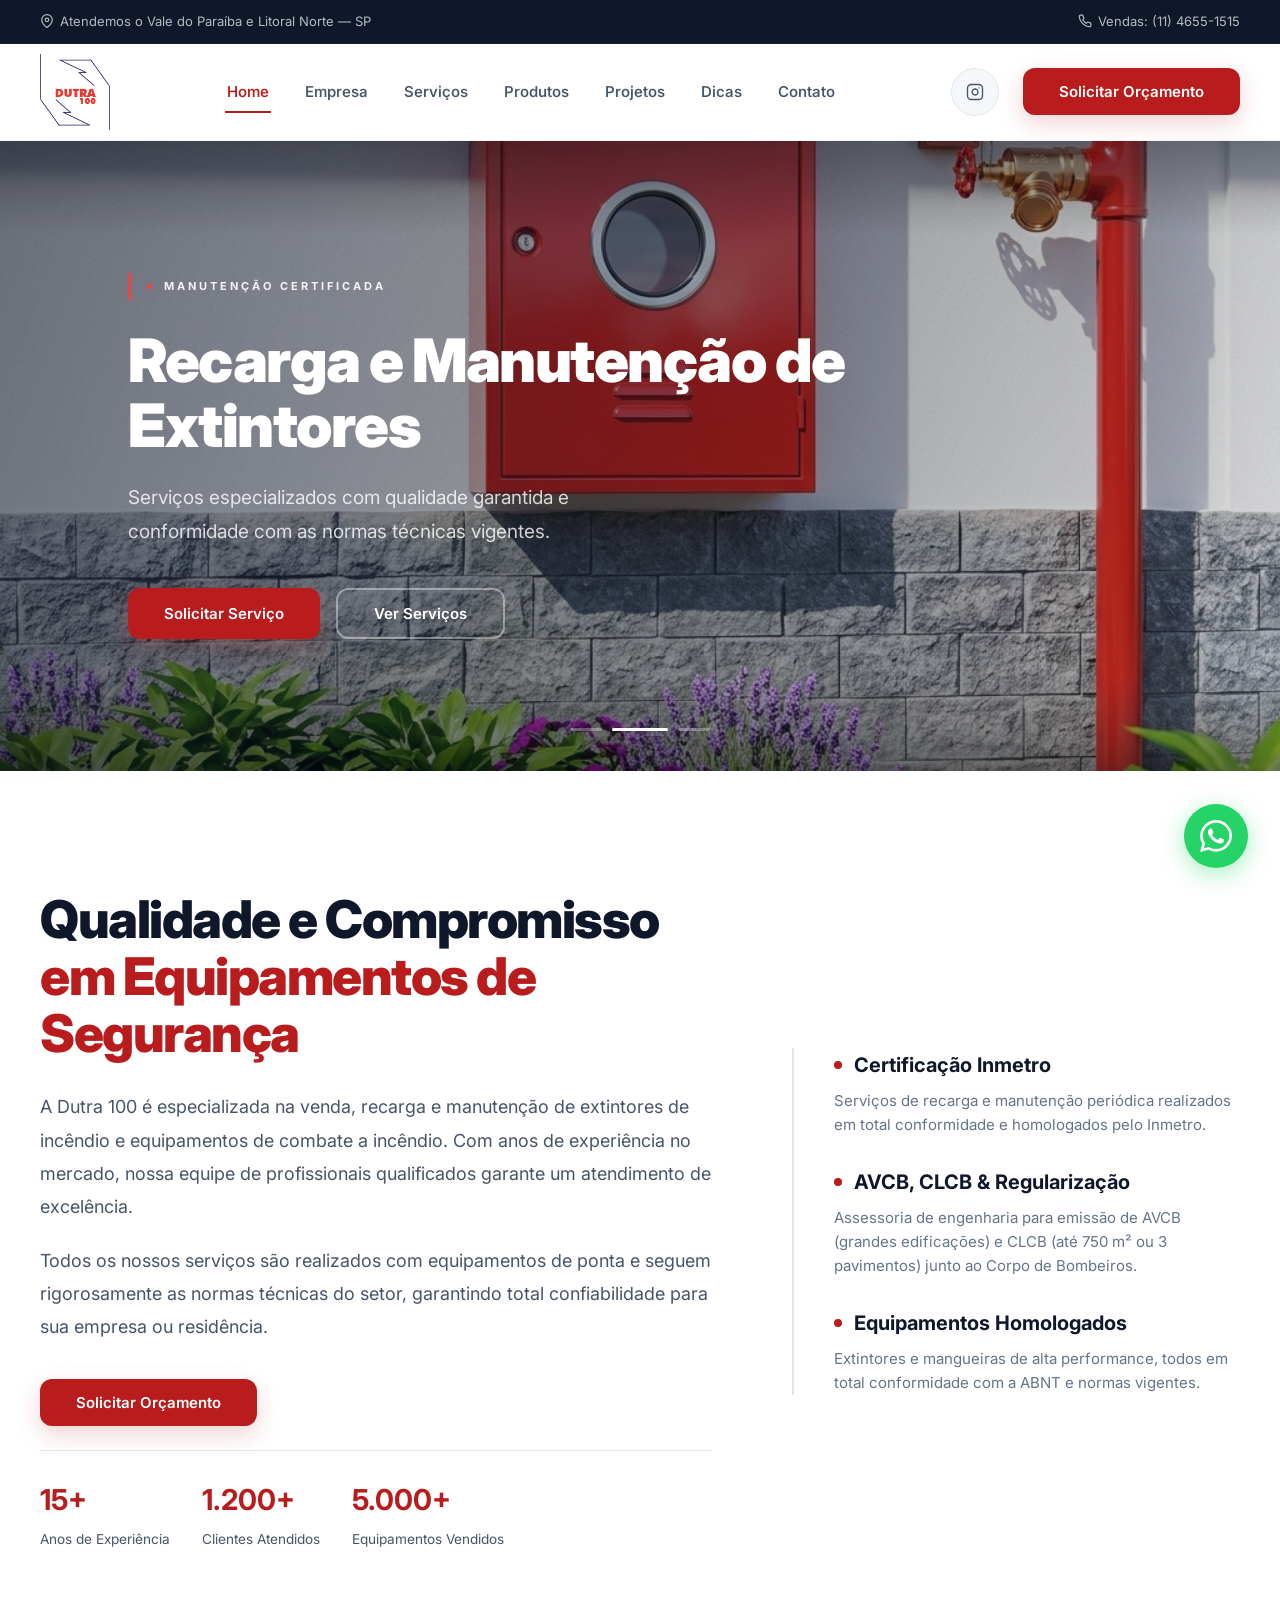
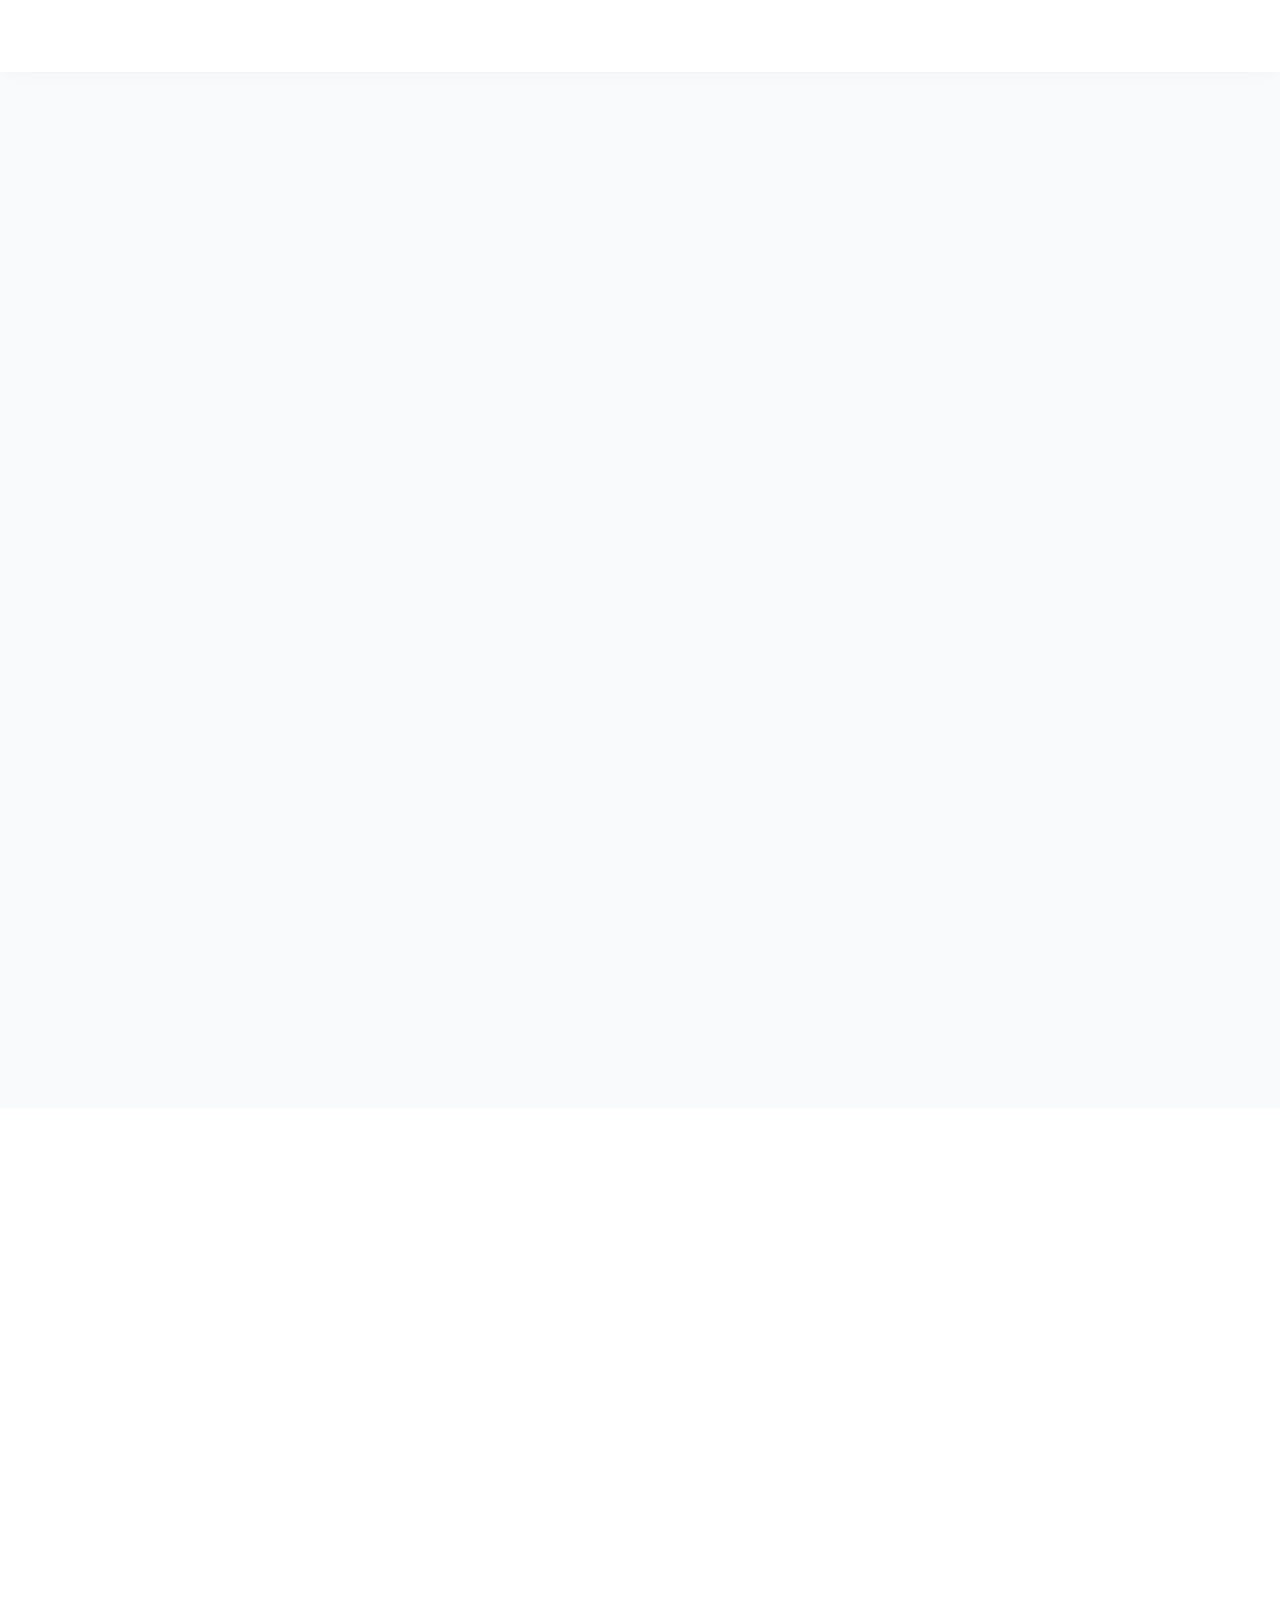
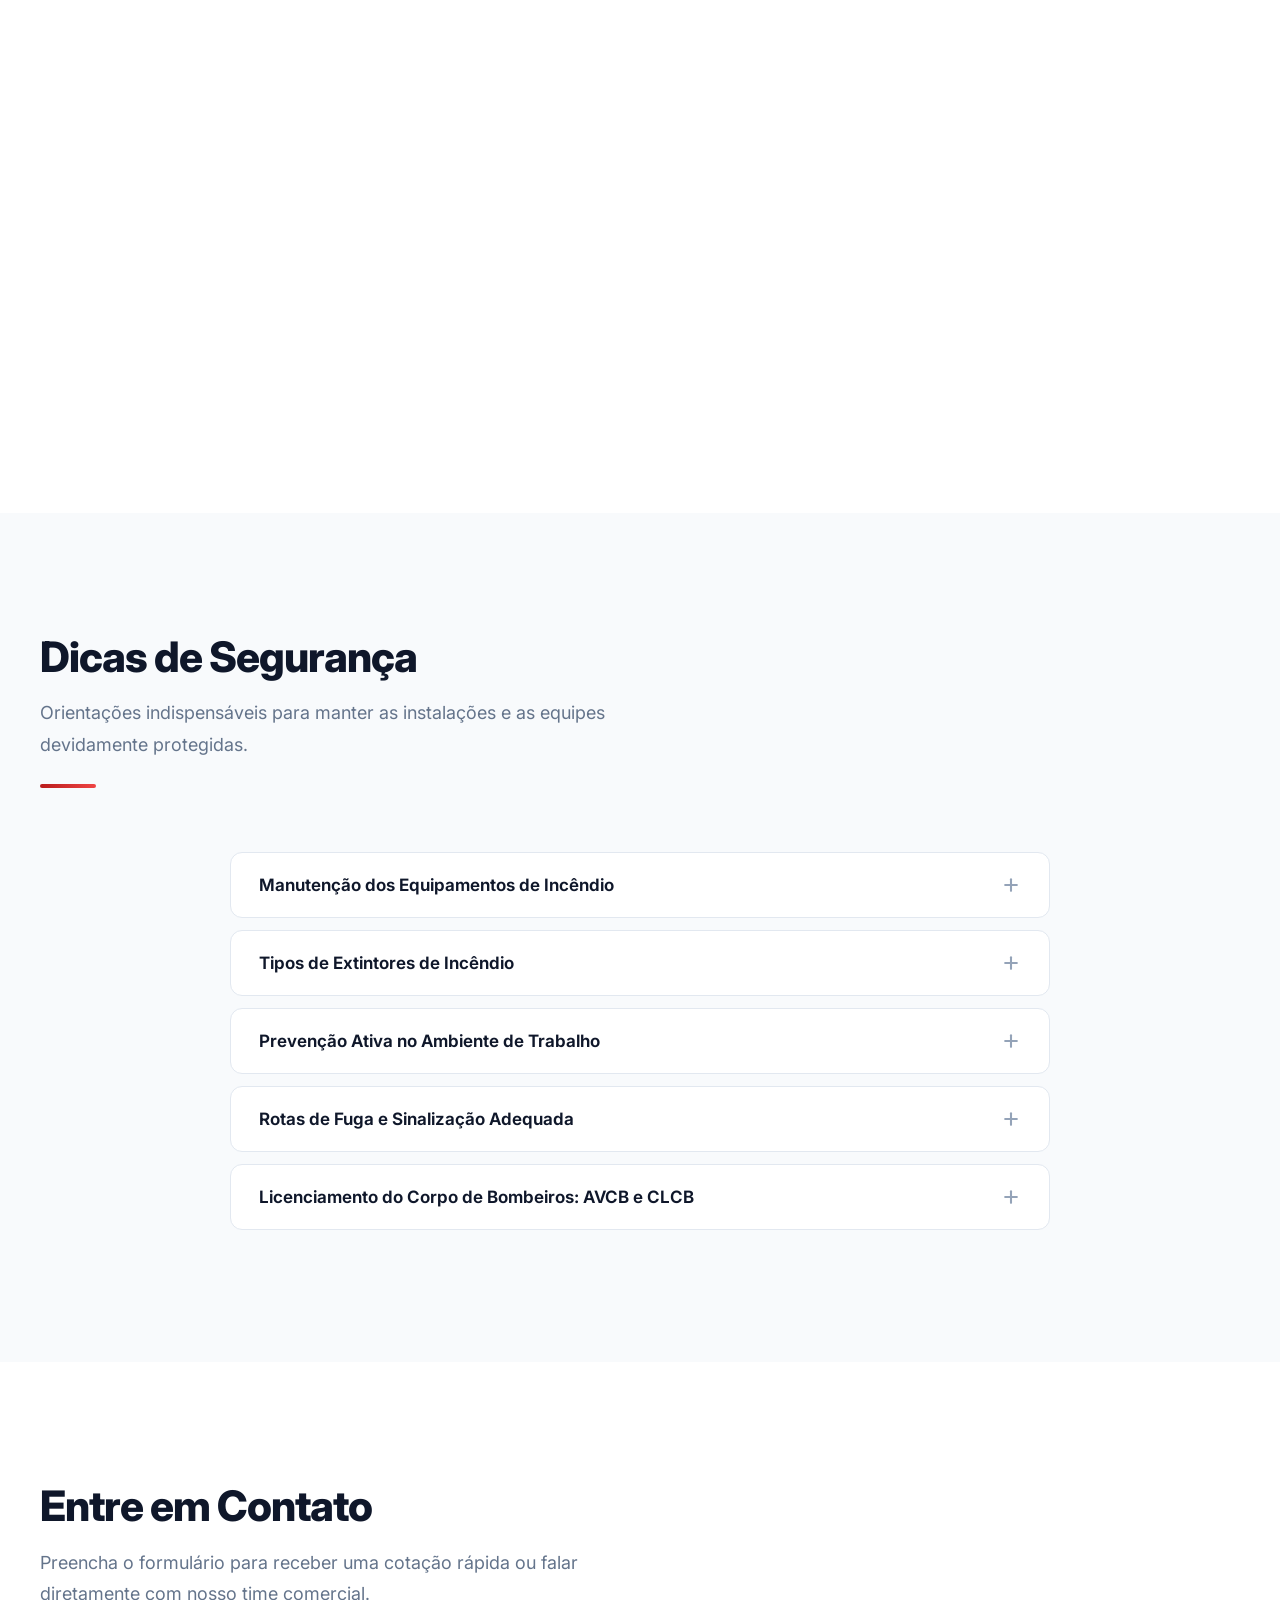
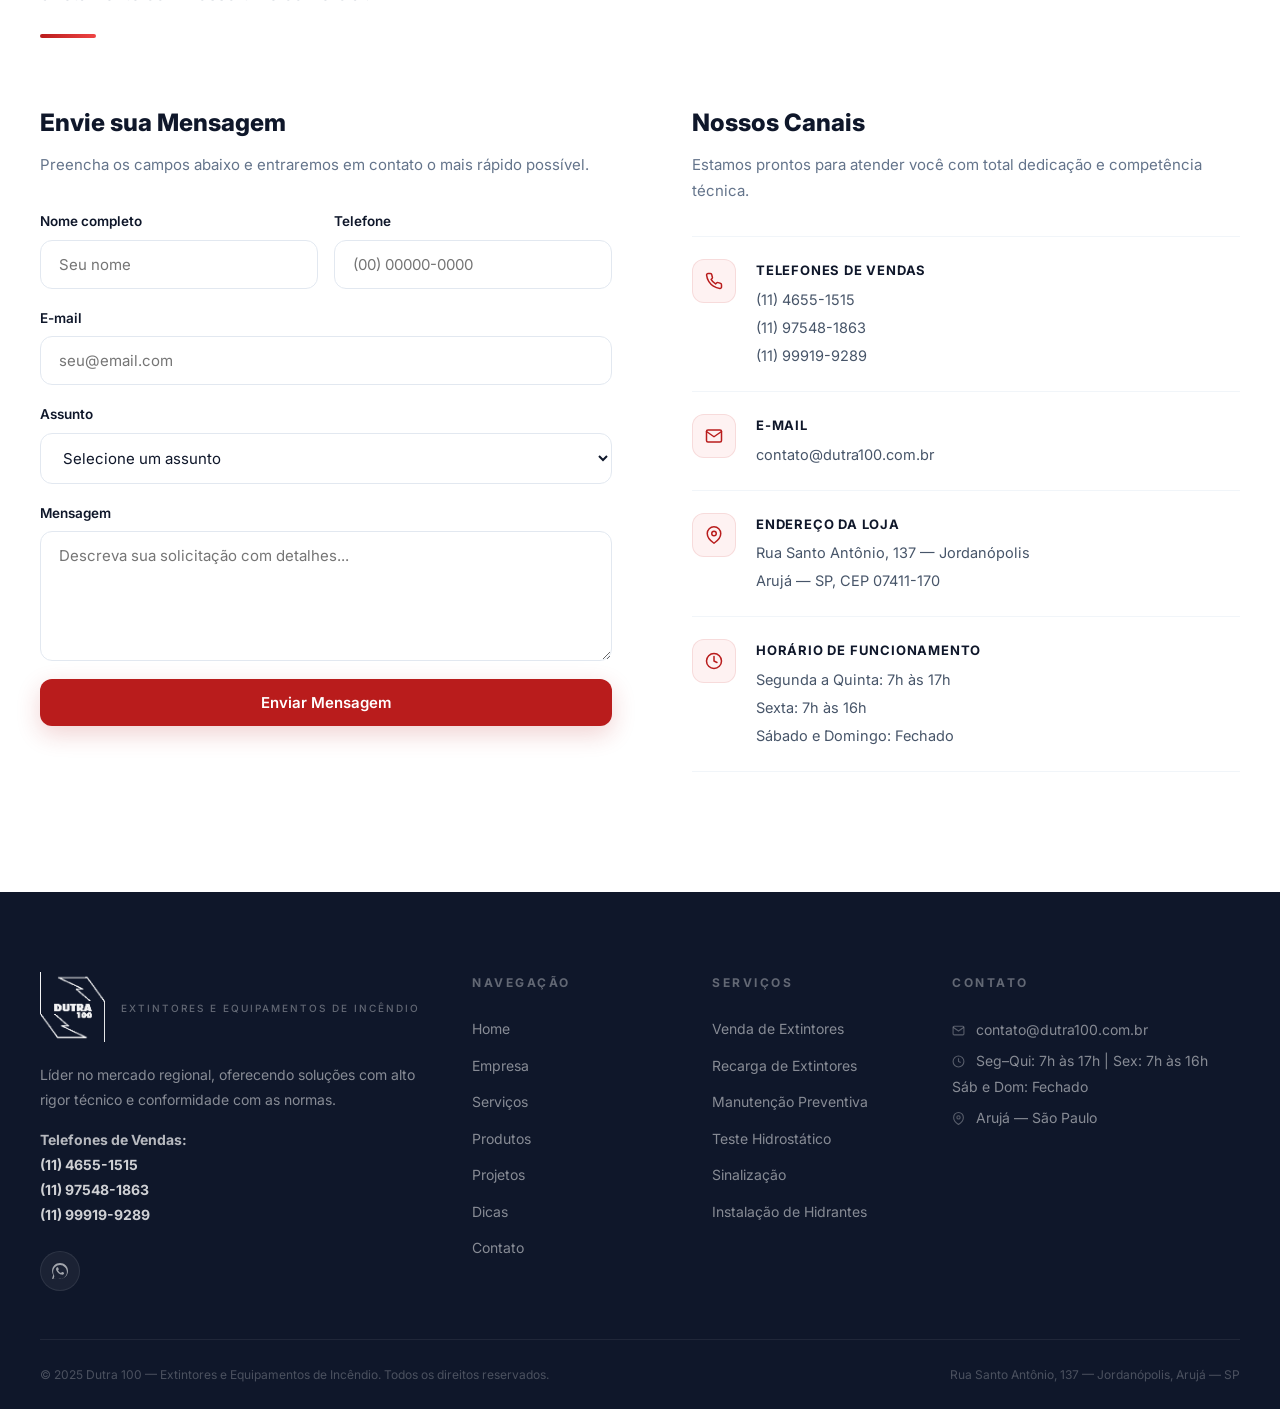
==== index.html @ 695ae431 "feat: add CNAME for custom domain dutra100.com.br, sitemap.xml, robots.txt, and canonical tags" ====
<!DOCTYPE html>
<html lang="pt-BR">
<head>
  <meta charset="UTF-8">
  <meta name="viewport" content="width=device-width, initial-scale=1.0">
  <meta name="description" content="Referência em Extintores e equipamentos de combate a incêndio para seu comércio, empresa ou residência. Venda, recarga e manutenção de extintores no Vale do Paraíba e Litoral Norte.">
  <meta name="keywords" content="Extintores, Combate a Incêndio, Segurança, Dutra 100, Equipamentos de Segurança, Recarga de Extintores, Manutenção, Vale do Paraíba">
  <meta name="author" content="Dutra 100">
  <meta property="og:title" content="Dutra 100 — Extintores e Equipamentos de Incêndio">
  <meta property="og:description" content="Referência em segurança contra incêndio e proteção individual no Vale do Paraíba.">
  <meta property="og:type" content="website">
  <meta property="og:url" content="https://dutra100.com.br/">
  <link rel="canonical" href="https://dutra100.com.br/">
  <title>Dutra 100 — Extintores e Equipamentos de Incêndio | Segurança para sua Empresa</title>

  <!-- Favicon -->
  <link rel="icon" type="image/png" sizes="32x32" href="images/favicon-32.png">
  <link rel="shortcut icon" type="image/x-icon" href="images/favicon-32.png">
  <link rel="apple-touch-icon" href="images/favicon-32.png">

  <!-- Stylesheet -->
  <link rel="stylesheet" href="css/style.css?v=2.1">
</head>
<body>

  <!-- ============================================
       TOP BAR
       ============================================ -->
  <div class="top-bar">
    <div class="container">
      <div class="top-bar-left">
        <span style="display:inline-flex;align-items:center;gap:6px">
          <svg xmlns="http://www.w3.org/2000/svg" viewBox="0 0 24 24" fill="none" stroke="currentColor" stroke-width="2" stroke-linecap="round" stroke-linejoin="round"><path d="M21 10c0 7-9 13-9 13s-9-6-9-13a9 9 0 0 1 18 0z"/><circle cx="12" cy="10" r="3"/></svg>
          Atendemos o Vale do Paraíba e Litoral Norte — SP
        </span>
      </div>
      <div class="top-bar-right">
        <a href="tel:1146551515">
          <svg xmlns="http://www.w3.org/2000/svg" viewBox="0 0 24 24" fill="none" stroke="currentColor" stroke-width="2" stroke-linecap="round" stroke-linejoin="round"><path d="M22 16.92v3a2 2 0 0 1-2.18 2 19.79 19.79 0 0 1-8.63-3.07 19.5 19.5 0 0 1-6-6 19.79 19.79 0 0 1-3.07-8.67A2 2 0 0 1 4.11 2h3a2 2 0 0 1 2 1.72c.127.96.361 1.903.7 2.81a2 2 0 0 1-.45 2.11L8.09 9.91a16 16 0 0 0 6 6l1.27-1.27a2 2 0 0 1 2.11-.45c.907.339 1.85.573 2.81.7A2 2 0 0 1 22 16.92z"/></svg>
          Vendas: (11) 4655-1515
        </a>
      </div>
    </div>
  </div>

  <!-- ============================================
       HEADER
       ============================================ -->
  <header class="header" id="header">
    <div class="container">
      <a href="#home" class="logo" aria-label="Dutra 100 - Ir ao início">
        <img src="images/logo_dutra100.png" alt="Dutra 100 Logo" style="height: 76px; width: auto; object-fit: contain;">
      </a>

      <nav class="nav-menu" id="navMenu" role="navigation" aria-label="Menu principal">
        <a href="#home">Home</a>
        <a href="#empresa">Empresa</a>
        <a href="#servicos">Serviços</a>
        <a href="#produtos">Produtos</a>
        <a href="#projetos">Projetos</a>
        <a href="#dicas">Dicas</a>
        <a href="#contato">Contato</a>
      </nav>

      <div class="header-actions">
        <div class="header-social" aria-label="Instagram Dutra 100">
          <a href="https://www.instagram.com/dutra100_extintores/" target="_blank" rel="noopener" class="header-social-link" aria-label="Instagram Dutra 100">
            <svg xmlns="http://www.w3.org/2000/svg" viewBox="0 0 24 24" fill="none" stroke="currentColor" stroke-width="1.8" stroke-linecap="round" stroke-linejoin="round"><rect x="2" y="2" width="20" height="20" rx="5" ry="5"/><path d="M16 11.37A4 4 0 1 1 12.63 8 4 4 0 0 1 16 11.37z"/><line x1="17.5" y1="6.5" x2="17.51" y2="6.5"/></svg>
          </a>
        </div>
        <a href="#contato" class="btn btn-primary header-cta" id="header-cta-btn">Solicitar Orçamento</a>
      </div>

      <button class="mobile-toggle" aria-label="Abrir menu" aria-expanded="false" aria-controls="navMenu">
        <span></span><span></span><span></span>
      </button>
    </div>
  </header>

  <div class="mobile-overlay" role="presentation"></div>

  <!-- ============================================
       HERO CAROUSEL
       ============================================ -->
  <section id="home" class="hero" aria-label="Destaque principal">
    <!-- Progress bar -->
    <div class="hero-progress" aria-hidden="true"></div>

    <!-- Slide 1 -->
    <div class="hero-slide active" role="group" aria-label="Slide 1 de 3">
      <img src="images/projeto-2.jpg" alt="Instalações de segurança corporativa — Dutra 100" loading="eager">
      <div class="hero-overlay" aria-hidden="true"></div>
      <div class="hero-content">
        <div class="hero-tag">
          <span class="hero-tag-dot"></span>
          Especialistas em Segurança
        </div>
        <h1>Sua Segurança é Nossa Prioridade</h1>
        <p>Referência em extintores e equipamentos de segurança contra incêndio para seu comércio, empresa ou residência.</p>
        <div class="hero-buttons">
          <a href="#contato" class="btn btn-primary" id="hero-cta-1">Solicitar Orçamento</a>
          <a href="#servicos" class="btn btn-outline" id="hero-srv-1">Nossos Serviços</a>
        </div>
      </div>
    </div>



    <!-- Slide 2 -->
    <div class="hero-slide" role="group" aria-label="Slide 2 de 3">
      <img src="images/projeto-1.jpg" alt="Manutenção e caixas de hidrante — Dutra 100" loading="lazy">
      <div class="hero-overlay" aria-hidden="true"></div>
      <div class="hero-content">
        <div class="hero-tag">
          <span class="hero-tag-dot"></span>
          Manutenção Certificada
        </div>
        <h1>Recarga e Manutenção de Extintores</h1>
        <p>Serviços especializados com qualidade garantida e conformidade com as normas técnicas vigentes.</p>
        <div class="hero-buttons">
          <a href="#contato" class="btn btn-primary" id="hero-cta-3">Solicitar Serviço</a>
          <a href="#servicos" class="btn btn-outline" id="hero-srv-3">Ver Serviços</a>
        </div>
      </div>
    </div>

    <!-- Slide 3 -->
    <div class="hero-slide" role="group" aria-label="Slide 3 de 3">
      <img src="images/projeto-3.jpg" alt="Licenciamento de AVCB e CLCB — Dutra 100" loading="lazy">
      <div class="hero-overlay" aria-hidden="true"></div>
      <div class="hero-content">
        <div class="hero-tag">
          <span class="hero-tag-dot"></span>
          Regularização & Licenças
        </div>
        <h1>Regularização de AVCB e CLCB</h1>
        <p>Assessoria para licenças junto ao Corpo de Bombeiros. Emitimos CLCB para menor risco e tamanho (até 750 m² ou 3 pavimentos) e AVCB para edificações de maior porte.</p>
        <div class="hero-buttons">
          <a href="#contato" class="btn btn-primary" id="hero-cta-4">Regularizar Empresa</a>
          <a href="#servicos" class="btn btn-outline" id="hero-srv-4">Ver Nossos Serviços</a>
        </div>
      </div>
    </div>

    <!-- Arrows -->
    <button class="hero-arrow hero-arrow-left" aria-label="Slide anterior">
      <svg xmlns="http://www.w3.org/2000/svg" viewBox="0 0 24 24" fill="none" stroke="currentColor" stroke-width="2" stroke-linecap="round" stroke-linejoin="round"><polyline points="15 18 9 12 15 6"/></svg>
    </button>
    <button class="hero-arrow hero-arrow-right" aria-label="Próximo slide">
      <svg xmlns="http://www.w3.org/2000/svg" viewBox="0 0 24 24" fill="none" stroke="currentColor" stroke-width="2" stroke-linecap="round" stroke-linejoin="round"><polyline points="9 18 15 12 9 6"/></svg>
    </button>

    <!-- Indicators -->
    <div class="hero-indicators" role="tablist" aria-label="Slides">
      <button class="hero-indicator active" role="tab" aria-selected="true" aria-label="Slide 1"></button>
      <button class="hero-indicator" role="tab" aria-selected="false" aria-label="Slide 2"></button>
      <button class="hero-indicator" role="tab" aria-selected="false" aria-label="Slide 3"></button>
    </div>
  </section>

  <!-- ============================================
       ABOUT / EMPRESA
       ============================================ -->
  <section id="empresa" class="about section" aria-labelledby="about-title">
    <div class="ambient-glow red-glow" style="top: 10%; left: -150px;"></div>
    <div class="container">
      <div class="about-inner">
        <!-- Text block (Highly Prominent Headline) -->
        <div class="about-text reveal-left">
          <h2 id="about-title">Qualidade e Compromisso <span>em Equipamentos de Segurança</span></h2>
          <p>A Dutra 100 é especializada na venda, recarga e manutenção de extintores de incêndio e equipamentos de combate a incêndio. Com anos de experiência no mercado, nossa equipe de profissionais qualificados garante um atendimento de excelência.</p>
          <p>Todos os nossos serviços são realizados com equipamentos de ponta e seguem rigorosamente as normas técnicas do setor, garantindo total confiabilidade para sua empresa ou residência.</p>
          <div class="about-cta" style="margin-bottom: 24px;">
            <a href="#contato" class="btn btn-primary" id="about-cta-btn">Solicitar Orçamento</a>
          </div>
          <div class="about-stats-mini" style="display: flex; gap: 32px; border-top: 1px solid var(--gray-200); padding-top: 24px; margin-top: 24px; flex-wrap: wrap;">
            <div>
              <div style="font-size: 1.8rem; font-weight: 700; color: var(--red);">15+</div>
              <div style="font-size: 0.85rem; color: var(--gray-600); margin-top: 2px;">Anos de Experiência</div>
            </div>
            <div>
              <div style="font-size: 1.8rem; font-weight: 700; color: var(--red);">1.200+</div>
              <div style="font-size: 0.85rem; color: var(--gray-600); margin-top: 2px;">Clientes Atendidos</div>
            </div>
            <div>
              <div style="font-size: 1.8rem; font-weight: 700; color: var(--red);">5.000+</div>
              <div style="font-size: 0.85rem; color: var(--gray-600); margin-top: 2px;">Equipamentos Vendidos</div>
            </div>
          </div>
        </div>

        <!-- Clean, minimalist listing (NO IA cards) -->
        <div class="about-benefits reveal-right">
          <div class="benefit-item">
            <h4>Certificação Inmetro</h4>
            <p>Serviços de recarga e manutenção periódica realizados em total conformidade e homologados pelo Inmetro.</p>
          </div>
          <div class="benefit-item">
            <h4>AVCB, CLCB & Regularização</h4>
            <p>Assessoria de engenharia para emissão de AVCB (grandes edificações) e CLCB (até 750 m² ou 3 pavimentos) junto ao Corpo de Bombeiros.</p>
          </div>
          <div class="benefit-item">
            <h4>Equipamentos Homologados</h4>
            <p>Extintores e mangueiras de alta performance, todos em total conformidade com a ABNT e normas vigentes.</p>
          </div>
        </div>
      </div>
    </div>
  </section>

  <!-- ============================================
       SERVICES — Asymmetric sticky left layout
       ============================================ -->
  <section id="servicos" class="services section" aria-labelledby="svc-title">
    <div class="ambient-glow blue-glow" style="top: 20%; right: -150px;"></div>
    <div class="container">
      <div class="services-split">
        
        <!-- Left Side Sticky Header -->
        <div class="services-left-sticky reveal-left">
          <h2 id="svc-title">Nossos <span>Serviços</span></h2>
          <p>Soluções completas e personalizadas em segurança contra incêndio e proteção individual para a sua empresa.</p>
          <div class="divider"></div>
        </div>

        <!-- Right Side Services List (Clean, Custom, Non-Card layout) -->
        <div class="services-list stagger">
          <div class="services-subsection-title">Serviços em Destaque</div>

          <!-- Item 1 (Featured) -->
          <div class="svc-item svc-featured">
            <div class="svc-item-num">★</div>
            <div class="svc-item-content">
              <h3>Recarga e Manutenção de Extintores</h3>
              <p>Serviço certificado pelo Inmetro com frota própria para retirada e entrega, garantindo a recarga correta e segura dos cilindros.</p>
            </div>
            <a href="#contato" class="svc-item-arrow" aria-label="Solicitar Recarga de Extintores">
              <svg xmlns="http://www.w3.org/2000/svg" viewBox="0 0 24 24" fill="none" stroke="currentColor" stroke-width="2" stroke-linecap="round" stroke-linejoin="round"><line x1="5" y1="12" x2="19" y2="12"/><polyline points="12 5 19 12 12 19"/></svg>
            </a>
          </div>

          <!-- Item 2 (Featured) -->
          <div class="svc-item svc-featured">
            <div class="svc-item-num">★</div>
            <div class="svc-item-content">
              <h3>Projetos de AVCB, CLCB e Regularização</h3>
              <p>Assessoria completa e projetos técnicos para regularizar sua edificação: CLCB para menor porte (até 750 m² ou 3 pavimentos) e AVCB para edificações maiores.</p>
            </div>
            <a href="#contato" class="svc-item-arrow" aria-label="Solicitar Projetos de AVCB">
              <svg xmlns="http://www.w3.org/2000/svg" viewBox="0 0 24 24" fill="none" stroke="currentColor" stroke-width="2" stroke-linecap="round" stroke-linejoin="round"><line x1="5" y1="12" x2="19" y2="12"/><polyline points="12 5 19 12 12 19"/></svg>
            </a>
          </div>

          <div class="services-subsection-title" style="margin-top: 40px;">Outros Serviços</div>

          <div class="other-services-grid">
            <div class="other-svc-box">
              <h4>Venda de Extintores</h4>
              <p>Fornecimento de equipamentos novos (Água, Pó e CO₂) de alta qualidade.</p>
            </div>
            <div class="other-svc-box">
              <h4>Teste Hidrostático</h4>
              <p>Testes regulamentados de pressão para atestar a segurança mecânica dos cilindros.</p>
            </div>
            <div class="other-svc-box">
              <h4>Sinalização de Emergência</h4>
              <p>Implantação de placas fotoluminescentes e rotas de fuga conforme NBR 13434.</p>
            </div>
            <div class="other-svc-box">
              <h4>Instalação de Hidrantes</h4>
              <p>Montagem, tubulação e manutenção de abrigos e sistemas de hidrantes.</p>
            </div>
          </div>
        </div>

      </div>
    </div>
  </section>

  <!-- ============================================
       PRODUCTS CAROUSEL — Infinite Loop Marquee
       ============================================ -->
  <section id="produtos" class="products section" aria-labelledby="prod-title">
    <div class="ambient-glow red-glow" style="bottom: 10%; left: -100px;"></div>
    <div class="container">
      <div class="section-header reveal">
        <h2 id="prod-title">Nossos Produtos</h2>
        <p>Equipamentos de segurança e combate a incêndio de alta performance e durabilidade.</p>
        <div class="divider"></div>
      </div>

      <div class="products-grid stagger">
        <!-- Produto 1 (Style Odd) -->
        <article class="prod-card style-odd">
          <div class="prod-img">
            <img src="fotos/extintores.jpg" alt="Extintores de Incêndio" loading="lazy">
          </div>
          <div class="prod-card-body">
            <div class="prod-chip">Combate</div>
            <h3>Extintores de Incêndio</h3>
            <p>Equipamentos novos de Água, Pó e CO₂ com homologação e selo ativo do Inmetro.</p>
            <a href="#contato" class="prod-link" id="prod-link-1">
              Solicitar cotação
              <svg xmlns="http://www.w3.org/2000/svg" viewBox="0 0 24 24" fill="none" stroke="currentColor" stroke-width="2"><polyline points="9 18 15 12 9 6"/></svg>
            </a>
          </div>
        </article>

        <!-- Produto 2 (Style Even) -->
        <article class="prod-card style-even">
          <div class="prod-img">
            <img src="fotos/conectores 2.jpg" alt="Mangueiras de Incêndio" loading="lazy">
          </div>
          <div class="prod-card-body">
            <div class="prod-chip">Acessórios</div>
            <h3>Mangueiras de Incêndio</h3>
            <p>Mangueiras prediais e industriais certificadas em total conformidade com a ABNT NBR 11861.</p>
            <a href="#contato" class="prod-link" id="prod-link-2">
              Solicitar cotação
              <svg xmlns="http://www.w3.org/2000/svg" viewBox="0 0 24 24" fill="none" stroke="currentColor" stroke-width="2"><polyline points="9 18 15 12 9 6"/></svg>
            </a>
          </div>
        </article>

        <!-- Produto 3 (Style Odd) -->
        <article class="prod-card style-odd">
          <div class="prod-img">
            <img src="fotos/sinalizacao.jpg" alt="Placas de Sinalização" loading="lazy">
          </div>
          <div class="prod-card-body">
            <div class="prod-chip">Sinalização</div>
            <h3>Placas de Sinalização</h3>
            <p>Placas fotoluminescentes e rotas de fuga regulamentadas de acordo com as normas NBR 13434.</p>
            <a href="#contato" class="prod-link" id="prod-link-3">
              Solicitar cotação
              <svg xmlns="http://www.w3.org/2000/svg" viewBox="0 0 24 24" fill="none" stroke="currentColor" stroke-width="2"><polyline points="9 18 15 12 9 6"/></svg>
            </a>
          </div>
        </article>

        <!-- Produto 4 (Style Even) -->
        <article class="prod-card style-even">
          <div class="prod-img">
            <img src="fotos/A001_06231651_C150_foto_3.jpg" alt="Alarmes de Incêndio" loading="lazy">
          </div>
          <div class="prod-card-body">
            <div class="prod-chip">Sistemas</div>
            <h3>Sistemas de Alarme</h3>
            <p>Central de alarme, botoeiras, sirenes e detectores de fumaça homologados e interligados.</p>
            <a href="#contato" class="prod-link" id="prod-link-4">
              Solicitar cotação
              <svg xmlns="http://www.w3.org/2000/svg" viewBox="0 0 24 24" fill="none" stroke="currentColor" stroke-width="2"><polyline points="9 18 15 12 9 6"/></svg>
            </a>
          </div>
        </article>
      </div>
    </div>
  </section>


  <!-- ============================================
       NOSSOS PROJETOS
       ============================================ -->
  <section id="projetos" class="projects section" aria-labelledby="proj-title">
    <div class="ambient-glow blue-glow" style="top: 15%; right: -150px;"></div>
    <div class="container">
      <div class="section-header reveal">
        <h2 id="proj-title">Nossos Principais Projetos</h2>
        <p>Conheça alguns dos projetos de combate a incêndio desenvolvidos e instalados pela Dutra 100.</p>
        <div class="divider"></div>
      </div>

      <div class="projects-grid reveal">
        <!-- Projeto 1 -->
        <div class="project-card">
          <div class="project-img">
            <img src="images/projeto-1.jpg" alt="Caixa metálica com mangueira para embutir e Hidrante" loading="lazy">
          </div>
          <div class="project-info">
            <h3>Caixa Metálica e Hidrante</h3>
            <p>Instalação de caixa metálica externa com mangueira de embutir e conexões hidráulicas de hidrante.</p>
          </div>
        </div>

        <!-- Projeto 2 -->
        <div class="project-card">
          <div class="project-img">
            <img src="images/projeto-2.jpg" alt="Projeto de prevenção contra incêndio para empresas" loading="lazy">
          </div>
          <div class="project-info">
            <h3>Projeto de Prevenção</h3>
            <p>Sistema de prevenção contra incêndio completo para empresas, com sinalização e extintores.</p>
          </div>
        </div>

        <!-- Projeto 3 -->
        <div class="project-card">
          <div class="project-img">
            <img src="images/projeto-3.jpg" alt="Prevenção contra incêndio" loading="lazy">
          </div>
          <div class="project-info">
            <h3>Prevenção contra Incêndio</h3>
            <p>Instalação de tampas de acesso a hidrante subterrâneo e sistema de encanamento de prevenção.</p>
          </div>
        </div>

        <!-- Projeto 4 -->
        <div class="project-card">
          <div class="project-img">
            <img src="images/projeto-4.jpg" alt="Caixa Metálica e Hidrante" loading="lazy">
          </div>
          <div class="project-info">
            <h3>Caixa Metálica e Hidrante</h3>
            <p>Sinalização tátil de parede, extintores de CO2/Água e abrigo metálico para hidrante interno.</p>
          </div>
        </div>
      </div>
    </div>
  </section>

  <!-- ============================================
       GOOGLE MAPS — Pointing EXACTLY to the Arujá store location
       ============================================ -->
  <section class="map-section" aria-labelledby="map-title">
    <div class="container">
      <div class="section-header reveal">
        <h2 id="map-title">Nossa Localização</h2>
        <p>Venha nos visitar ou solicite uma entrega/coleta técnica diretamente no seu endereço.</p>
      </div>
    </div>
    <div class="map-wrapper reveal">
      <!-- Pointing precisely to Rua Santo Antônio, 137 - Jordanópolis, Arujá - SP -->
      <iframe
        src="https://www.google.com/maps/embed?pb=!1m18!1m12!1m3!1d3661.3486333919013!2d-46.33157142467362!3d-23.41175647890539!2m3!1f0!2f0!3f0!3m2!1i1024!2i768!4f13.1!3m3!1m2!1s0x94ce7dc0a701fd7f%3A0xe54e6fa189c4d293!2sR.%20Santo%20Ant%C3%B4nio%2C%20137%20-%20Jordan%C3%B3polis%2C%20Aruj%C3%A1%20-%20SP%2C%2007411-170!5e0!3m2!1spt-BR!2sbr!4v1715820000000!5m2!1spt-BR!2sbr"
        width="600"
        height="460"
        style="border:0;"
        allowfullscreen=""
        loading="lazy"
        referrerpolicy="no-referrer-when-downgrade"
        title="Localização física da Dutra 100 em Arujá, São Paulo">
      </iframe>
    </div>
  </section>

  <!-- ============================================
       FAQ / DICAS DE SEGURANÇA
       ============================================ -->
  <section id="dicas" class="faq section" aria-labelledby="faq-title">
    <div class="container">
      <div class="section-header reveal">
        <h2 id="faq-title">Dicas de Segurança</h2>
        <p>Orientações indispensáveis para manter as instalações e as equipes devidamente protegidas.</p>
        <div class="divider"></div>
      </div>

      <div class="faq-grid">
        <div class="faq-item reveal" id="faq-1">
          <button class="faq-q" aria-expanded="false" aria-controls="faq-body-1">
            Manutenção dos Equipamentos de Incêndio
            <svg class="faq-icon" xmlns="http://www.w3.org/2000/svg" viewBox="0 0 24 24" fill="none" stroke="currentColor" stroke-width="2.5" stroke-linecap="round" stroke-linejoin="round" aria-hidden="true"><line x1="12" y1="5" x2="12" y2="19"/><line x1="5" y1="12" x2="19" y2="12"/></svg>
          </button>
          <div class="faq-body" id="faq-body-1" role="region" aria-labelledby="faq-1">
            <div class="faq-body-inner">
              <p>Os extintores de incêndio e mangueiras exigem verificações constantes. Verifique sempre o manômetro (indicador de pressão): ele deve estar na faixa verde. Certifique-se também de que o lacre físico de segurança não esteja rompido.</p>
              <p>Realize as recargas e testes hidrostáticos nos prazos previstos nas normas técnicas vigentes e evite expor o cilindro a batidas ou condições climáticas agressivas sem a devida proteção.</p>
            </div>
          </div>
        </div>

        <div class="faq-item reveal d1" id="faq-2">
          <button class="faq-q" aria-expanded="false" aria-controls="faq-body-2">
            Tipos de Extintores de Incêndio
            <svg class="faq-icon" xmlns="http://www.w3.org/2000/svg" viewBox="0 0 24 24" fill="none" stroke="currentColor" stroke-width="2.5" stroke-linecap="round" stroke-linejoin="round" aria-hidden="true"><line x1="12" y1="5" x2="12" y2="19"/><line x1="5" y1="12" x2="19" y2="12"/></svg>
          </button>
          <div class="faq-body" id="faq-body-2" role="region" aria-labelledby="faq-2">
            <div class="faq-body-inner">
              <p>Cada tipo de foco exige uma classe específica:</p>
              <p style="margin-top: 8px;"><strong>Classe A (Sólidos):</strong> Madeira, papel, tecido. O agente ideal é a água pressurizada.</p>
              <p style="margin-top: 4px;"><strong>Classe B (Líquidos/Gases):</strong> Gasolina, álcool, gás de cozinha. Use pó químico seco (PQS) ou CO₂.</p>
              <p style="margin-top: 4px;"><strong>Classe C (Elétricos):</strong> Equipamentos energizados. Utilize CO₂ ou PQS para não conduzir eletricidade.</p>
            </div>
          </div>
        </div>

        <div class="faq-item reveal d2" id="faq-3">
          <button class="faq-q" aria-expanded="false" aria-controls="faq-body-3">
            Prevenção Ativa no Ambiente de Trabalho
            <svg class="faq-icon" xmlns="http://www.w3.org/2000/svg" viewBox="0 0 24 24" fill="none" stroke="currentColor" stroke-width="2.5" stroke-linecap="round" stroke-linejoin="round" aria-hidden="true"><line x1="12" y1="5" x2="12" y2="19"/><line x1="5" y1="12" x2="19" y2="12"/></svg>
          </button>
          <div class="faq-body" id="faq-body-3" role="region" aria-labelledby="faq-3">
            <div class="faq-body-inner">
              <p>Nunca sobrecarregue tomadas elétricas utilizando diversos adaptadores em cascata. O superaquecimento das fiações é um dos principais desencadeadores de curtos-circuitos.</p>
              <p>Garanta que todos os colaboradores conheçam os pontos de fixação dos extintores e saibam operar os gatilhos básicos em uma situação emergencial.</p>
            </div>
          </div>
        </div>

        <div class="faq-item reveal d3" id="faq-4">
          <button class="faq-q" aria-expanded="false" aria-controls="faq-body-4">
            Rotas de Fuga e Sinalização Adequada
            <svg class="faq-icon" xmlns="http://www.w3.org/2000/svg" viewBox="0 0 24 24" fill="none" stroke="currentColor" stroke-width="2.5" stroke-linecap="round" stroke-linejoin="round" aria-hidden="true"><line x1="12" y1="5" x2="12" y2="19"/><line x1="5" y1="12" x2="19" y2="12"/></svg>
          </button>
          <div class="faq-body" id="faq-body-4" role="region" aria-labelledby="faq-4">
            <div class="faq-body-inner">
              <p>As rotas de fuga devem ser caminhos contínuos e completamente desimpedidos de caixas, móveis ou materiais de estoque, permitindo a saída rápida de todas as pessoas do prédio.</p>
              <p>A sinalização de emergência deve possuir propriedades fotoluminescentes regulamentadas para garantir que o trajeto seja identificado mesmo em caso de escuridão total decorrente de falta de energia elétrica.</p>
            </div>
          </div>
        </div>

        <div class="faq-item reveal d4" id="faq-5">
          <button class="faq-q" aria-expanded="false" aria-controls="faq-body-5">
            Licenciamento do Corpo de Bombeiros: AVCB e CLCB
            <svg class="faq-icon" xmlns="http://www.w3.org/2000/svg" viewBox="0 0 24 24" fill="none" stroke="currentColor" stroke-width="2.5" stroke-linecap="round" stroke-linejoin="round" aria-hidden="true"><line x1="12" y1="5" x2="12" y2="19"/><line x1="5" y1="12" x2="19" y2="12"/></svg>
          </button>
          <div class="faq-body" id="faq-body-5" role="region" aria-labelledby="faq-5">
            <div class="faq-body-inner">
              <p>A regularização de edificações e comércios junto ao Corpo de Bombeiros é realizada por meio de licenças específicas, variando conforme o porte e o risco:</p>
              <p style="margin-top: 8px;"><strong>CLCB (Certificado de Licença do Corpo de Bombeiros):</strong> Emitido para edificações de menor porte e baixo risco, com área construída de até 750 m² ou até 3 pavimentos. O trâmite é simplificado e rápido.</p>
              <p style="margin-top: 4px;"><strong>AVCB (Auto de Vistoria do Corpo de Bombeiros):</strong> Obrigatório para edificações de maior porte e complexidade (acima de 750 m² ou mais de 3 pavimentos). Exige vistoria física e detalhada dos bombeiros.</p>
              <p style="margin-top: 4px;">Nossa equipe realiza toda a assessoria de engenharia, laudos técnicos, vistoria prévia e acompanhamento completo do início ao fim.</p>
            </div>
          </div>
        </div>
      </div>
    </div>
  </section>

  <!-- ============================================
       CONTACT / CONTATO
       ============================================ -->
  <section id="contato" class="contact section" aria-labelledby="contact-title">
    <div class="ambient-glow red-glow" style="top: 30%; left: -150px;"></div>
    <div class="container">
      <div class="section-header reveal">
        <h2 id="contact-title">Entre em Contato</h2>
        <p>Preencha o formulário para receber uma cotação rápida ou falar diretamente com nosso time comercial.</p>
        <div class="divider"></div>
      </div>

      <div class="contact-grid">
        <!-- Form -->
        <div class="form-wrap reveal-left">
          <h3>Envie sua Mensagem</h3>
          <p>Preencha os campos abaixo e entraremos em contato o mais rápido possível.</p>
          <form class="contact-form" id="contact-form" novalidate>
            <div class="form-row">
              <div class="form-group">
                <label for="name">Nome completo</label>
                <input type="text" id="name" name="name" placeholder="Seu nome" required autocomplete="name">
              </div>
              <div class="form-group">
                <label for="phone">Telefone</label>
                <input type="tel" id="phone" name="phone" placeholder="(00) 00000-0000" required autocomplete="tel">
              </div>
            </div>
            <div class="form-group">
              <label for="email">E-mail</label>
              <input type="email" id="email" name="email" placeholder="seu@email.com" autocomplete="email">
            </div>
            <div class="form-group">
              <label for="subject">Assunto</label>
              <select id="subject" name="subject">
                <option value="">Selecione um assunto</option>
                <option value="orcamento-extintores">Orçamento de Extintores</option>

                <option value="recarga">Recarga de Extintores</option>
                <option value="manutencao">Manutenção Preventiva</option>
                <option value="teste">Teste Hidrostático</option>
                <option value="sinalizacao">Sinalização de Segurança</option>
                <option value="outro">Outro assunto</option>
              </select>
            </div>
            <div class="form-group">
              <label for="message">Mensagem</label>
              <textarea id="message" name="message" placeholder="Descreva sua solicitação com detalhes..." rows="5"></textarea>
            </div>
            <button type="submit" class="btn btn-primary" id="form-submit-btn" style="width:100%">
              Enviar Mensagem
            </button>
          </form>
        </div>

        <!-- Contact Info -->
        <div class="contact-info reveal-right">
          <h3>Nossos Canais</h3>
          <p>Estamos prontos para atender você com total dedicação e competência técnica.</p>

          <div class="ci-list">
            <div class="ci-item">
              <div class="ci-icon">
                <svg xmlns="http://www.w3.org/2000/svg" viewBox="0 0 24 24" fill="none" stroke="currentColor" stroke-width="2" stroke-linecap="round" stroke-linejoin="round"><path d="M22 16.92v3a2 2 0 0 1-2.18 2 19.79 19.79 0 0 1-8.63-3.07 19.5 19.5 0 0 1-6-6 19.79 19.79 0 0 1-3.07-8.67A2 2 0 0 1 4.11 2h3a2 2 0 0 1 2 1.72c.127.96.361 1.903.7 2.81a2 2 0 0 1-.45 2.11L8.09 9.91a16 16 0 0 0 6 6l1.27-1.27a2 2 0 0 1 2.11-.45c.907.339 1.85.573 2.81.7A2 2 0 0 1 22 16.92z"/></svg>
              </div>
              <div class="ci-text">
                <strong>Telefones de Vendas</strong>
                <span>(11) 4655-1515<br>(11) 97548-1863<br>(11) 99919-9289</span>
              </div>
            </div>

            <div class="ci-item">
              <div class="ci-icon">
                <svg xmlns="http://www.w3.org/2000/svg" viewBox="0 0 24 24" fill="none" stroke="currentColor" stroke-width="2" stroke-linecap="round" stroke-linejoin="round"><path d="M4 4h16c1.1 0 2 .9 2 2v12c0 1.1-.9 2-2 2H4c-1.1 0-2-.9-2-2V6c0-1.1.9-2 2-2z"/><polyline points="22,6 12,13 2,6"/></svg>
              </div>
              <div class="ci-text">
                <strong>E-mail</strong>
                <span>contato@dutra100.com.br</span>
              </div>
            </div>

            <div class="ci-item">
              <div class="ci-icon">
                <svg xmlns="http://www.w3.org/2000/svg" viewBox="0 0 24 24" fill="none" stroke="currentColor" stroke-width="2" stroke-linecap="round" stroke-linejoin="round"><path d="M21 10c0 7-9 13-9 13s-9-6-9-13a9 9 0 0 1 18 0z"/><circle cx="12" cy="10" r="3"/></svg>
              </div>
              <div class="ci-text">
                <strong>Endereço da Loja</strong>
                <span>Rua Santo Antônio, 137 — Jordanópolis<br>Arujá — SP, CEP 07411-170</span>
              </div>
            </div>

            <div class="ci-item">
              <div class="ci-icon">
                <svg xmlns="http://www.w3.org/2000/svg" viewBox="0 0 24 24" fill="none" stroke="currentColor" stroke-width="2" stroke-linecap="round" stroke-linejoin="round"><circle cx="12" cy="12" r="10"/><polyline points="12 6 12 12 16 14"/></svg>
              </div>
              <div class="ci-text">
                <strong>Horário de Funcionamento</strong>
                 <span>Segunda a Quinta: 7h às 17h<br>Sexta: 7h às 16h<br>Sábado e Domingo: Fechado</span>
              </div>
            </div>
          </div>
        </div>
      </div>
    </div>
  </section>

  <!-- ============================================
       FOOTER
       ============================================ -->
  <footer class="footer" role="contentinfo">
    <div class="container">
      <div class="footer-grid">
        <!-- Brand (Much larger logo for readability) -->
        <div class="footer-col">
          <div class="footer-logo">
            <img src="images/logo_dutra100_footer.png" alt="Dutra 100 Logo" style="height: 70px; width: auto; object-fit: contain;">
            <div>
              <div class="footer-logo-sub" style="margin-top: 4px;">Extintores e Equipamentos de Incêndio</div>
            </div>
          </div>
          <p>Líder no mercado regional, oferecendo soluções com alto rigor técnico e conformidade com as normas.</p>
          <p style="margin-top:14px;font-size:14px;line-height:1.8">
            <strong style="color:rgba(255,255,255,.7)">Telefones de Vendas:</strong><br>
            <strong style="color:rgba(255,255,255,.8)">(11) 4655-1515</strong><br>
            <strong style="color:rgba(255,255,255,.8)">(11) 97548-1863</strong><br>
            <strong style="color:rgba(255,255,255,.8)">(11) 99919-9289</strong>
          </p>
          <div class="footer-social">
            <a href="https://wa.me/5511975481863?text=Olá%20Márcia,%20vim%20pelo%20site%20e%20gostaria%20de%20solicitar%20um%20orçamento." target="_blank" rel="noopener" aria-label="WhatsApp">
              <svg xmlns="http://www.w3.org/2000/svg" viewBox="0 0 24 24" fill="currentColor" style="width:16px;height:16px"><path d="M.057 24l1.687-6.163c-1.041-1.804-1.588-3.849-1.587-5.946C.06 5.348 5.397.01 12.008.01c3.202.001 6.212 1.246 8.477 3.514 2.266 2.268 3.507 5.28 3.505 8.484-.004 6.557-5.343 11.897-11.958 11.897-.002 0-.003 0-.005 0-2.004-.001-3.98-.51-5.735-1.479L0 24zm6.305-1.654a11.9 11.9 0 005.683 1.448h.005c5.685 0 10.31-4.622 10.314-10.308.002-2.754-1.07-5.344-3.018-7.295A10.22 10.22 0 0012.02 3.02c-5.69 0-10.316 4.624-10.32 10.31-.001 2.109.55 4.162 1.597 5.979l.235.374-.998 3.649 3.74-.982.361.213zm11.167-7.964c-.297-.149-1.758-.867-2.03-.967-.273-.099-.471-.148-.67.15-.197.297-.767.966-.94 1.164-.173.199-.347.223-.644.075-.297-.15-1.255-.463-2.39-1.475-.883-.788-1.48-1.761-1.653-2.059-.173-.297-.018-.458.13-.606.134-.133.298-.347.446-.52.149-.174.198-.298.298-.497.099-.198.05-.371-.025-.52-.075-.149-.669-1.612-.916-2.207-.242-.579-.487-.5-.669-.51-.173-.008-.371-.01-.57-.01-.198 0-.52.074-.792.372-.272.297-1.04 1.016-1.04 2.479 0 1.462 1.065 2.875 1.213 3.074.149.198 2.096 3.2 5.077 4.487.709.306 1.262.489 1.694.625.712.227 1.36.195 1.871.118.571-.085 1.758-.719 2.006-1.413.248-.694.248-1.289.173-1.413-.074-.124-.272-.198-.57-.347"/></svg>
            </a>
          </div>
        </div>

        <!-- Navigation -->
        <div class="footer-col">
          <h4>Navegação</h4>
          <ul>
            <li><a href="#home">Home</a></li>
            <li><a href="#empresa">Empresa</a></li>
            <li><a href="#servicos">Serviços</a></li>
            <li><a href="#produtos">Produtos</a></li>
            <li><a href="#projetos">Projetos</a></li>
            <li><a href="#dicas">Dicas</a></li>
            <li><a href="#contato">Contato</a></li>
          </ul>
        </div>

        <!-- Services -->
        <div class="footer-col">
          <h4>Serviços</h4>
          <ul>
            <li><a href="#servicos">Venda de Extintores</a></li>
            <li><a href="#servicos">Recarga de Extintores</a></li>
            <li><a href="#servicos">Manutenção Preventiva</a></li>
            <li><a href="#servicos">Teste Hidrostático</a></li>
            <li><a href="#servicos">Sinalização</a></li>
            <li><a href="#servicos">Instalação de Hidrantes</a></li>
          </ul>
        </div>

        <!-- Contact -->
        <div class="footer-col">
          <h4>Contato</h4>
          <p>
            <svg xmlns="http://www.w3.org/2000/svg" width="13" height="13" viewBox="0 0 24 24" fill="none" stroke="currentColor" stroke-width="2" style="vertical-align:-2px;margin-right:7px;opacity:.6"><path d="M4 4h16c1.1 0 2 .9 2 2v12c0 1.1-.9 2-2 2H4c-1.1 0-2-.9-2-2V6c0-1.1.9-2 2-2z"/><polyline points="22,6 12,13 2,6"/></svg>
            contato@dutra100.com.br
          </p>
          <p>
            <svg xmlns="http://www.w3.org/2000/svg" width="13" height="13" viewBox="0 0 24 24" fill="none" stroke="currentColor" stroke-width="2" style="vertical-align:-2px;margin-right:7px;opacity:.6"><circle cx="12" cy="12" r="10"/><polyline points="12 6 12 12 16 14"/></svg>
            Seg–Qui: 7h às 17h | Sex: 7h às 16h<br>Sáb e Dom: Fechado
          </p>
          <p>
            <svg xmlns="http://www.w3.org/2000/svg" width="13" height="13" viewBox="0 0 24 24" fill="none" stroke="currentColor" stroke-width="2" style="vertical-align:-2px;margin-right:7px;opacity:.6"><path d="M21 10c0 7-9 13-9 13s-9-6-9-13a9 9 0 0 1 18 0z"/><circle cx="12" cy="10" r="3"/></svg>
            Arujá — São Paulo
          </p>
        </div>
      </div>

      <div class="footer-bottom">
        <span>© 2025 Dutra 100 — Extintores e Equipamentos de Incêndio. Todos os direitos reservados.</span>
        <span>Rua Santo Antônio, 137 — Jordanópolis, Arujá — SP</span>
      </div>
    </div>
  </footer>

  <!-- Floating WhatsApp Widget -->
  <a href="https://wa.me/5511975481863?text=Olá%20Márcia,%20vim%20pelo%20site%20e%20gostaria%20de%20solicitar%20um%20orçamento." target="_blank" rel="noopener" class="wa-float" aria-label="Solicitar orçamento via WhatsApp" id="wa-float-btn">
    <svg xmlns="http://www.w3.org/2000/svg" viewBox="0 0 24 24" aria-hidden="true"><path d="M17.472 14.382c-.297-.149-1.758-.867-2.03-.967-.273-.099-.471-.148-.67.15-.197.297-.767.966-.94 1.164-.173.199-.347.223-.644.075-.297-.15-1.255-.463-2.39-1.475-.883-.788-1.48-1.761-1.653-2.059-.173-.297-.018-.458.13-.606.134-.133.298-.347.446-.52.149-.174.198-.298.298-.497.099-.198.05-.371-.025-.52-.075-.149-.669-1.612-.916-2.207-.242-.579-.487-.5-.669-.51-.173-.008-.371-.01-.57-.01-.198 0-.52.074-.792.372-.272.297-1.04 1.016-1.04 2.479 0 1.462 1.065 2.875 1.213 3.074.149.198 2.096 3.2 5.077 4.487.709.306 1.262.489 1.694.625.712.227 1.36.195 1.871.118.571-.085 1.758-.719 2.006-1.413.248-.694.248-1.289.173-1.413-.074-.124-.272-.198-.57-.347m-5.421 7.403h-.004a9.87 9.87 0 01-5.031-1.378l-.361-.214-3.741.982.998-3.648-.235-.374a9.86 9.86 0 01-1.51-5.26c.001-5.45 4.436-9.884 9.888-9.884 2.64 0 5.122 1.03 6.988 2.898a9.825 9.825 0 012.893 6.994c-.003 5.45-4.437 9.884-9.885 9.884m8.413-18.297A11.815 11.815 0 0012.05 0C5.495 0 .16 5.335.157 11.892c0 2.096.547 4.142 1.588 5.945L.057 24l6.305-1.654a11.882 11.882 0 005.683 1.448h.005c6.554 0 11.89-5.335 11.893-11.893a11.821 11.821 0 00-3.48-8.413z"/></svg>
  </a>

  <!-- JavaScript -->
  <script src="js/main.js?v=2.1"></script>

</body>
</html>
---- css/style.css ----
/* ============================================
   DUTRA 100 — Extintores e Equipamentos de Incêndio
   Design System — Versão 3.0 (Motion, Autêntico e Premium)
   ============================================ */

@import url('https://fonts.googleapis.com/css2?family=Inter:wght@300;400;500;600;700;800;900&family=Oswald:wght@700&display=swap');

/* ============================================
   CSS CUSTOM PROPERTIES
   ============================================ */
:root {
  --red:          #B91C1C;
  --red-dark:     #7F1D1D;
  --red-light:    #EF4444;
  --red-faint:    #FEF2F2;
  --navy:         #0F172A;
  --navy-800:     #1E293B;
  --navy-700:     #334155;
  --gray-50:      #F8FAFC;
  --gray-100:     #F1F5F9;
  --gray-200:     #E2E8F0;
  --gray-300:     #CBD5E1;
  --gray-400:     #94A3B8;
  --gray-500:     #64748B;
  --gray-600:     #475569;
  --gray-700:     #334155;
  --white:        #FFFFFF;
  --whatsapp:     #25D366;
  --whatsapp-dk:  #128C7E;

  --shadow-sm:  0 1px 3px rgba(0,0,0,.05);
  --shadow-md:  0 4px 20px rgba(0,0,0,.06);
  --shadow-lg:  0 20px 48px rgba(15,23,42,.08);
  --shadow-xl:  0 32px 72px rgba(15,23,42,.12);
  --shadow-red: 0 8px 24px rgba(185,28,28,.2);

  --ease-out:   cubic-bezier(.16,1,0.3,1);
  --ease-in-out:cubic-bezier(.4,0,.2,1);
  --duration:   .5s;

  --radius:     12px;
  --radius-lg:  20px;
  --radius-xl:  32px;

  --font: 'Inter', -apple-system, sans-serif;
}

/* ============================================
   RESET & BASE
   ============================================ */
*,*::before,*::after{ margin:0; padding:0; box-sizing:border-box; }

html{
  scroll-behavior: smooth;
  -webkit-font-smoothing: antialiased;
  -moz-osx-font-smoothing: grayscale;
}

body{
  font-family: var(--font);
  color: var(--gray-700);
  line-height: 1.75;
  background: var(--white);
  overflow-x: hidden;
}

img{ max-width:100%; height:auto; display:block; }
a{ text-decoration:none; color:inherit; }
ul{ list-style:none; }

.container{
  max-width: 1280px;
  margin: 0 auto;
  padding: 0 40px;
}

.section{ padding: 120px 0; position: relative; overflow: hidden; }

/* ============================================
   SECTION HEADERS (General)
   ============================================ */
.section-header{
  margin-bottom: 64px;
}

.section-header h2{
  font-size: 42px;
  font-weight: 800;
  color: var(--navy);
  letter-spacing: -1px;
  line-height: 1.15;
  margin-bottom: 16px;
}

.section-header p{
  font-size: 18px;
  color: var(--gray-500);
  max-width: 580px;
  line-height: 1.75;
}

.divider{
  width: 56px;
  height: 4px;
  background: linear-gradient(90deg, var(--red), var(--red-light));
  border-radius: 2px;
  margin-top: 24px;
}

/* ============================================
   BUTTONS (Premium Custom Design)
   ============================================ */
.btn{
  display: inline-flex;
  align-items: center;
  justify-content: center;
  gap: 10px;
  padding: 16px 36px;
  border-radius: var(--radius);
  font-family: var(--font);
  font-size: 15px;
  font-weight: 600;
  cursor: pointer;
  border: none;
  transition: transform var(--duration) var(--ease-out),
              box-shadow var(--duration) var(--ease-out),
              background var(--duration) var(--ease-in-out),
              color var(--duration) var(--ease-in-out);
  line-height: 1;
  position: relative;
  overflow: hidden;
}

.btn:active{ transform: scale(.96) !important; }

.btn-primary{
  background: var(--red);
  color: var(--white);
  box-shadow: var(--shadow-red);
}
.btn-primary:hover{
  background: var(--red-dark);
  transform: translateY(-4px);
  box-shadow: 0 12px 32px rgba(185,28,28,.3);
}

.btn-outline{
  background: transparent;
  color: var(--white);
  border: 2px solid rgba(255,255,255,.4);
}
.btn-outline:hover{
  background: var(--white);
  color: var(--navy);
  border-color: var(--white);
  transform: translateY(-4px);
}

.btn-white{
  background: var(--white);
  color: var(--red);
  border: 2px solid var(--white);
}
.btn-white:hover{
  background: transparent;
  color: var(--white);
  transform: translateY(-4px);
}

.btn-whatsapp{
  background: var(--whatsapp);
  color: var(--white);
  box-shadow: 0 4px 16px rgba(37,211,102,.2);
}
.btn-whatsapp:hover{
  background: var(--whatsapp-dk);
  transform: translateY(-4px);
  box-shadow: 0 8px 28px rgba(37,211,102,.35);
}

/* ============================================
   TOP BAR
   ============================================ */
.top-bar{
  background: var(--navy);
  color: rgba(255,255,255,.7);
  padding: 10px 0;
  font-size: 13px;
  border-bottom: 1px solid rgba(255,255,255,.05);
}

.top-bar .container{
  display: flex;
  justify-content: space-between;
  align-items: center;
}

.top-bar a{
  color: rgba(255,255,255,.7);
  display: inline-flex;
  align-items: center;
  gap: 6px;
  transition: color .2s;
}
.top-bar a:hover{ color: var(--white); }
.top-bar svg{ width:14px; height:14px; flex-shrink:0; }

.top-bar-left, .top-bar-right{
  display: flex;
  align-items: center;
  gap: 24px;
}

/* ============================================
   HEADER
   ============================================ */
.header{
  background: var(--white);
  position: sticky;
  top: 0;
  z-index: 1000;
  border-bottom: 1px solid var(--gray-100);
  transition: box-shadow var(--duration) var(--ease-in-out),
              height var(--duration) var(--ease-out);
}

.header.scrolled{
  box-shadow: var(--shadow-md);
  border-bottom-color: transparent;
}

.header .container{
  display: flex;
  align-items: center;
  justify-content: space-between;
  height: 96px;
  transition: height var(--duration) var(--ease-out);
}

.header.scrolled .container{
  height: 80px;
}

/* Logo - MUCH LARGER for readability */
.logo{
  display: flex;
  align-items: center;
  gap: 16px;
  flex-shrink: 0;
}

.logo img{
  height: 88px;
  width: auto;
  object-fit: contain;
  transition: height var(--duration) var(--ease-out);
}

.header.scrolled .logo img{
  height: 68px;
}

.header.scrolled .logo img {
  height: 68px !important;
}

.logo-tagline {
  font-size: 10px;
  letter-spacing: 2.5px;
  text-transform: uppercase;
  color: var(--gray-400);
  font-weight: 500;
}

/* Header Actions & Social */
.header-actions {
  display: flex;
  align-items: center;
  gap: 20px;
}

.header-social {
  display: flex;
  align-items: center;
  justify-content: center;
  width: 48px;
  height: 48px;
  background: rgba(241, 245, 249, 0.7);
  border: 1px solid var(--gray-200);
  border-radius: 50%;
  margin-right: 4px;
}

.header-social-link {
  width: 36px;
  height: 36px;
  display: flex;
  align-items: center;
  justify-content: center;
  border-radius: 50%;
  background: transparent;
  color: var(--gray-600);
  transition: background 0.25s var(--ease-out),
              color 0.25s var(--ease-out),
              transform 0.25s var(--ease-out),
              box-shadow 0.25s var(--ease-out);
}

.header-social-link svg {
  width: 18px;
  height: 18px;
  transition: transform 0.25s var(--ease-out);
}

.header-social-link:hover {
  color: var(--white);
  background: radial-gradient(circle at 30% 107%, #fdf497 0%, #fdf497 5%, #fd5949 45%, #d6249f 60%, #285aeB 90%);
  box-shadow: 0 4px 12px rgba(214, 36, 159, 0.35);
  transform: scale(1.08);
}

/* Nav Menu */
.nav-menu{
  display: flex;
  align-items: center;
  gap: 32px;
}

.nav-menu a{
  font-size: 15px;
  font-weight: 550;
  color: var(--gray-600);
  position: relative;
  padding: 6px 2px;
  white-space: nowrap;
  transition: color .25s;
}

.nav-menu a::after{
  content:'';
  position:absolute;
  bottom: -2px; left: 0;
  width:0; height:2px;
  background: var(--red);
  transition: width .28s var(--ease-out);
}

.nav-menu a:hover,
.nav-menu a.active{ color: var(--red); }

.nav-menu a:hover::after,
.nav-menu a.active::after{ width:100%; }

/* Mobile Menu Elements */
.mobile-toggle{
  display: none;
  flex-direction: column;
  gap: 6px;
  cursor: pointer;
  padding: 6px;
  background: none;
  border: none;
  z-index: 1001;
}

.mobile-toggle span{
  width: 26px; height: 2px;
  background: var(--navy);
  border-radius: 2px;
  transition: all .3s var(--ease-in-out);
}

.mobile-toggle.open span:nth-child(1){ transform: translateY(8px) rotate(45deg); }
.mobile-toggle.open span:nth-child(2){ opacity: 0; transform: scaleX(0); }
.mobile-toggle.open span:nth-child(3){ transform: translateY(-8px) rotate(-45deg); }

.mobile-overlay{
  display: none;
  position: fixed; inset:0;
  background: rgba(15,23,42,.6);
  z-index: 998;
  backdrop-filter: blur(4px);
}

.mobile-overlay.active{ display: block; }

/* ============================================
   HERO CAROUSEL
   ============================================ */
.hero{
  position: relative;
  height: 70vh;
  min-height: 480px;
  max-height: 680px;
  overflow: hidden;
  background: var(--navy);
}

.hero-slide{
  position: absolute; inset:0;
  opacity: 0;
  transition: opacity 1.4s var(--ease-in-out);
}

.hero-slide.active{ opacity:1; }

.hero-slide img{
  width:100%; height:100%;
  object-fit: cover;
  transform: none;
  transition: opacity 0.5s var(--ease-in-out);
}

.hero-slide.active img{
  transform: none;
}

.hero-overlay{
  position:absolute; inset:0;
  background: 
    /* Top transition shadow (fades top of the hero image to blend with header) */
    linear-gradient(to bottom, rgba(0,0,0,0.3) 0%, transparent 15%),
    /* Bottom transition shadow (fades bottom of the hero image to blend with section) */
    linear-gradient(to top, rgba(0,0,0,0.32) 0%, transparent 15%),
    /* Left dark overlay to ensure readability of white text */
    linear-gradient(
      110deg,
      rgba(15,23,42,.6) 0%,
      rgba(15,23,42,.4) 50%,
      rgba(15,23,42,.1) 100%
    );
  z-index: 1;
}

.hero-content{
  position: absolute; inset:0;
  display: flex;
  flex-direction: column;
  justify-content: center;
  padding: 0 10%;
  z-index: 2;
}

/* Floating vertical social sidebar on hero */
.hero-social{
  position: absolute;
  right: 40px;
  top: 50%;
  transform: translateY(-50%);
  z-index: 4;
  display: flex;
  flex-direction: column;
  align-items: center;
  gap: 14px;
  animation: socialFadeIn 1s var(--ease-out) 1.2s both;
}

@keyframes socialFadeIn{
  from{ opacity:0; transform: translateY(calc(-50% + 16px)); }
  to{   opacity:1; transform: translateY(-50%); }
}

.hero-social-link{
  width: 40px;
  height: 40px;
  display: flex;
  align-items: center;
  justify-content: center;
  border-radius: 8px;
  border: 1px solid rgba(255,255,255,.2);
  background: rgba(15,23,42,.45);
  backdrop-filter: blur(10px);
  -webkit-backdrop-filter: blur(10px);
  color: rgba(255,255,255,.8);
  transition: background .25s, border-color .25s, color .25s,
              transform .25s var(--ease-out);
}

.hero-social-link:hover{
  background: var(--red);
  border-color: var(--red);
  color: var(--white);
  transform: scale(1.1);
}

.hero-social-link svg{ width:18px; height:18px; }

.hero-social-line{
  width: 1px;
  height: 48px;
  background: linear-gradient(to bottom, rgba(255,255,255,.25), transparent);
}

/* Hero tag — clean rectangular label, no AI pill style */
.hero-tag{
  display: inline-flex;
  align-items: center;
  gap: 12px;
  font-size: 11px;
  font-weight: 700;
  letter-spacing: 3px;
  text-transform: uppercase;
  color: rgba(255,255,255,.9);
  border-left: 3px solid var(--red-light);
  padding: 4px 0 4px 16px;
  margin-bottom: 28px;
  width: fit-content;
  opacity: 0;
  transform: translateX(-20px);
  transition: opacity .7s var(--ease-out) .2s,
              transform .7s var(--ease-out) .2s;
}

.hero-slide.active .hero-tag{ opacity:1; transform:translateX(0); }

.hero-tag-dot{
  width: 5px; height: 5px;
  background: var(--red-light);
  border-radius: 50%;
  flex-shrink: 0;
  animation: blink 2s ease-in-out infinite;
}

@keyframes blink{
  0%,100%{ opacity:1; }
  50%{ opacity:.3; }
}

.hero-content h1{
  font-size: 60px;
  font-weight: 900;
  color: var(--white);
  line-height: 1.08;
  margin-bottom: 24px;
  max-width: 720px;
  letter-spacing: -1.5px;
  opacity: 0;
  transform: translateY(32px);
  transition: opacity .8s var(--ease-out) .4s,
              transform .8s var(--ease-out) .4s;
}

.hero-slide.active .hero-content h1{ opacity:1; transform:translateY(0); }

.hero-content p{
  font-size: 19px;
  color: rgba(255,255,255,.8);
  max-width: 520px;
  line-height: 1.75;
  margin-bottom: 40px;
  opacity: 0;
  transform: translateY(24px);
  transition: opacity .8s var(--ease-out) .55s,
              transform .8s var(--ease-out) .55s;
}

.hero-slide.active .hero-content p{ opacity:1; transform:translateY(0); }

.hero-buttons{
  display: flex;
  gap: 16px;
  flex-wrap: wrap;
  opacity: 0;
  transform: translateY(20px);
  transition: opacity .8s var(--ease-out) .7s,
              transform .8s var(--ease-out) .7s;
}

.hero-slide.active .hero-buttons{ opacity:1; transform:translateY(0); }

/* Indicators */
.hero-indicators{
  position: absolute;
  bottom: 40px; left: 50%;
  transform: translateX(-50%);
  display: flex;
  gap: 10px;
  z-index: 3;
}

.hero-indicator{
  width: 32px; height: 3px;
  border-radius: 2px;
  background: rgba(255,255,255,.3);
  cursor: pointer;
  border: none;
  padding: 0;
  transition: background .3s, width .3s var(--ease-out);
}

.hero-indicator.active{
  background: var(--white);
  width: 56px;
}

/* Hero Progress */
.hero-progress{
  position: absolute;
  bottom: 0; left:0;
  height: 4px;
  background: var(--red);
  width: 0%;
  transition: width 6s linear;
  z-index: 4;
}
.hero-progress.running{ width:100%; }

/* ============================================
   ABOUT / EMPRESA — Cleaned, large typography focus (NO IA cards)
   ============================================ */
.about{
  background: var(--white);
  position: relative;
  z-index: 10;
  box-shadow: 0 -6px 20px rgba(15, 23, 42, 0.06), 0 -2px 6px rgba(15, 23, 42, 0.03);
}

.about-inner{
  display: grid;
  grid-template-columns: 1.2fr 0.8fr;
  gap: 80px;
  align-items: center;
}

.about-text h2{
  font-size: 52px;
  font-weight: 850;
  color: var(--navy);
  letter-spacing: -1.5px;
  line-height: 1.1;
  margin-bottom: 28px;
}

.about-text h2 span{
  color: var(--red);
  display: block;
}

.about-text p{
  font-size: 18px;
  color: var(--gray-600);
  line-height: 1.85;
  margin-bottom: 20px;
}

.about-cta{ margin-top: 36px; }

/* Elegant minimalist bullet layout instead of generic shadow badges */
.about-benefits{
  display: flex;
  flex-direction: column;
  gap: 28px;
  border-left: 2px solid var(--gray-200);
  padding-left: 40px;
}

.benefit-item{
  position: relative;
}

.benefit-item h4{
  font-size: 20px;
  font-weight: 700;
  color: var(--navy);
  margin-bottom: 6px;
  display: flex;
  align-items: center;
  gap: 12px;
}

.benefit-item h4::before{
  content: '';
  width: 8px; height: 8px;
  background: var(--red);
  border-radius: 50%;
  display: inline-block;
}

.benefit-item p{
  font-size: 15px;
  color: var(--gray-500);
  line-height: 1.6;
}

/* ============================================
   SERVICES — Asymmetric / Split Layout (Title Left, List Right)
   ============================================ */
.services{
  background: var(--gray-50);
}

.services-split{
  display: grid;
  grid-template-columns: 35% 65%;
  gap: 80px;
  align-items: start;
}

.services-left-sticky{
  position: sticky;
  top: 140px;
}

.services-left-sticky h2{
  font-size: 58px;
  font-weight: 900;
  color: var(--navy);
  letter-spacing: -2px;
  line-height: 1.05;
  margin-bottom: 24px;
}

.services-left-sticky h2 span{
  color: var(--red);
  display: block;
}

.services-left-sticky p{
  font-size: 17px;
  color: var(--gray-500);
  line-height: 1.7;
}

/* Service row items - NO IA cards, highly authentic scroll-active list */
.services-list{
  display: flex;
  flex-direction: column;
}

.svc-item{
  display: flex;
  gap: 36px;
  padding: 48px 0;
  border-bottom: 1px solid var(--gray-200);
  transition: transform var(--duration) var(--ease-out),
              border-color var(--duration) var(--ease-in-out);
  align-items: flex-start;
}

.svc-item:first-child{
  border-top: 1px solid var(--gray-200);
  padding-top: 0;
}

.svc-item:hover{
  border-bottom-color: var(--red);
}

.svc-item-num{
  font-size: 22px;
  font-weight: 800;
  color: var(--red);
  line-height: 1;
  padding-top: 4px;
  opacity: 0.8;
}

.svc-item-content{
  flex: 1;
}

.svc-item-content h3{
  font-size: 22px;
  font-weight: 750;
  color: var(--navy);
  margin-bottom: 10px;
  transition: color var(--duration) var(--ease-out);
}

.svc-item:hover .svc-item-content h3{
  color: var(--red);
}

.svc-item-content p{
  font-size: 15px;
  color: var(--gray-500);
  line-height: 1.75;
}

/* Minimalist arrow link */
.svc-item-arrow{
  width: 48px; height: 48px;
  border-radius: 50%;
  border: 1px solid var(--gray-200);
  display: flex; align-items:center; justify-content:center;
  color: var(--gray-400);
  transition: all var(--duration) var(--ease-out);
  flex-shrink: 0;
  margin-top: 6px;
}

.svc-item:hover .svc-item-arrow{
  background: var(--red);
  border-color: var(--red);
  color: var(--white);
  transform: translateX(6px) rotate(-45deg);
}

.svc-item-arrow svg{
  width: 18px; height: 18px;
  stroke-width: 2.5;
}

/* Split Services Styling */
.services-subsection-title {
  font-size: 0.85rem;
  font-weight: 700;
  text-transform: uppercase;
  letter-spacing: 0.05em;
  color: var(--red);
  margin: 32px 0 16px 0;
  border-bottom: 1px solid var(--gray-200);
  padding-bottom: 8px;
}

.services-list .services-subsection-title:first-child {
  margin-top: 0;
}

.svc-featured {
  background: linear-gradient(90deg, rgba(185, 28, 28, 0.02) 0%, transparent 100%);
  border-left: 3px solid var(--red) !important;
  padding-left: 20px !important;
  border-bottom: 1px solid var(--gray-200);
}

.svc-featured .svc-item-num {
  color: var(--red);
  font-size: 1.25rem;
  opacity: 1;
}

.other-services-grid {
  display: grid;
  grid-template-columns: repeat(2, 1fr);
  gap: 20px;
  margin-top: 16px;
}

.other-svc-box {
  padding: 20px;
  border-left: 2px solid var(--red);
  background: var(--gray-50);
  border-radius: 0 var(--radius-md) var(--radius-md) 0;
  transition: transform var(--duration) var(--ease-out),
              box-shadow var(--duration) var(--ease-out),
              background var(--duration) var(--ease-out);
}

.other-svc-box:hover {
  transform: translateX(4px);
  background: var(--white);
  box-shadow: 0 4px 12px rgba(15, 23, 42, 0.05);
}

.other-svc-box h4 {
  font-size: 1rem;
  font-weight: 600;
  color: var(--navy-900);
  margin-bottom: 6px;
}

.other-svc-box p {
  font-size: 0.825rem;
  color: var(--gray-600);
  line-height: 1.5;
  margin: 0;
}

@media (max-width: 640px) {
  .other-services-grid {
    grid-template-columns: 1fr;
  }
}

/* ============================================
   PRODUCTS — Authentic alternating / asymmetrical layout
   ============================================ */
.products{
  background: var(--white);
}

.products-grid{
  display: grid;
  grid-template-columns: repeat(4, 1fr);
  gap: 28px;
  padding: 40px 0;
}

.products-grid .prod-card{
  min-width: 0;
  max-width: none;
  width: 100%;
  flex-shrink: 1;
}

@media (max-width: 1024px){
  .products-grid{
    grid-template-columns: repeat(2, 1fr);
  }
}
@media (max-width: 580px){
  .products-grid{
    grid-template-columns: 1fr;
    max-width: 320px;
    margin: 0 auto;
  }
}

/* ─────────────────────────────────────────────
   PRODUCT CARDS — Catalog-entry horizontal style
   No icon-box, no generic shadow card look.
   ───────────────────────────────────────────── */
.prod-card{
  border-radius: var(--radius-lg);
  overflow: hidden;
  transition: transform var(--duration) var(--ease-out),
              box-shadow var(--duration) var(--ease-out);
  cursor: default;
  display: flex;
  flex-direction: column;
}

/* Style Odd: white card, red left-accent strip */
.prod-card.style-odd{
  background: var(--white);
  border: 1px solid var(--gray-200);
  border-left: 4px solid var(--red);
  box-shadow: 0 2px 8px rgba(15,23,42,0.03);
}
.prod-card.style-odd:hover{
  transform: translateY(-6px);
  box-shadow: 0 10px 24px rgba(15,23,42,0.08);
}

/* Style Even: dark card, inverted palette */
.prod-card.style-even{
  background: var(--navy);
  border: 1px solid rgba(255,255,255,.06);
  border-left: 4px solid var(--red-light);
  box-shadow: 0 4px 12px rgba(15,23,42,0.08);
}
.prod-card.style-even:hover{
  transform: translateY(-6px);
  box-shadow: 0 12px 32px rgba(15,23,42,0.2);
}

.prod-img {
  width: 100%;
  height: 220px;
  overflow: hidden;
  border-bottom: 1px solid var(--gray-200);
}
.style-even .prod-img {
  border-bottom-color: rgba(255,255,255,.1);
}
.prod-img img {
  width: 100%;
  height: 100%;
  object-fit: cover;
  transition: transform 0.6s var(--ease-out);
}
.prod-card:hover .prod-img img {
  transform: scale(1.08);
}

/* Chip label */
.prod-chip{
  display: inline-block;
  font-size: 9px;
  font-weight: 700;
  letter-spacing: 1.5px;
  text-transform: uppercase;
  padding: 3px 9px;
  border-radius: 4px;
  margin-bottom: 12px;
  width: fit-content;
}

.style-odd .prod-chip{
  color: var(--red);
  background: var(--red-faint);
}

.style-even .prod-chip{
  color: var(--red-light);
  background: rgba(239,68,68,.1);
}

/* No icon box — card has text-only body */
.prod-card-top{ display: none; }


.prod-card-body{ padding: 28px 24px; flex: 1; display: flex; flex-direction: column; }

.prod-card-body h3{
  font-size: 18px;
  font-weight: 750;
  margin-bottom: 10px;
}

.style-odd .prod-card-body h3{ color: var(--navy); }
.style-even .prod-card-body h3{ color: var(--white); }

.prod-card-body p{
  font-size: 14px;
  line-height: 1.7;
  margin-bottom: 22px;
  flex: 1;
}

.style-odd .prod-card-body p{ color: var(--gray-500); }
.style-even .prod-card-body p{ color: rgba(255,255,255,.55); }

.prod-link{
  display: inline-flex;
  align-items: center;
  gap: 6px;
  font-size: 13px;
  font-weight: 700;
  transition: gap .25s;
  margin-top: auto;
}
.style-odd .prod-link{ color: var(--red); }
.style-even .prod-link{ color: var(--red-light); }
.prod-link:hover{ gap: 10px; }
.prod-link svg{ width:14px; height:14px; stroke-width: 2.5; }

/* Carousel Navigation */
.carousel-nav{
  display: flex;
  justify-content: flex-end;
  gap: 12px;
  margin-top: 36px;
}

.carousel-btn{
  width: 48px; height: 48px;
  border-radius: 50%;
  border: 1.5px solid var(--gray-200);
  background: var(--white);
  cursor: pointer;
  display: flex; align-items:center; justify-content:center;
  color: var(--gray-600);
  transition: all var(--duration) var(--ease-out);
}

.carousel-btn:hover{
  background: var(--red);
  border-color: var(--red);
  color: var(--white);
  transform: scale(1.1);
}
.carousel-btn svg{ width:18px; height:18px; stroke-width: 2.5; }

/* ============================================
   STATS / NUMBERS
   ============================================ */
.stats{
  background: var(--navy);
  padding: 90px 0;
  position: relative;
  overflow: hidden;
}

.stats::before{
  content:'';
  position:absolute;
  width:420px; height:420px;
  background: rgba(185,28,28,.04);
  border-radius:50%;
  top:-120px; left:-80px;
  pointer-events:none;
}

.stats-grid{
  display: grid;
  grid-template-columns: repeat(4, 1fr);
  gap: 40px;
  position: relative; z-index:1;
}

.stat-item{ text-align:center; }

.stat-value{
  font-size: 56px;
  font-weight: 900;
  color: var(--white);
  line-height: 1;
  letter-spacing: -2px;
  margin-bottom: 8px;
}
.stat-value span{ color: var(--red-light); }

.stat-divider{
  width: 36px;
  height: 2px;
  background: var(--red);
  margin: 14px auto;
  border-radius: 100px;
}

.stat-label{
  font-size: 14px;
  color: rgba(255,255,255,.5);
  font-weight: 400;
  letter-spacing: .5px;
  text-transform: uppercase;
}

/* ============================================
   CTA STRIP
   ============================================ */
.cta-strip{
  background: var(--red);
  padding: 90px 0;
  text-align: center;
  position: relative;
  overflow: hidden;
}

.cta-strip h2{
  font-size: 42px;
  font-weight: 800;
  color: var(--white);
  letter-spacing: -1px;
  margin-bottom: 16px;
}

.cta-strip p{
  font-size: 19px;
  color: rgba(255,255,255,.85);
  max-width: 580px;
  margin: 0 auto 40px;
  line-height: 1.7;
}

.cta-buttons{
  display: flex;
  justify-content: center;
  gap: 16px;
  flex-wrap: wrap;
}

/* ============================================
   NOSSOS PROJETOS (Authentic Grid Layout)
   ============================================ */
.projects-grid {
  display: grid;
  grid-template-columns: repeat(4, 1fr);
  gap: 24px;
  margin-top: 48px;
}

.project-card {
  background: var(--white);
  border-radius: var(--radius-lg);
  overflow: hidden;
  box-shadow: 0 4px 20px rgba(0, 0, 0, 0.04);
  border: 1px solid var(--gray-200);
  transition: transform var(--duration) var(--ease-out),
              box-shadow var(--duration) var(--ease-out),
              border-color var(--duration) var(--ease-out);
}

.project-card:hover {
  transform: translateY(-8px);
  box-shadow: 0 16px 36px rgba(15, 23, 42, 0.12);
  border-color: rgba(185, 28, 28, 0.2);
}

.project-img {
  width: 100%;
  height: 220px;
  overflow: hidden;
  background: var(--gray-100);
}

.project-img img {
  width: 100%;
  height: 100%;
  object-fit: cover;
  transition: transform 0.5s var(--ease-out);
}

.project-card:hover .project-img img {
  transform: scale(1.06);
}

.project-info {
  padding: 24px;
}

.project-info h3 {
  font-size: 1.125rem;
  font-weight: 600;
  color: var(--navy-900);
  margin-bottom: 8px;
}

.project-info p {
  font-size: 0.875rem;
  color: var(--gray-600);
  line-height: 1.6;
  margin: 0;
}

@media (max-width: 1024px) {
  .projects-grid {
    grid-template-columns: repeat(2, 1fr);
    gap: 20px;
  }
}

@media (max-width: 640px) {
  .projects-grid {
    grid-template-columns: 1fr;
    gap: 20px;
  }
  .project-img {
    height: 200px;
  }
}

/* ============================================
   GOOGLE MAPS (Perfect positioning & precision coordinates)
   ============================================ */
.map-section{
  background: var(--white);
  padding: 100px 0 0;
}

.map-section .section-header{
  margin-bottom: 48px;
}

.map-wrapper{
  border-radius: var(--radius-xl) var(--radius-xl) 0 0;
  overflow: hidden;
  box-shadow: 0 -8px 40px rgba(15,23,42,.06);
  border: 1px solid var(--gray-200);
  border-bottom: none;
}

.map-wrapper iframe{
  width:100%;
  height: 460px;
  display: block;
  border: 0;
  transition: filter var(--duration) var(--ease-out);
}

/* ============================================
   FAQ / DICAS
   ============================================ */
.faq{ background: var(--gray-50); }

.faq-grid{ max-width: 820px; margin: 0 auto; }

.faq-item{
  background: var(--white);
  border-radius: var(--radius);
  margin-bottom: 12px;
  border: 1px solid var(--gray-200);
  overflow: hidden;
  transition: box-shadow var(--duration) var(--ease-out),
              border-color var(--duration);
}

.faq-item.active{
  box-shadow: var(--shadow-md);
  border-color: rgba(185,28,28,.2);
}

.faq-q{
  padding: 22px 28px;
  display: flex;
  justify-content: space-between;
  align-items: center;
  cursor: pointer;
  font-size: 17px;
  font-weight: 650;
  color: var(--navy);
  background: none; border:none;
  width:100%; text-align:left;
  font-family: var(--font);
  gap: 20px;
  transition: color .2s;
}

.faq-q:hover{ color: var(--red); }

.faq-icon{
  width: 20px; height: 20px;
  color: var(--gray-400);
  flex-shrink: 0;
  transition: transform .35s var(--ease-out), color .3s;
}

.faq-item.active .faq-icon{
  transform: rotate(45deg);
  color: var(--red);
}

.faq-body{
  max-height: 0;
  overflow: hidden;
  transition: max-height .4s var(--ease-in-out);
}

.faq-body-inner{
  padding: 0 28px 28px;
  font-size: 15px;
  color: var(--gray-600);
  line-height: 1.85;
}

.faq-body-inner p + p{ margin-top: 12px; }

/* ============================================
   CONTACT
   ============================================ */
.contact{ background: var(--white); }

.contact-grid{
  display: grid;
  grid-template-columns: 1fr 1fr;
  gap: 80px;
  align-items: start;
}

.form-wrap h3{
  font-size: 24px;
  font-weight: 800;
  color: var(--navy);
  margin-bottom: 8px;
}

.form-wrap > p{
  font-size: 15px;
  color: var(--gray-500);
  margin-bottom: 32px;
}

.contact-form{
  display: flex;
  flex-direction: column;
  gap: 18px;
}

.form-group{
  display: flex;
  flex-direction: column;
  gap: 6px;
}

.form-group label{
  font-size: 13.5px;
  font-weight: 600;
  color: var(--navy);
}

.form-group input,
.form-group textarea,
.form-group select{
  padding: 14px 18px;
  border: 1.5px solid var(--gray-200);
  border-radius: var(--radius);
  font-family: var(--font);
  font-size: 15px;
  color: var(--navy);
  background: var(--white);
  outline: none;
  transition: border-color var(--duration), box-shadow var(--duration);
}

.form-group input:focus,
.form-group textarea:focus,
.form-group select:focus{
  border-color: var(--red);
  box-shadow: 0 0 0 4px rgba(185,28,28,.06);
}

.form-group textarea{
  resize: vertical;
  min-height: 130px;
}

.form-row{
  display: grid;
  grid-template-columns: 1fr 1fr;
  gap: 16px;
}

/* Contact Info list */
.contact-info h3{
  font-size: 24px;
  font-weight: 800;
  color: var(--navy);
  margin-bottom: 8px;
}

.contact-info > p{
  font-size: 15px;
  color: var(--gray-500);
  margin-bottom: 32px;
}

.ci-list{
  display: flex;
  flex-direction: column;
}

.ci-item{
  display: flex;
  gap: 20px;
  align-items: flex-start;
  padding: 22px 0;
  border-bottom: 1px solid var(--gray-100);
  transition: padding-left var(--duration) var(--ease-out);
}
.ci-item:first-child{ border-top: 1px solid var(--gray-100); }

.ci-item:hover{ padding-left: 8px; }

.ci-icon{
  width: 44px; height: 44px;
  border-radius: var(--radius);
  background: var(--red-faint);
  border: 1px solid rgba(185,28,28,.1);
  display: flex; align-items:center; justify-content:center;
  flex-shrink: 0;
  transition: background var(--duration);
}

.ci-item:hover .ci-icon{ background: var(--red); }
.ci-item:hover .ci-icon svg{ color: var(--white); }

.ci-icon svg{
  width: 18px; height: 18px;
  color: var(--red);
  transition: color var(--duration);
}

.ci-text strong{
  display: block;
  font-size: 13px;
  font-weight: 700;
  color: var(--navy);
  margin-bottom: 3px;
  text-transform: uppercase;
  letter-spacing: .8px;
}

.ci-text span{
  font-size: 14.5px;
  color: var(--gray-600);
}

/* ============================================
   FOOTER (Big Logo & clean layouts)
   ============================================ */
.footer{
  background: var(--navy);
  color: rgba(255,255,255,.55);
  padding: 80px 0 0;
}

.footer-grid{
  display: grid;
  grid-template-columns: 2fr 1fr 1fr 1.5fr;
  gap: 48px;
  padding-bottom: 48px;
  border-bottom: 1px solid rgba(255,255,255,.07);
}

.footer-logo{
  display: flex;
  align-items: center;
  gap: 16px;
  margin-bottom: 20px;
}

.footer-logo img{
  height: 56px;
  width: auto;
  object-fit: contain;
  filter: brightness(0) invert(1);
  opacity: .95;
}

.footer-logo-text{
  font-size: 22px;
  font-weight: 900;
  color: var(--white);
  letter-spacing: -.5px;
}
.footer-logo-text span{ color: var(--red-light); }

.footer-logo-sub{
  display: block;
  font-size: 10px;
  font-weight: 500;
  color: rgba(255,255,255,.35);
  letter-spacing: 2px;
  text-transform: uppercase;
}

.footer-col p{
  font-size: 14px;
  line-height: 1.8;
  color: rgba(255,255,255,.5);
  margin-bottom: 6px;
}

.footer-col h4{
  font-size: 12px;
  font-weight: 700;
  color: rgba(255,255,255,.35);
  letter-spacing: 2.5px;
  text-transform: uppercase;
  margin-bottom: 24px;
}

.footer-col ul{
  display: flex;
  flex-direction: column;
  gap: 12px;
}

.footer-col ul a{
  font-size: 14px;
  color: rgba(255,255,255,.5);
  transition: color var(--duration), padding-left var(--duration) var(--ease-out);
  display: block;
}

.footer-col ul a:hover{
  color: var(--white);
  padding-left: 6px;
}

.footer-social{
  display: flex;
  gap: 12px;
  margin-top: 24px;
}

.footer-social a{
  width: 40px; height: 40px;
  border-radius: 50%;
  background: rgba(255,255,255,.05);
  border: 1px solid rgba(255,255,255,.08);
  display: flex; align-items:center; justify-content:center;
  transition: background var(--duration), border-color var(--duration), transform var(--duration) var(--ease-out);
}

.footer-social a:hover{
  background: var(--red);
  border-color: var(--red);
  transform: translateY(-4px);
}

.footer-social svg{
  width: 16px; height: 16px;
  fill: rgba(255,255,255,.6);
}

.footer-social a:hover svg{ fill: var(--white); }

.footer-bottom{
  padding: 24px 0;
  display: flex;
  justify-content: space-between;
  align-items: center;
  font-size: 12px;
  color: rgba(255,255,255,.25);
  flex-wrap: wrap;
  gap: 12px;
}

/* ============================================
   WHATSAPP FLOAT
   ============================================ */
.wa-float{
  position: fixed;
  bottom: 32px; right: 32px;
  width: 64px; height: 64px;
  background: var(--whatsapp);
  border-radius: 50%;
  display: flex; align-items:center; justify-content:center;
  box-shadow: 0 6px 24px rgba(37,211,102,.4);
  z-index: 999;
  transition: transform var(--duration) var(--ease-out),
              box-shadow var(--duration);
  animation: waPulse 2.4s ease-in-out infinite;
}

.wa-float:hover{
  transform: scale(1.12);
  box-shadow: 0 10px 36px rgba(37,211,102,.55);
  animation: none;
}

.wa-float svg{ width: 32px; height: 32px; fill: var(--white); }

@keyframes waPulse{
  0%,100%{ box-shadow: 0 6px 24px rgba(37,211,102,.4), 0 0 0 0 rgba(37,211,102,.4); }
  50%{ box-shadow: 0 6px 24px rgba(37,211,102,.4), 0 0 0 20px rgba(37,211,102,0); }
}

/* ============================================
   SCROLL REVEAL EFFECTS (Custom Motion Design)
   ============================================ */
.reveal{
  opacity: 0;
  transform: translateY(40px);
  transition: opacity .85s var(--ease-out),
              transform .85s var(--ease-out);
}

.reveal.visible{
  opacity: 1;
  transform: translateY(0);
}

.reveal-left{
  opacity: 0;
  transform: translateX(-40px);
  transition: opacity .85s var(--ease-out),
              transform .85s var(--ease-out);
}

.reveal-left.visible{
  opacity: 1;
  transform: translateX(0);
}

.reveal-right{
  opacity: 0;
  transform: translateX(40px);
  transition: opacity .85s var(--ease-out),
              transform .85s var(--ease-out);
}

.reveal-right.visible{
  opacity: 1;
  transform: translateX(0);
}

.reveal-scale{
  opacity: 0;
  transform: scale(.93);
  transition: opacity .75s var(--ease-out),
              transform .75s var(--ease-out);
}

.reveal-scale.visible{
  opacity: 1;
  transform: scale(1);
}

.d1{ transition-delay: .12s !important; }
.d2{ transition-delay: .24s !important; }
.d3{ transition-delay: .36s !important; }
.d4{ transition-delay: .48s !important; }
.d5{ transition-delay: .60s !important; }

/* Stagger List */
.stagger > *{
  opacity: 0;
  transform: translateY(32px);
  transition: opacity .7s var(--ease-out),
              transform .7s var(--ease-out);
}

.stagger.visible > *:nth-child(1){ opacity:1; transform:translateY(0); transition-delay:.05s; }
.stagger.visible > *:nth-child(2){ opacity:1; transform:translateY(0); transition-delay:.15s; }
.stagger.visible > *:nth-child(3){ opacity:1; transform:translateY(0); transition-delay:.25s; }
.stagger.visible > *:nth-child(4){ opacity:1; transform:translateY(0); transition-delay:.35s; }
.stagger.visible > *:nth-child(5){ opacity:1; transform:translateY(0); transition-delay:.45s; }
.stagger.visible > *:nth-child(6){ opacity:1; transform:translateY(0); transition-delay:.55s; }

/* ============================================
   RESPONSIVE — TABLET ≤ 1024px
   ============================================ */
@media (max-width: 1024px){
  .header .container{ height: 76px; }
  .logo img{ height: 52px !important; }

  .nav-menu{
    position: fixed;
    top: 0; right: -100%;
    width: min(340px, 85vw);
    height: 100vh;
    background: var(--white);
    flex-direction: column;
    padding: 110px 40px 40px;
    box-shadow: var(--shadow-xl);
    transition: right .4s var(--ease-in-out);
    z-index: 999;
    gap: 0;
    overflow-y: auto;
  }

  .nav-menu.open{ right: 0; }

  .nav-menu a{
    padding: 16px 0;
    border-bottom: 1px solid var(--gray-100);
    font-size: 17px; width:100%;
  }

  .nav-menu a::after{ display:none; }

  .mobile-toggle{ display:flex; }

  .about-inner{ grid-template-columns:1fr; gap:60px; }
  .about-benefits{ border-left: none; padding-left: 0; border-top: 1px solid var(--gray-200); padding-top: 36px; }

  .services-split{ grid-template-columns: 1fr; gap: 50px; }
  .services-left-sticky{ position: static; }

  .stats-grid{ grid-template-columns: repeat(2,1fr); gap:30px; }

  .footer-grid{ grid-template-columns: repeat(2,1fr); }

  .contact-grid{ grid-template-columns:1fr; gap:60px; }

  .hero-content h1{ font-size:46px; }
  .hero-content p{ font-size:17px; }
  .hero-arrow{ display:none; }
  .section{ padding:80px 0; }
}

/* ============================================
   RESPONSIVE — MOBILE ≤ 768px
   ============================================ */
@media (max-width: 768px){
  .top-bar .container{ flex-direction: column; gap: 6px; }
  .top-bar-left, .top-bar-right{ justify-content: center; flex-wrap: wrap; gap: 14px; }

  .hero{ height:60vh; min-height:380px; }

  .hero-content{ padding: 0 8%; text-align:center; align-items:center; }
  .hero-content h1{ font-size:34px; }
  .hero-content p{ font-size:16px; }
  .hero-buttons{ justify-content:center; }

  .about-text h2{ font-size:36px; }
  .services-left-sticky h2{ font-size:38px; }
  .section-header h2{ font-size:32px; }

  .section{ padding:64px 0; }

  .stats-grid{ grid-template-columns:1fr 1fr; }
  .stat-value{ font-size:42px; }

  .footer-grid{ grid-template-columns:1fr; gap:36px; }

  .form-row{ grid-template-columns:1fr; }

  .cta-strip{ padding:72px 0; }
  .cta-strip h2{ font-size:32px; }

  .map-wrapper iframe{ height:350px; }
}

/* ============================================
   RESPONSIVE — SMALL MOBILE ≤ 480px
   ============================================ */
@media (max-width: 480px){
  .header .container{ height: 68px; }
  .logo img{ height: 44px !important; }
  .hero-content h1{ font-size:26px; }
  .btn{ padding:14px 24px; font-size:14px; }
  .container{ padding:0 20px; }
  .prod-card{ min-width:260px; max-width:260px; }
  .wa-float{ width:56px; height:56px; bottom:20px; right:20px; }
  .wa-float svg{ width:28px; height:28px; }
  .footer-bottom{ justify-content:center; text-align:center; }
}

/* Header CTA show/hide */
@media (min-width: 1025px){ .header-cta{ display:inline-flex; } }
@media (max-width: 1024px){ .header-cta{ display:none !important; } }

/* ============================================
   DYNAMIC LIGHTING & LUXURY EFFECTS (UPDATED)
   ============================================ */

@property --x {
  syntax: '<percentage> | <length>';
  inherits: false;
  initial-value: 50%;
}
@property --y {
  syntax: '<percentage> | <length>';
  inherits: false;
  initial-value: 50%;
}

.ambient-glow {
  position: absolute;
  width: 750px;
  height: 750px;
  border-radius: 50%;
  pointer-events: none;
  z-index: 0;
  filter: blur(140px);
  opacity: 0.38; /* Boosted visibility! */
  mix-blend-mode: screen;
  animation: floatAmbient 22s infinite alternate ease-in-out;
}
.ambient-glow.red-glow {
  background: radial-gradient(circle, rgba(211,20,30,0.45) 0%, rgba(211,20,30,0) 70%);
}
.ambient-glow.blue-glow {
  background: radial-gradient(circle, rgba(59,130,246,0.5) 0%, rgba(0,0,0,0) 70%);
}
@keyframes floatAmbient {
  0% { transform: translate(-100px, -80px) scale(1); }
  50% { transform: translate(140px, 110px) scale(1.2); }
  100% { transform: translate(80px, -140px) scale(0.85); }
}

/* Thicker dynamic border and hover glow shadow for cards */
.prod-card, .project-card {
  position: relative;
  transition: transform var(--duration) var(--ease-out),
              box-shadow var(--duration) var(--ease-out),
              border-color var(--duration) var(--ease-out);
}
.prod-card::before, .project-card::before {
  content: "";
  position: absolute;
  top: 0; left: 0; right: 0; bottom: 0;
  border-radius: inherit;
  padding: 2.2px; /* Thicker light strip */
  background: radial-gradient(circle 220px at var(--x, 50%) var(--y, 50%), rgba(211, 20, 30, 0.9) 0%, rgba(47, 42, 118, 0.8) 50%, transparent 100%);
  -webkit-mask: linear-gradient(#fff 0 0) content-box, linear-gradient(#fff 0 0);
  -webkit-mask-composite: xor;
  mask-composite: exclude;
  pointer-events: none;
  z-index: 10;
  opacity: 0;
  transition: opacity 0.4s ease;
}
.prod-card:hover::before, .project-card:hover::before {
  opacity: 1;
}

/* Glowing drop-shadow on card hover */
.prod-card:hover {
  box-shadow: 0 10px 30px rgba(211, 20, 30, 0.18), 0 0 15px rgba(211, 20, 30, 0.12);
  border-color: rgba(211, 20, 30, 0.3) !important;
}
.project-card:hover {
  box-shadow: 0 15px 40px rgba(47, 42, 118, 0.22), 0 0 20px rgba(47, 42, 118, 0.12);
  border-color: rgba(47, 42, 118, 0.3) !important;
}

/* Prevent native dragging from hijacking touch swipe gestures */
.products-marquee, .prod-card, .prod-card img, .project-card, .project-card img {
  user-select: none !important;
  -webkit-user-select: none !important;
  -webkit-user-drag: none !important;
  user-drag: none !important;
}

/* Auto-glow movement for touch devices */
@media (max-width: 768px) {
  .prod-card::before, .project-card::before {
    opacity: 0.75;
    background: radial-gradient(circle 140px at var(--x, 50%) var(--y, 50%), rgba(211, 20, 30, 0.8) 0%, rgba(47, 42, 118, 0.7) 60%, transparent 100%);
    animation: mobileBorderGlow 8s infinite alternate ease-in-out;
  }
  .ambient-glow {
    width: 550px;
    height: 550px;
    opacity: 0.25;
    filter: blur(90px);
  }
}
@keyframes mobileBorderGlow {
  0% { --x: 0%; --y: 0%; }
  33% { --x: 100%; --y: 30%; }
  66% { --x: 20%; --y: 90%; }
  100% { --x: 80%; --y: 10%; }
}
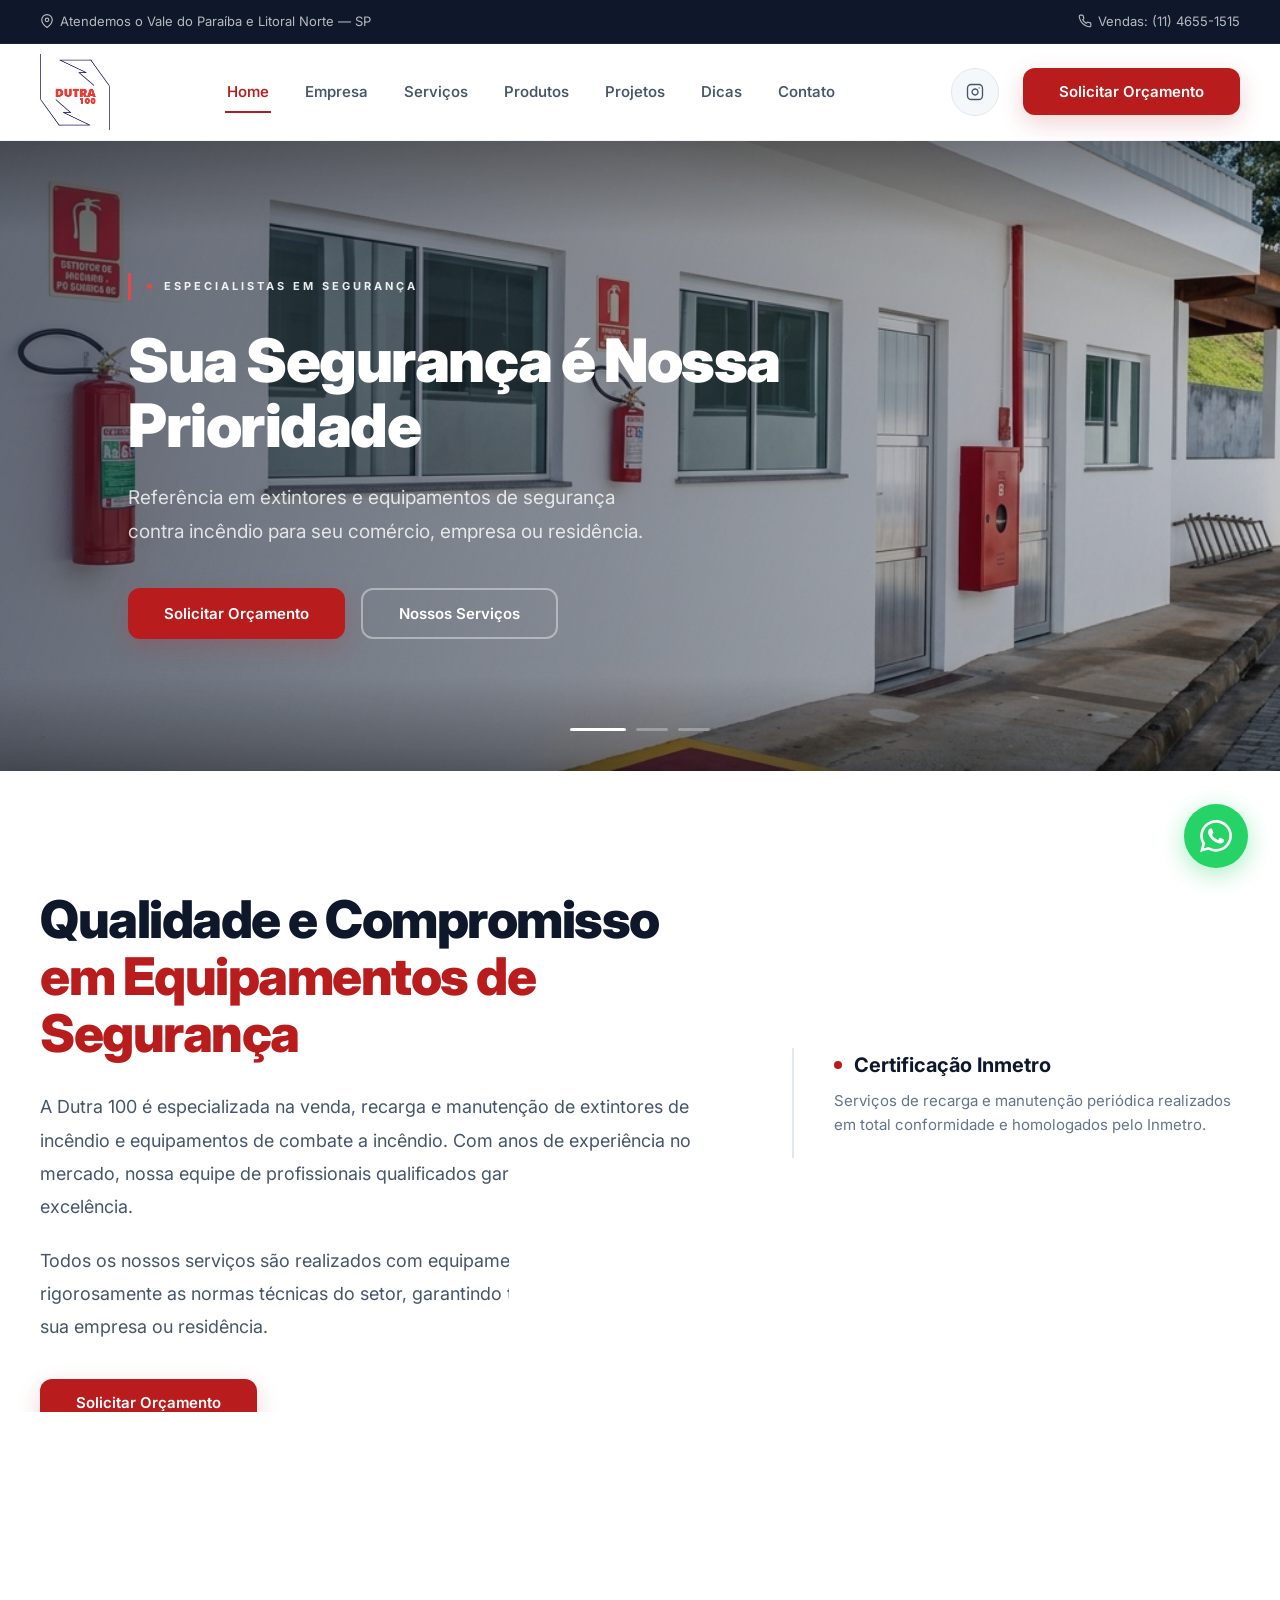
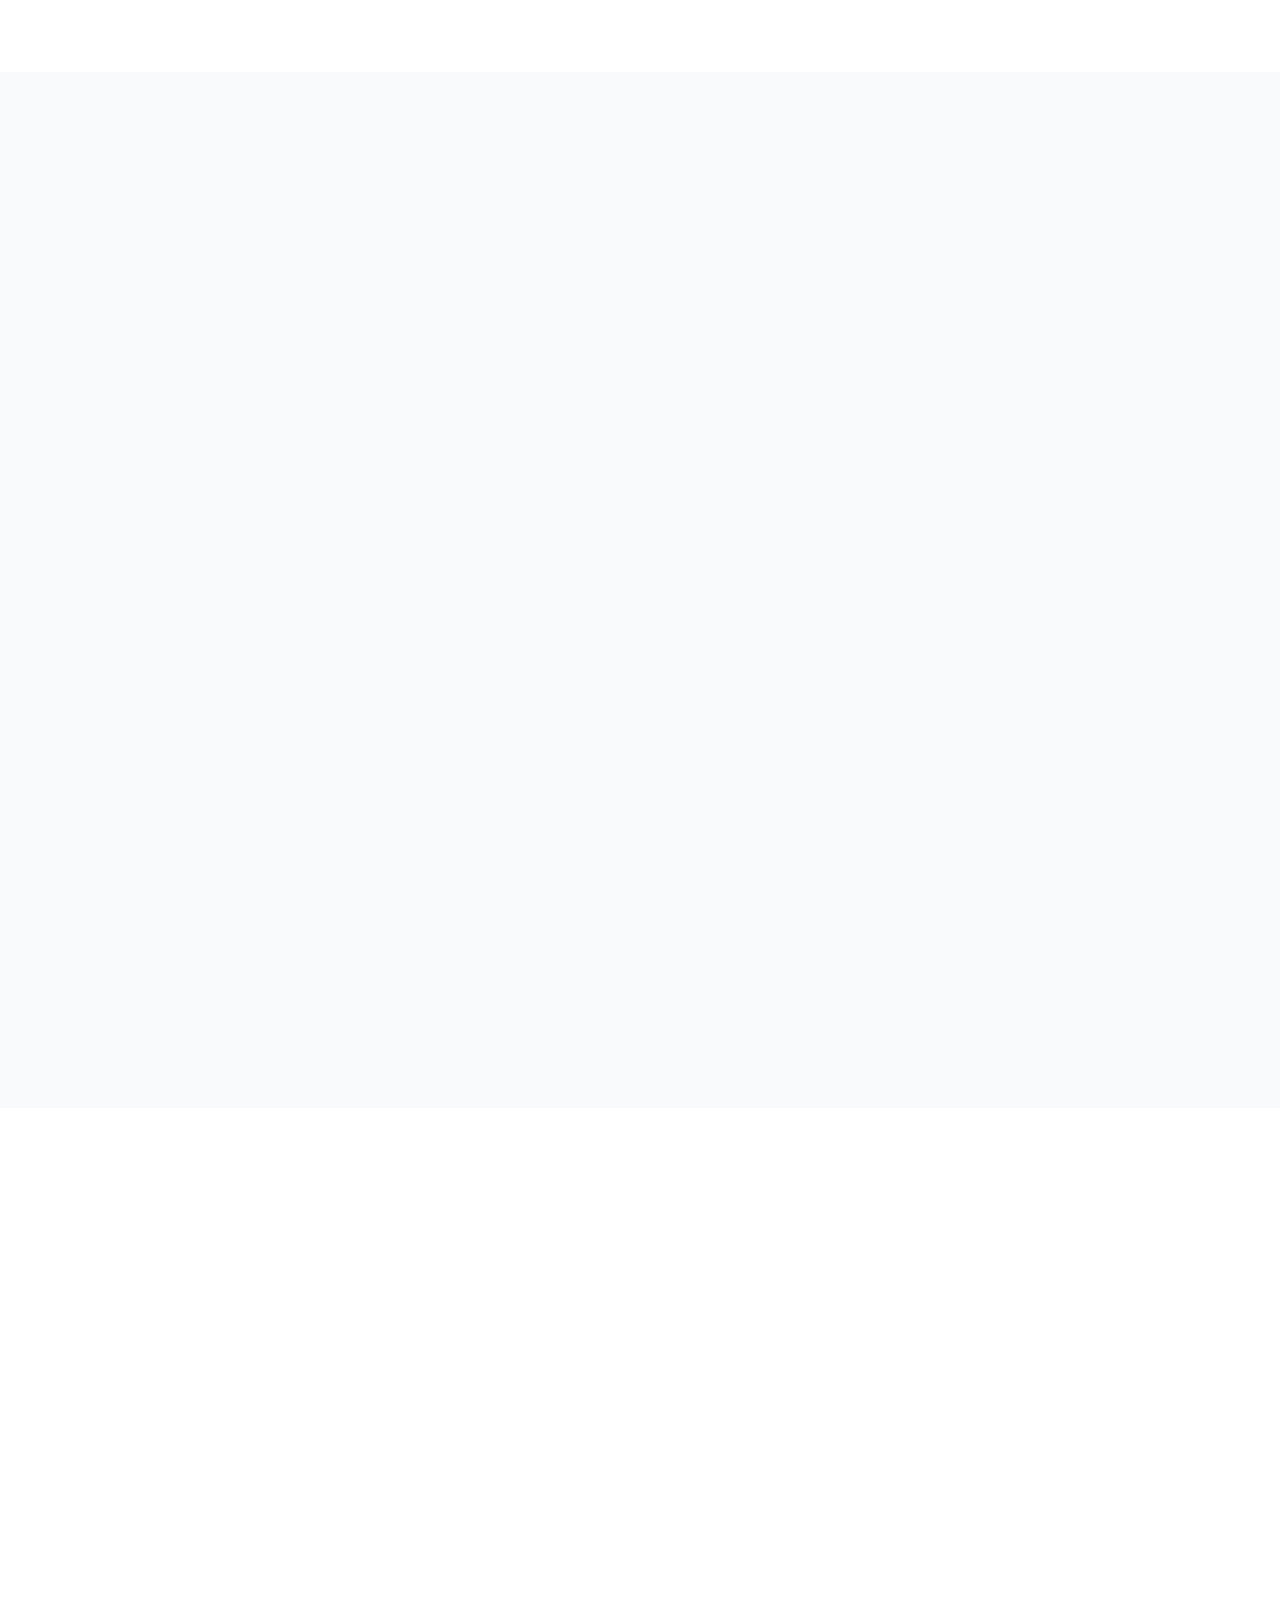
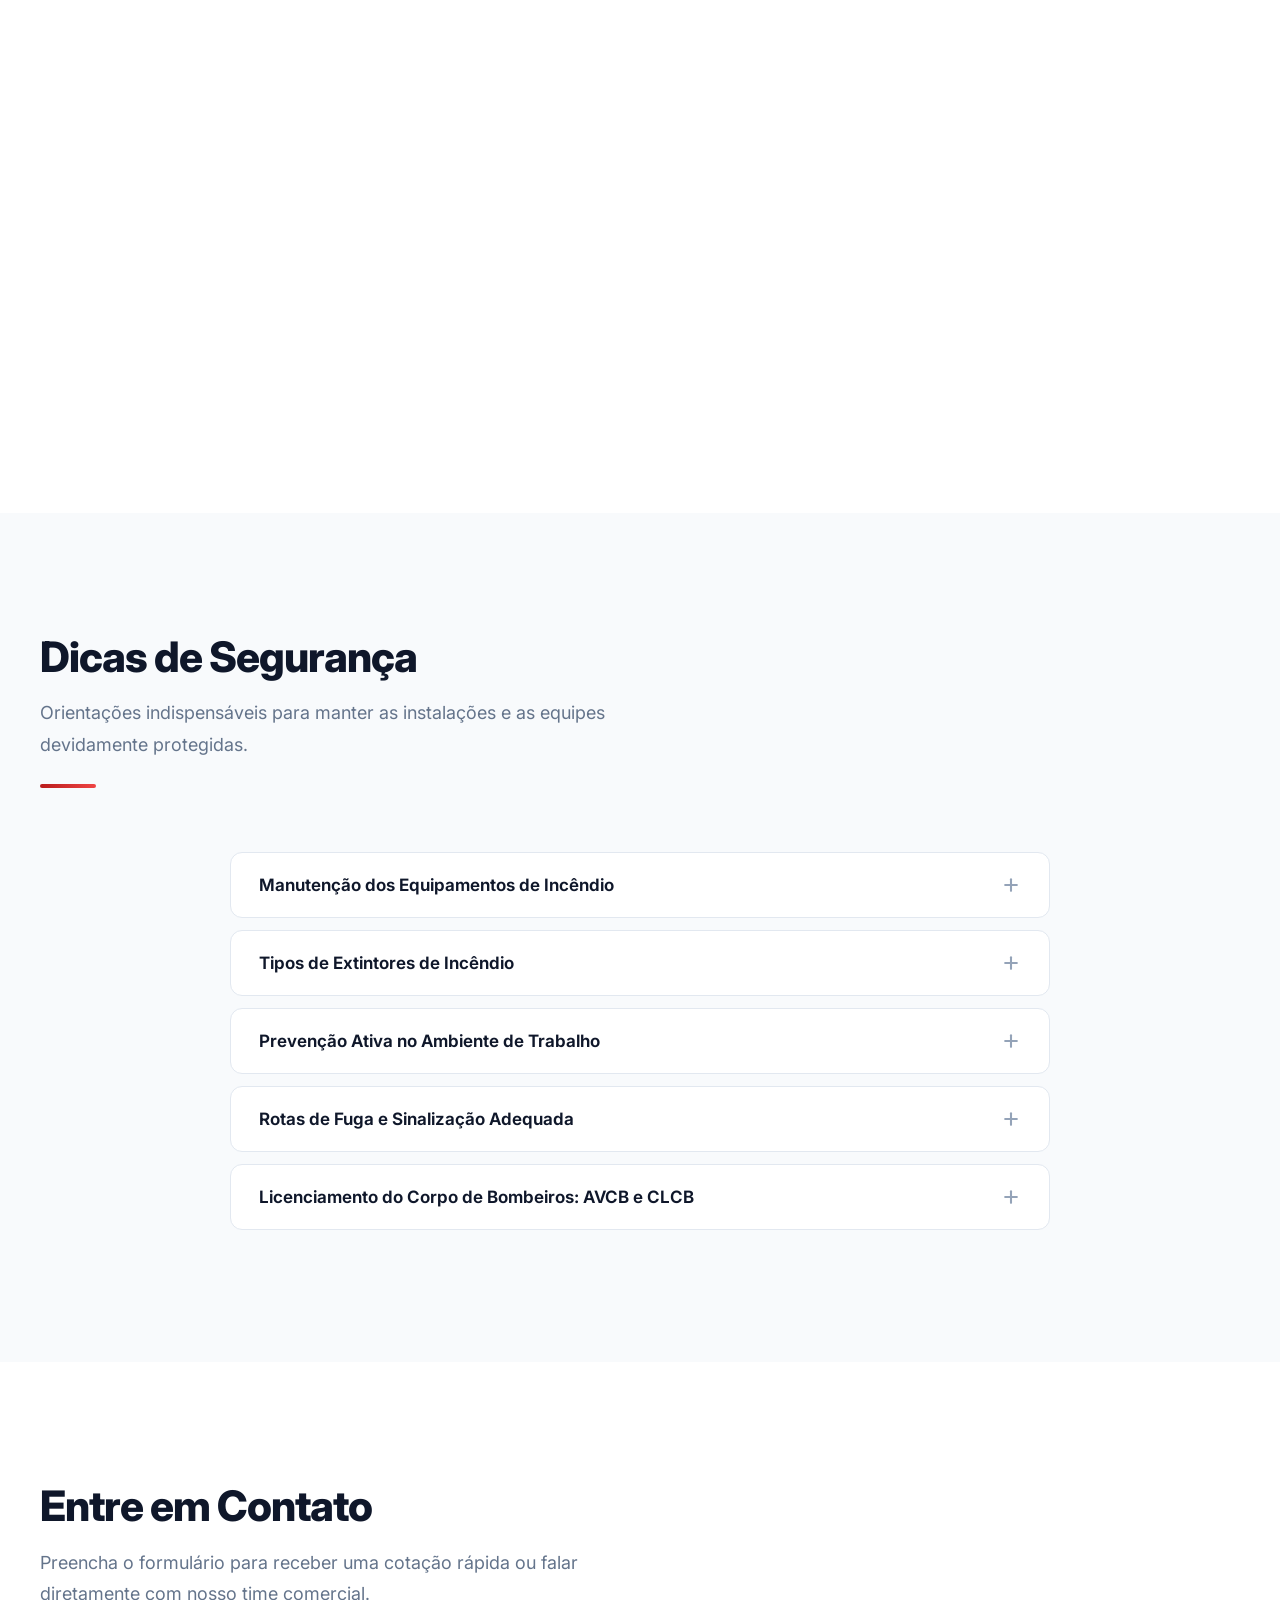
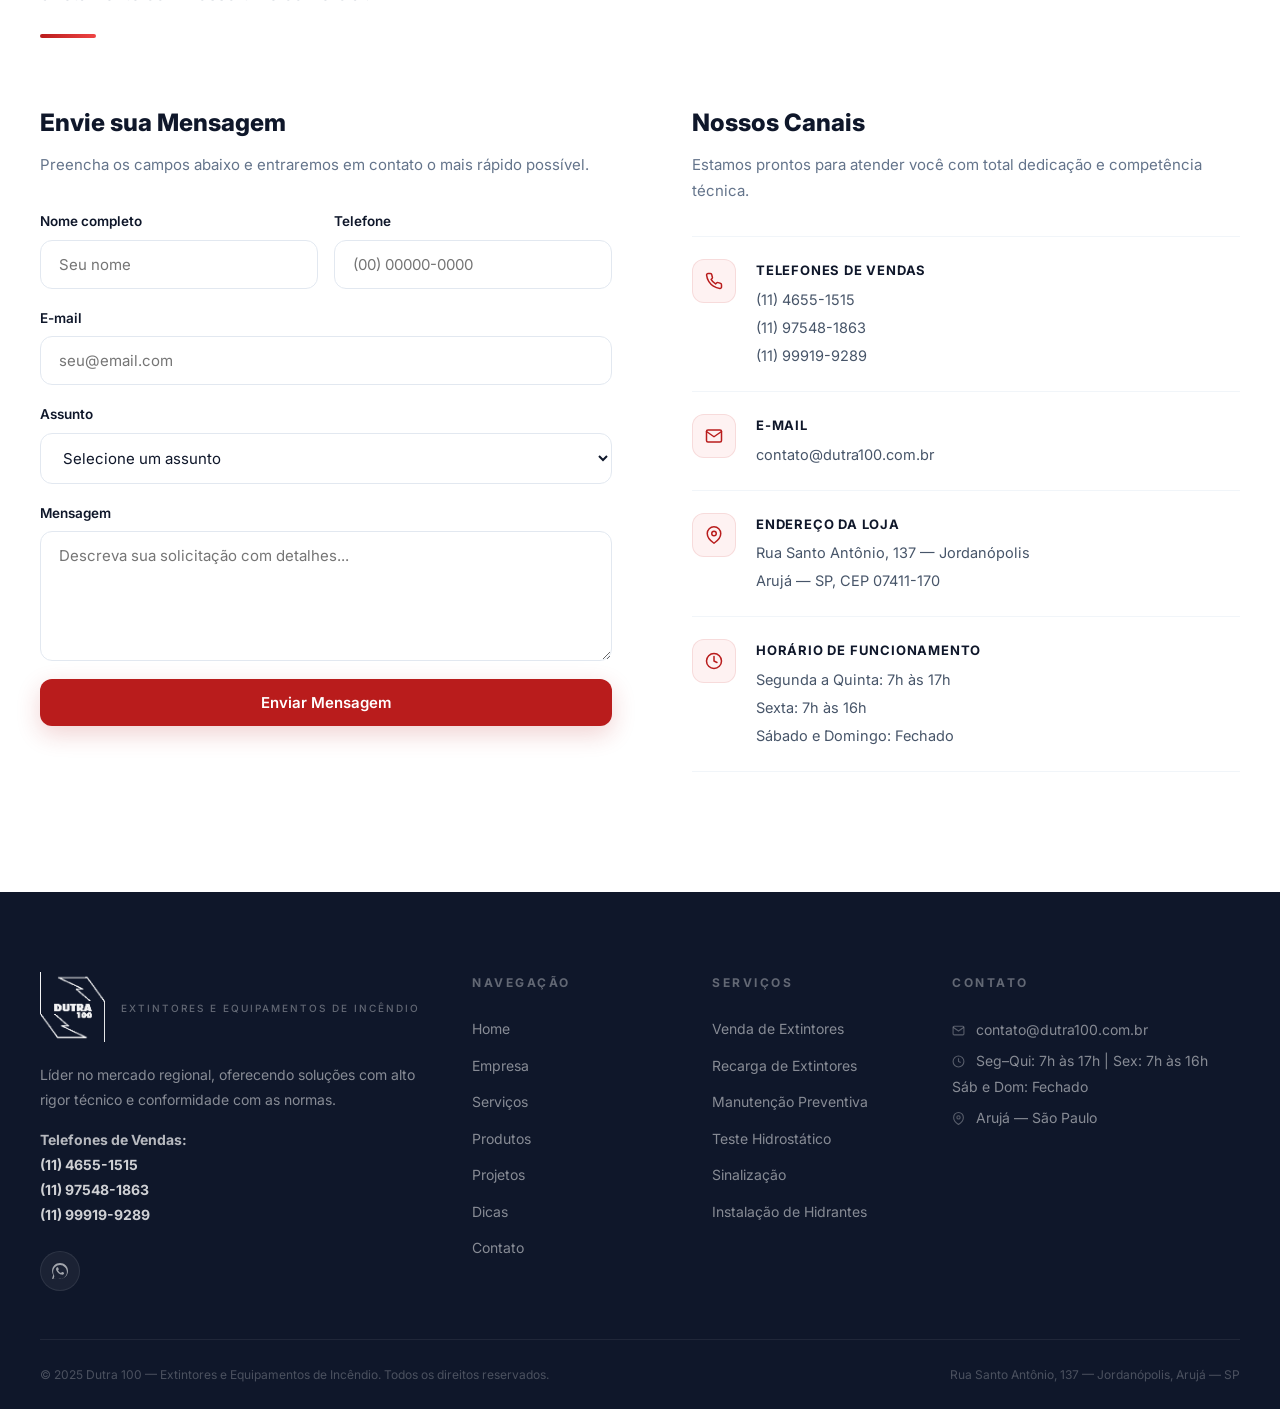
==== commit 1812e673: "fix: update CNAME, sitemap, robots.txt, and canonical URL to exact domain dutra100-extintores.com.br" ====
--- a/index.html
+++ b/index.html
@@ -9,8 +9,8 @@
   <meta property="og:title" content="Dutra 100 — Extintores e Equipamentos de Incêndio">
   <meta property="og:description" content="Referência em segurança contra incêndio e proteção individual no Vale do Paraíba.">
   <meta property="og:type" content="website">
-  <meta property="og:url" content="https://dutra100.com.br/">
-  <link rel="canonical" href="https://dutra100.com.br/">
+  <meta property="og:url" content="https://dutra100-extintores.com.br/">
+  <link rel="canonical" href="https://dutra100-extintores.com.br/">
   <title>Dutra 100 — Extintores e Equipamentos de Incêndio | Segurança para sua Empresa</title>
 
   <!-- Favicon -->
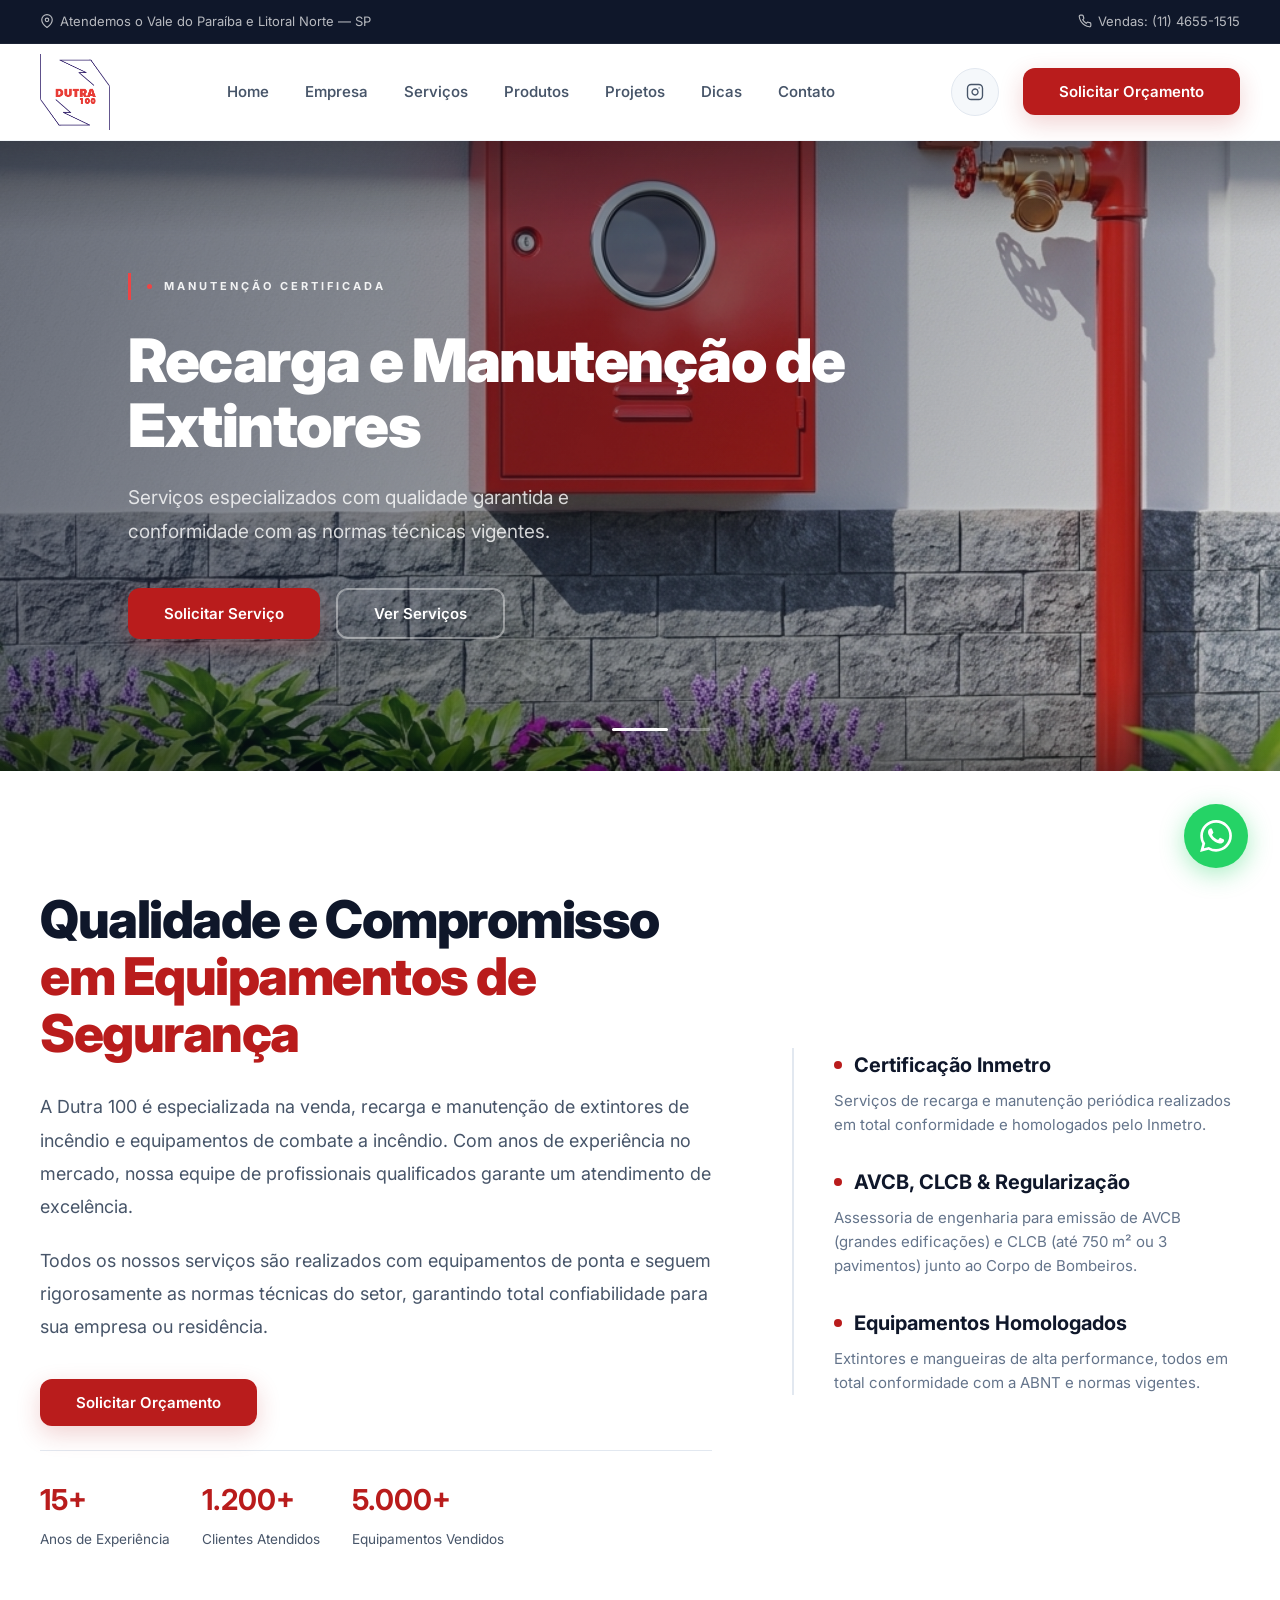
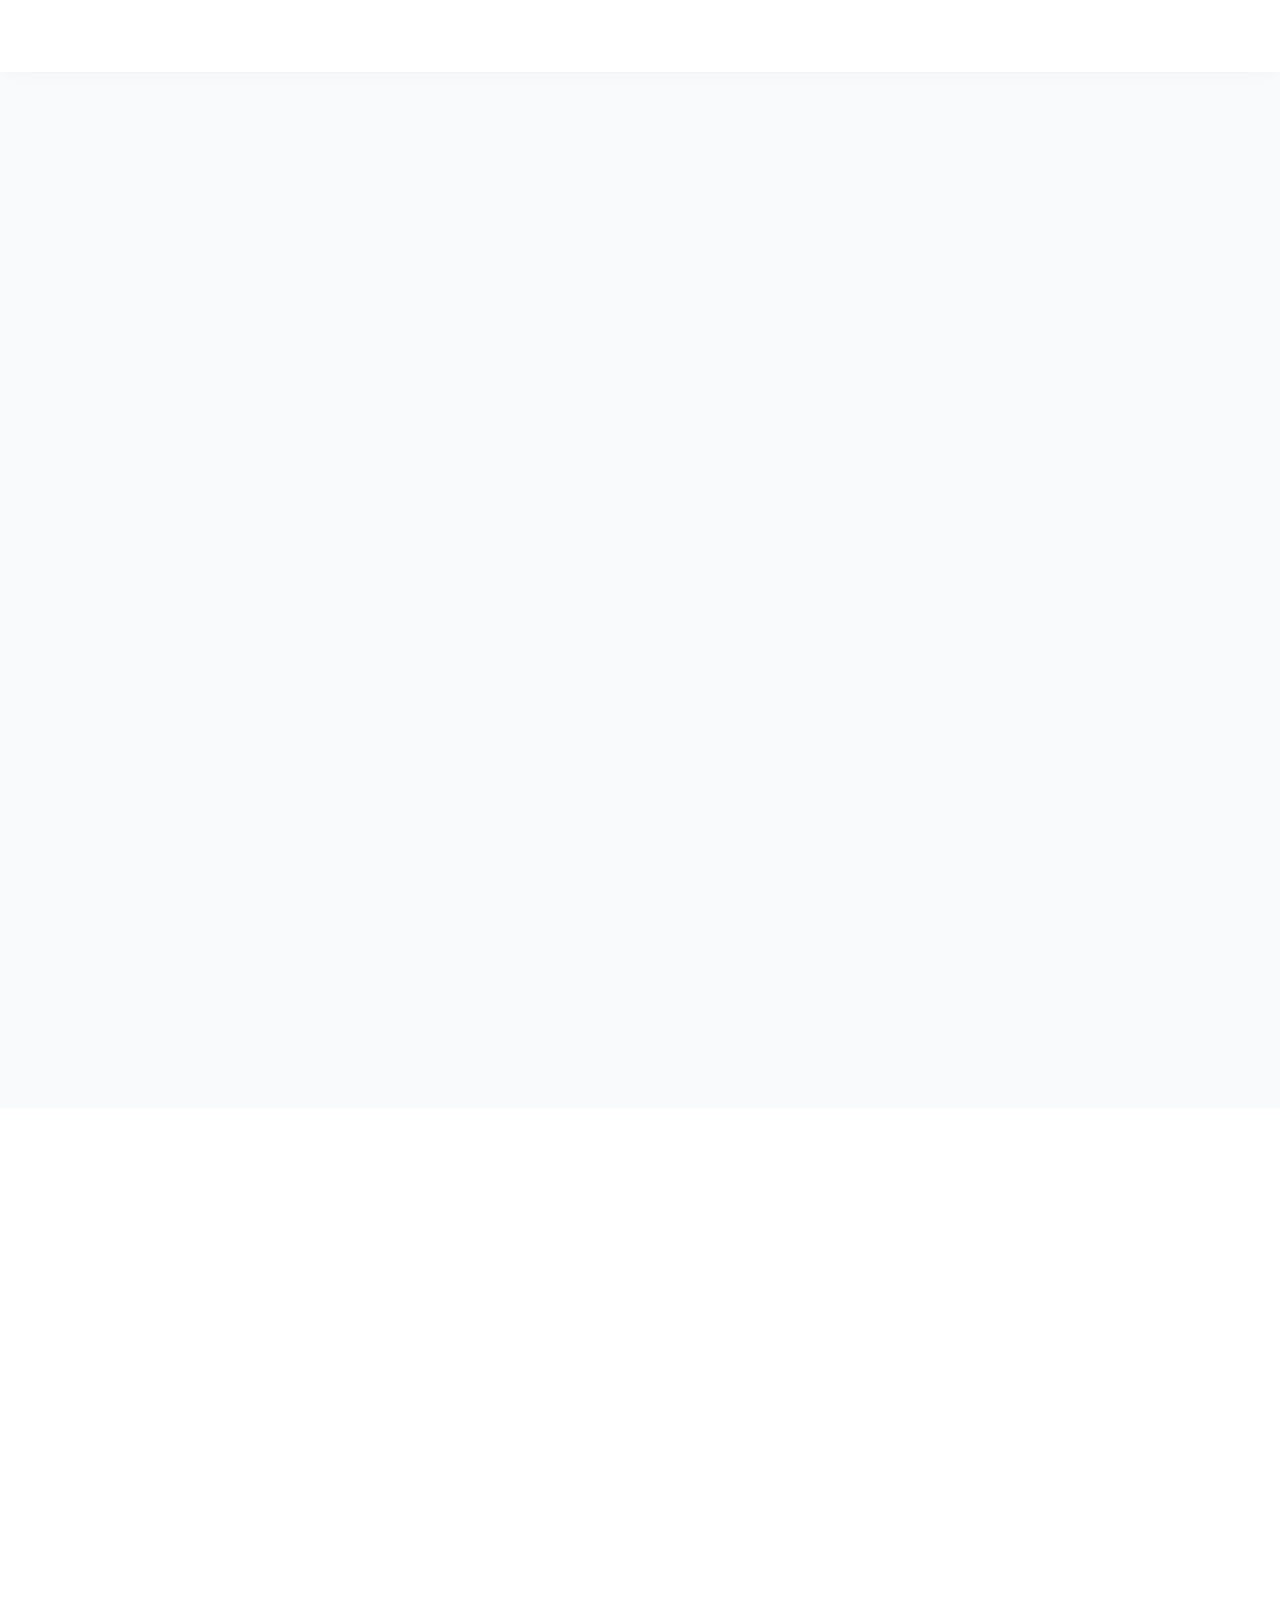
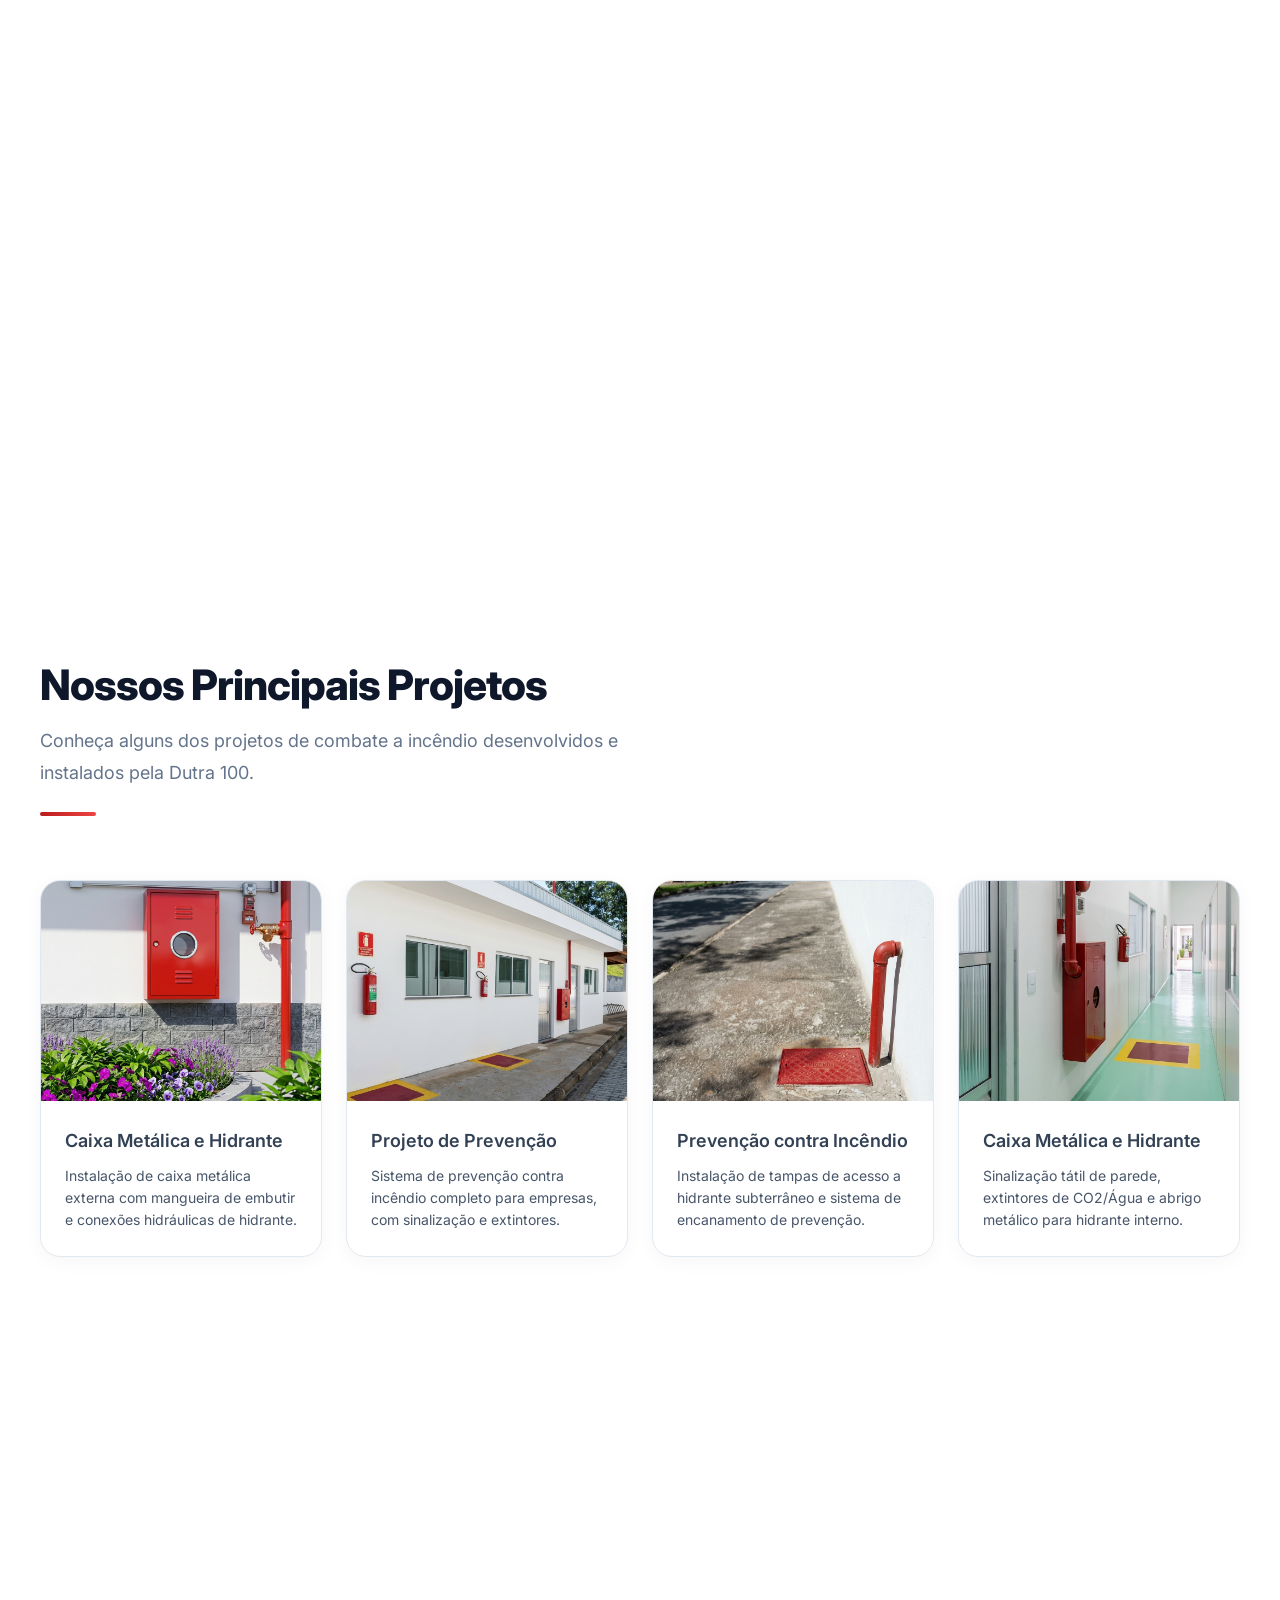
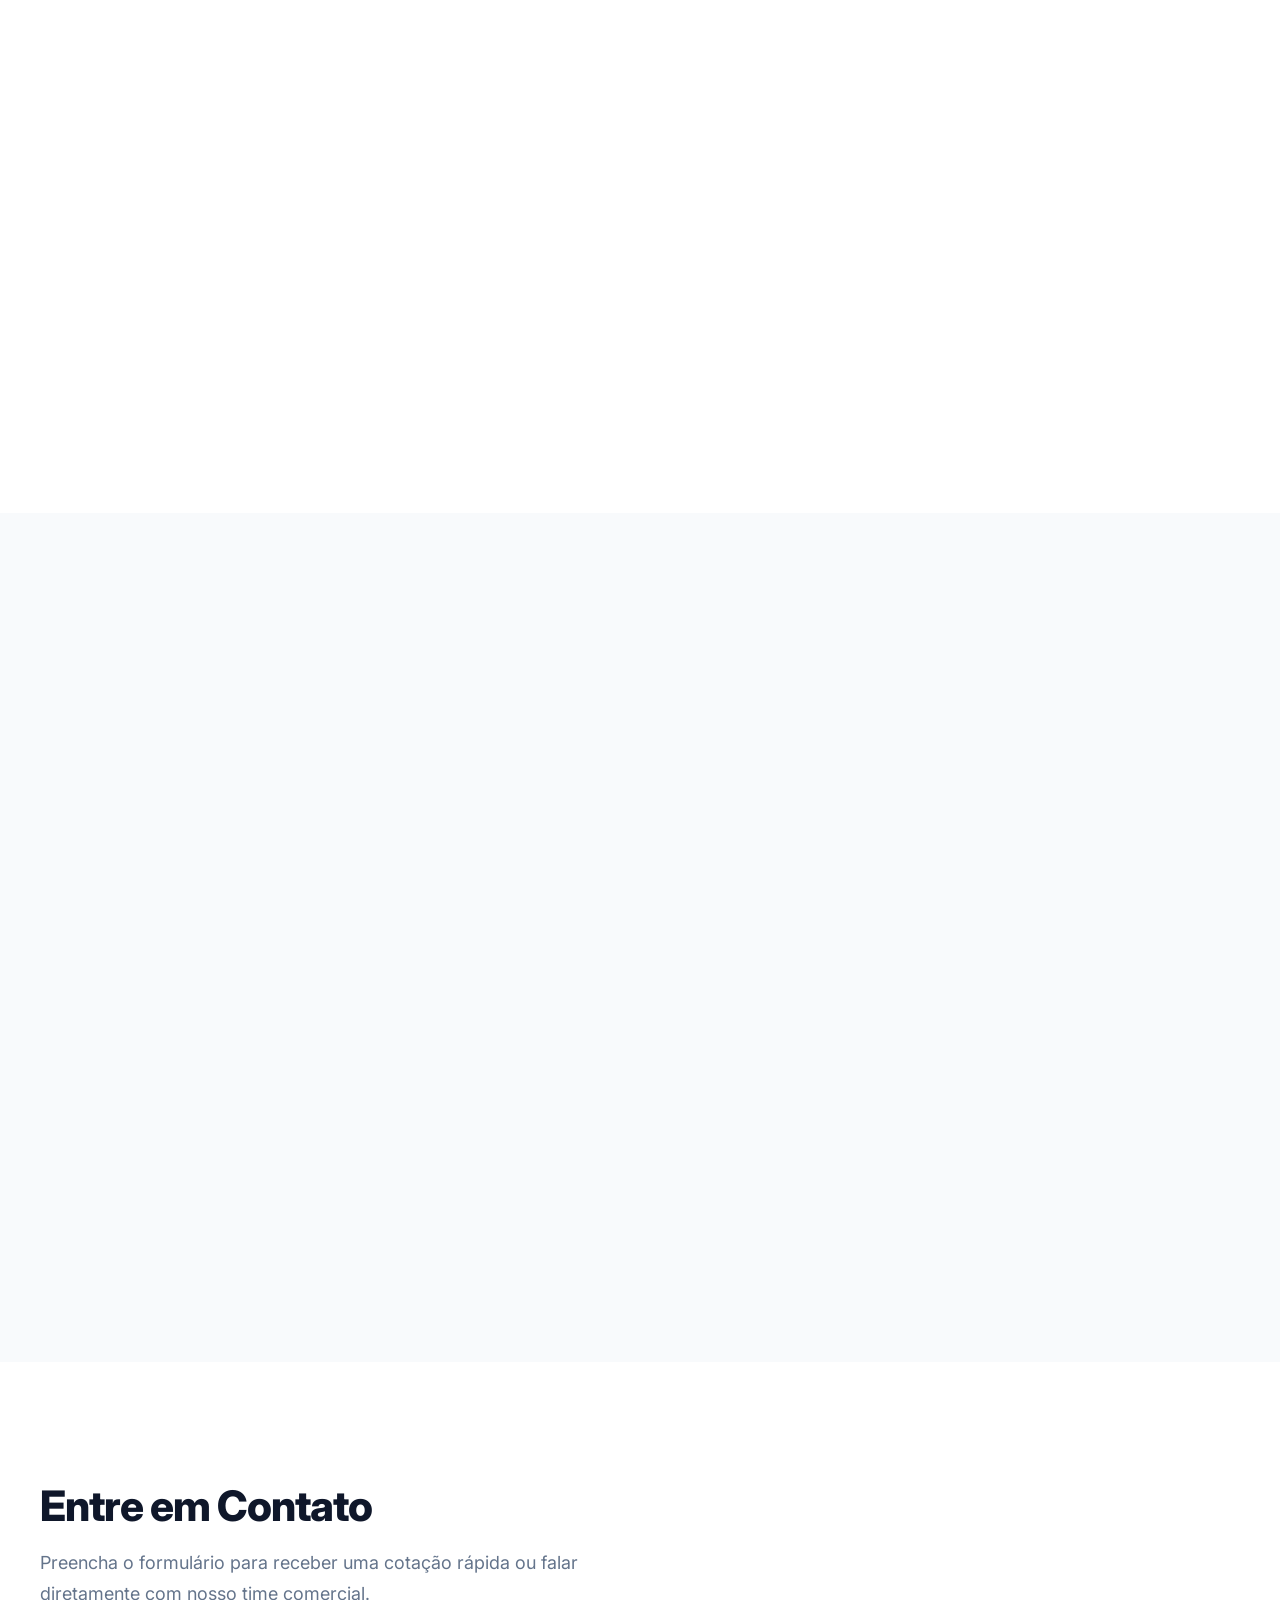
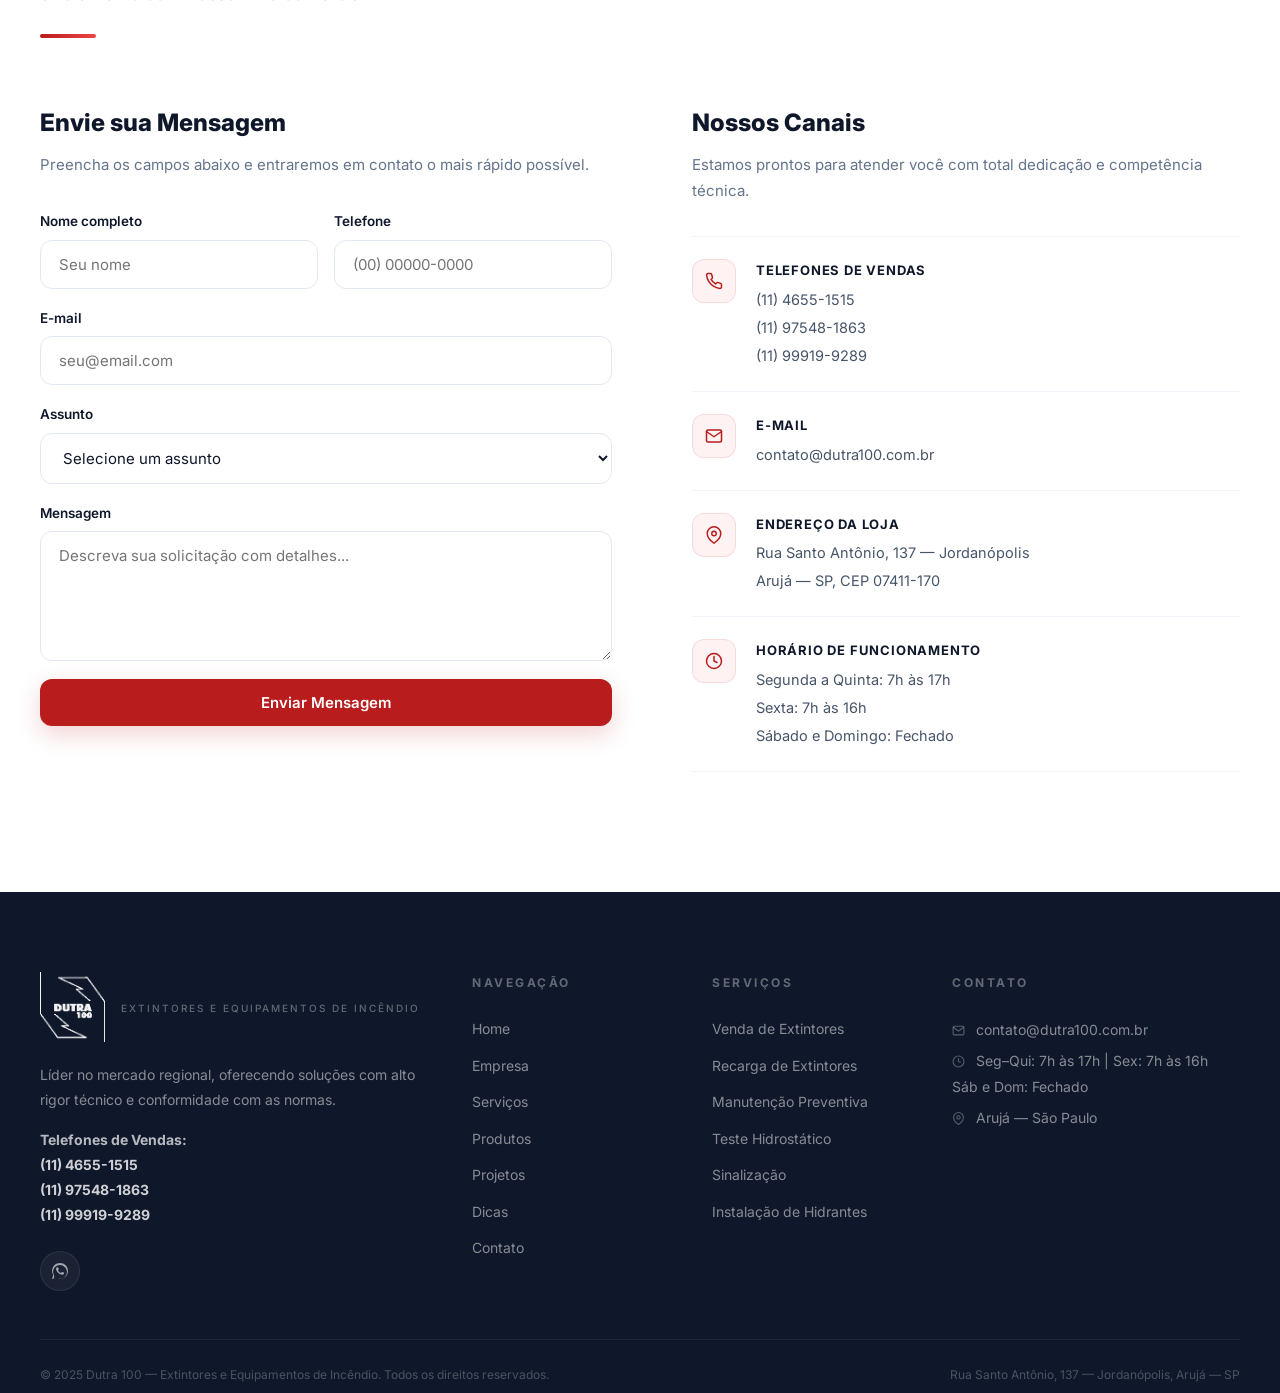
==== commit 962be69a: "feat: add google-site-verification meta tag for Search Console" ====
--- a/index.html
+++ b/index.html
@@ -11,6 +11,7 @@
   <meta property="og:type" content="website">
   <meta property="og:url" content="https://dutra100-extintores.com.br/">
   <link rel="canonical" href="https://dutra100-extintores.com.br/">
+  <meta name="google-site-verification" content="ac1rxOTzb5LAIjx0R6h6PKhRxJoJi9LD7tUdTv8HsfA">
   <title>Dutra 100 — Extintores e Equipamentos de Incêndio | Segurança para sua Empresa</title>
 
   <!-- Favicon -->
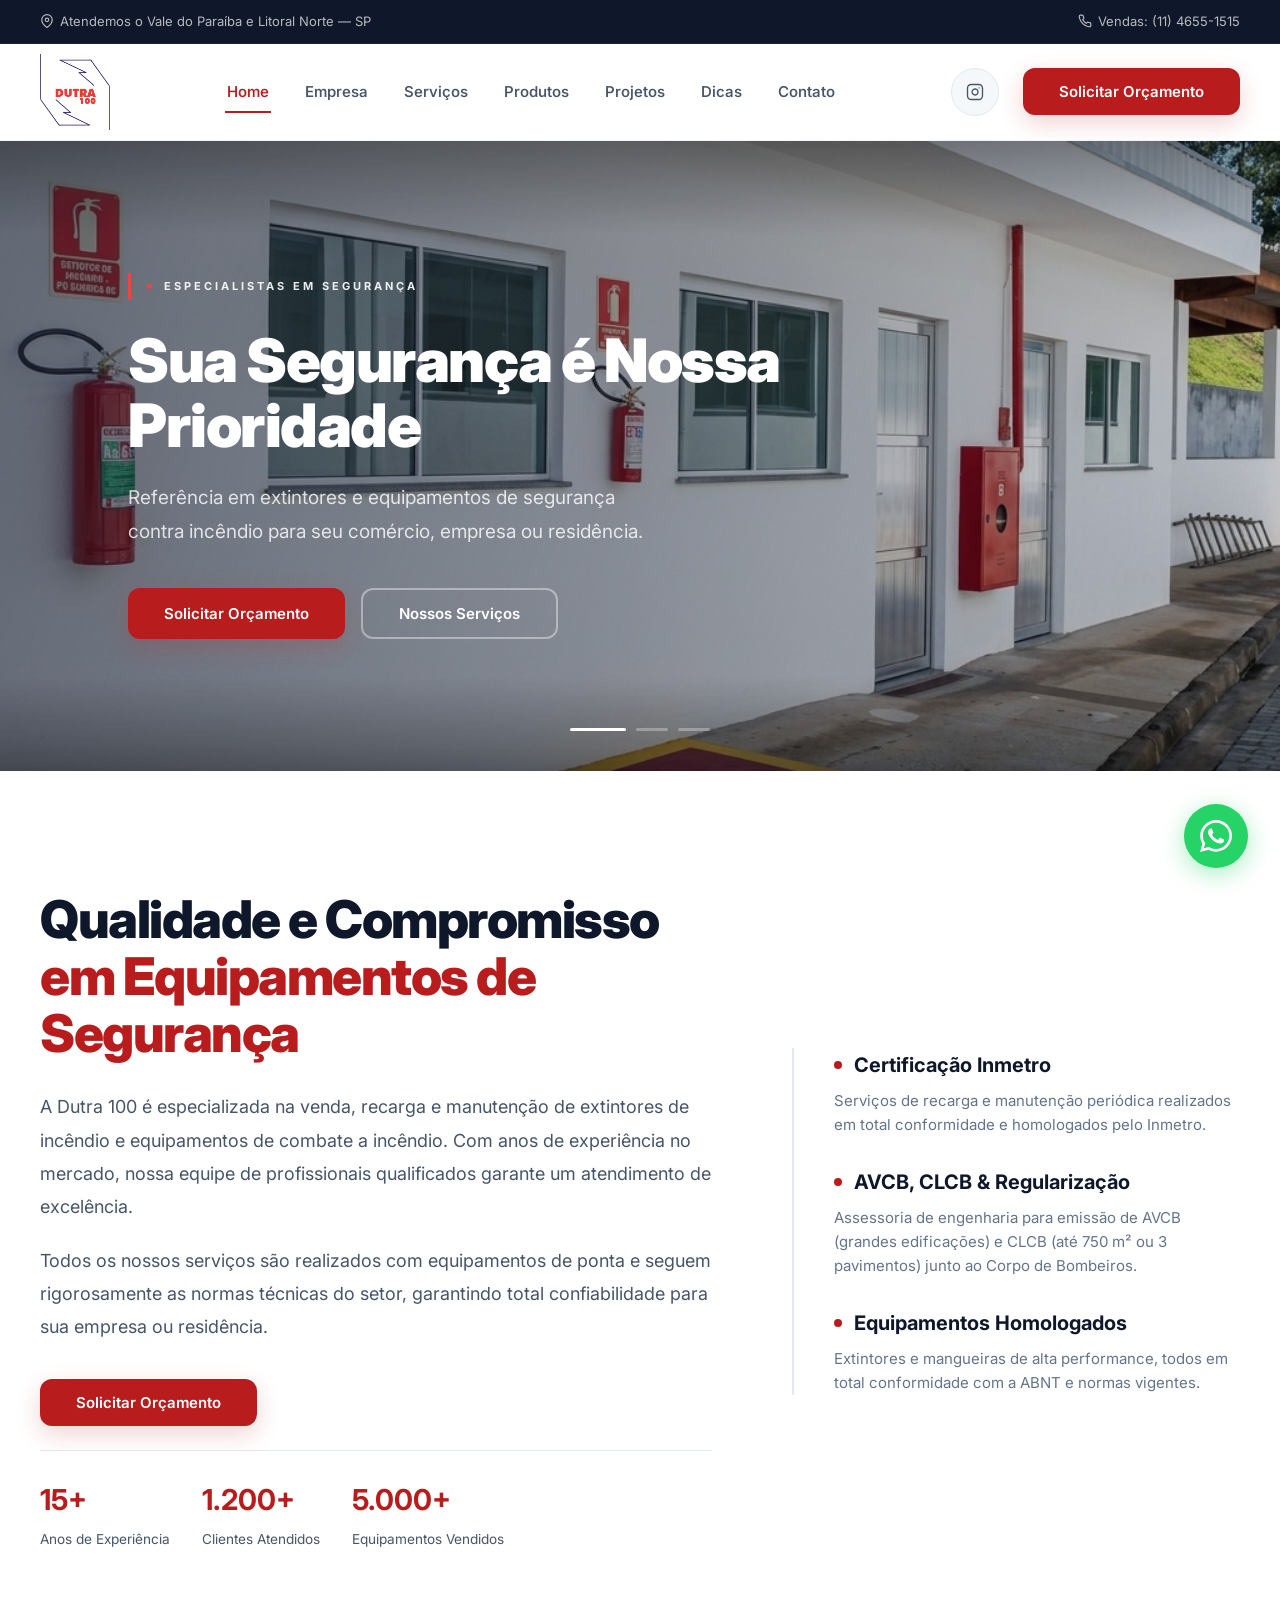
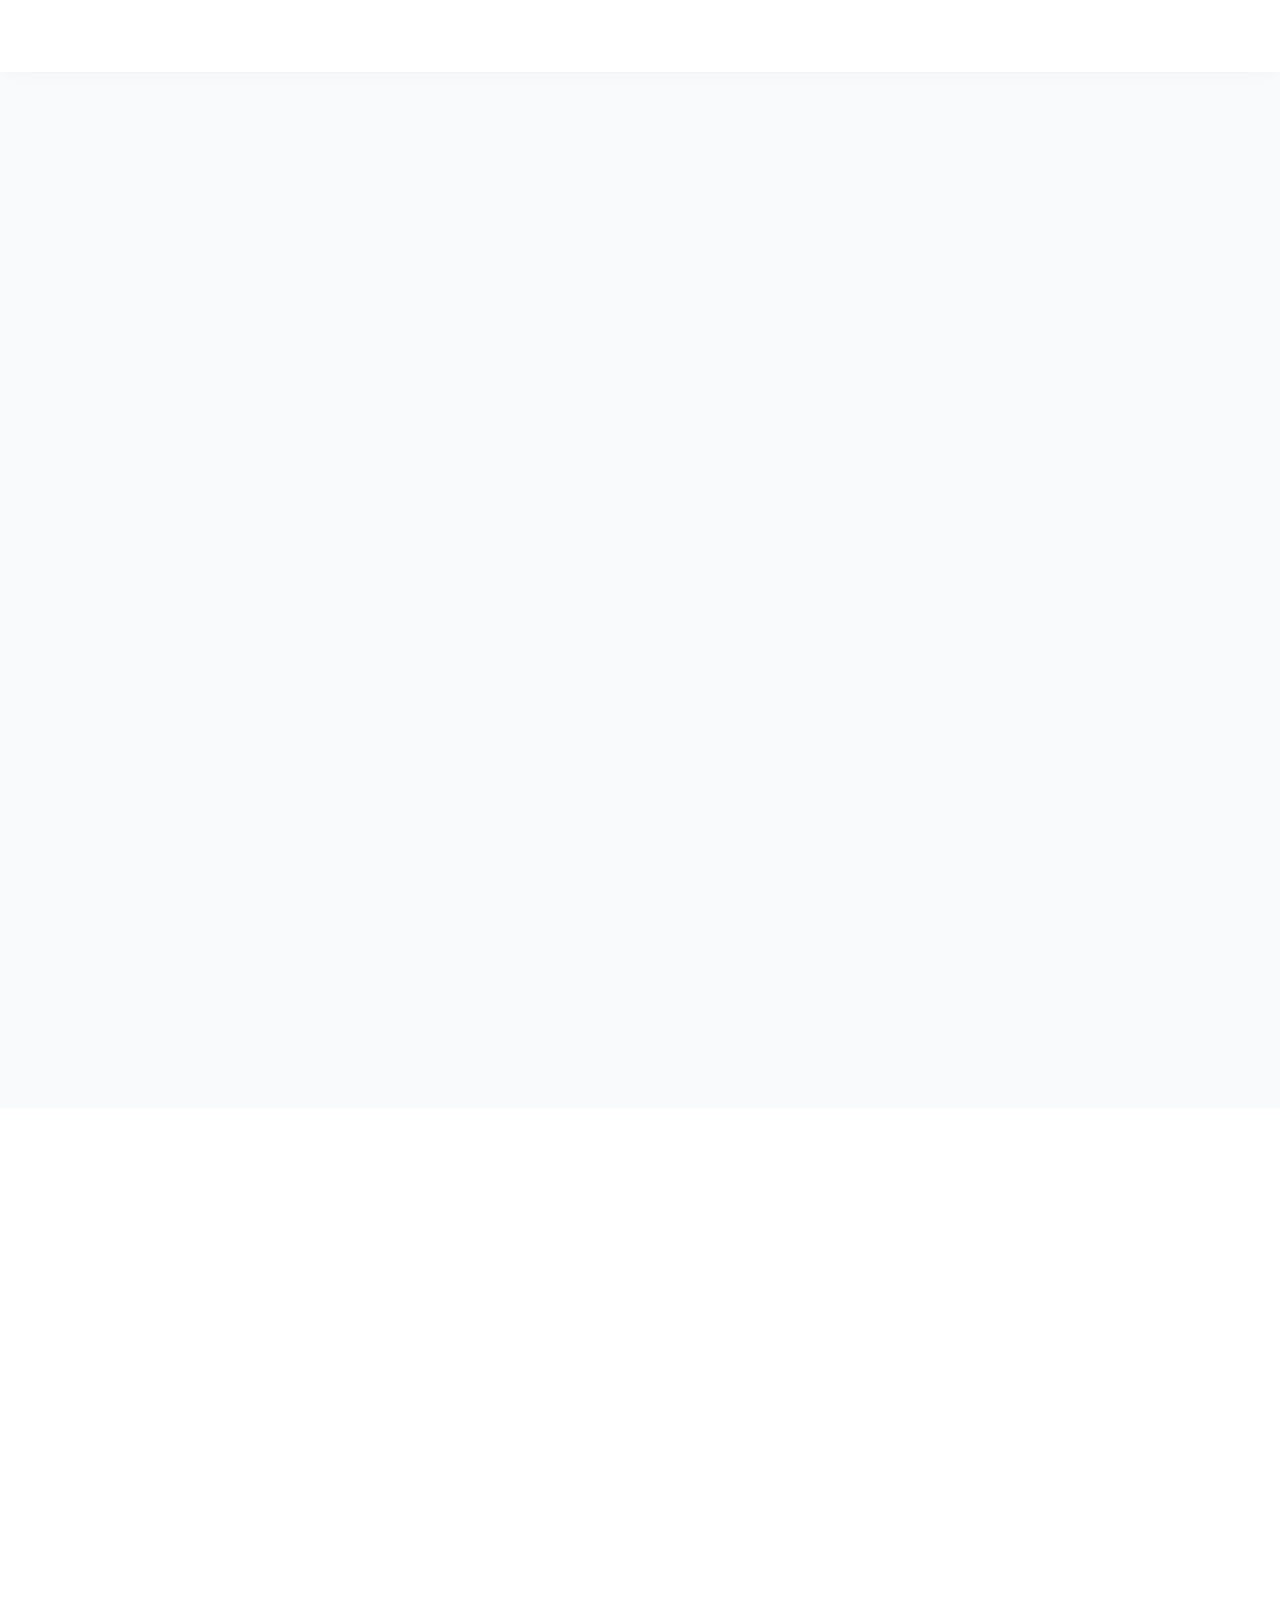
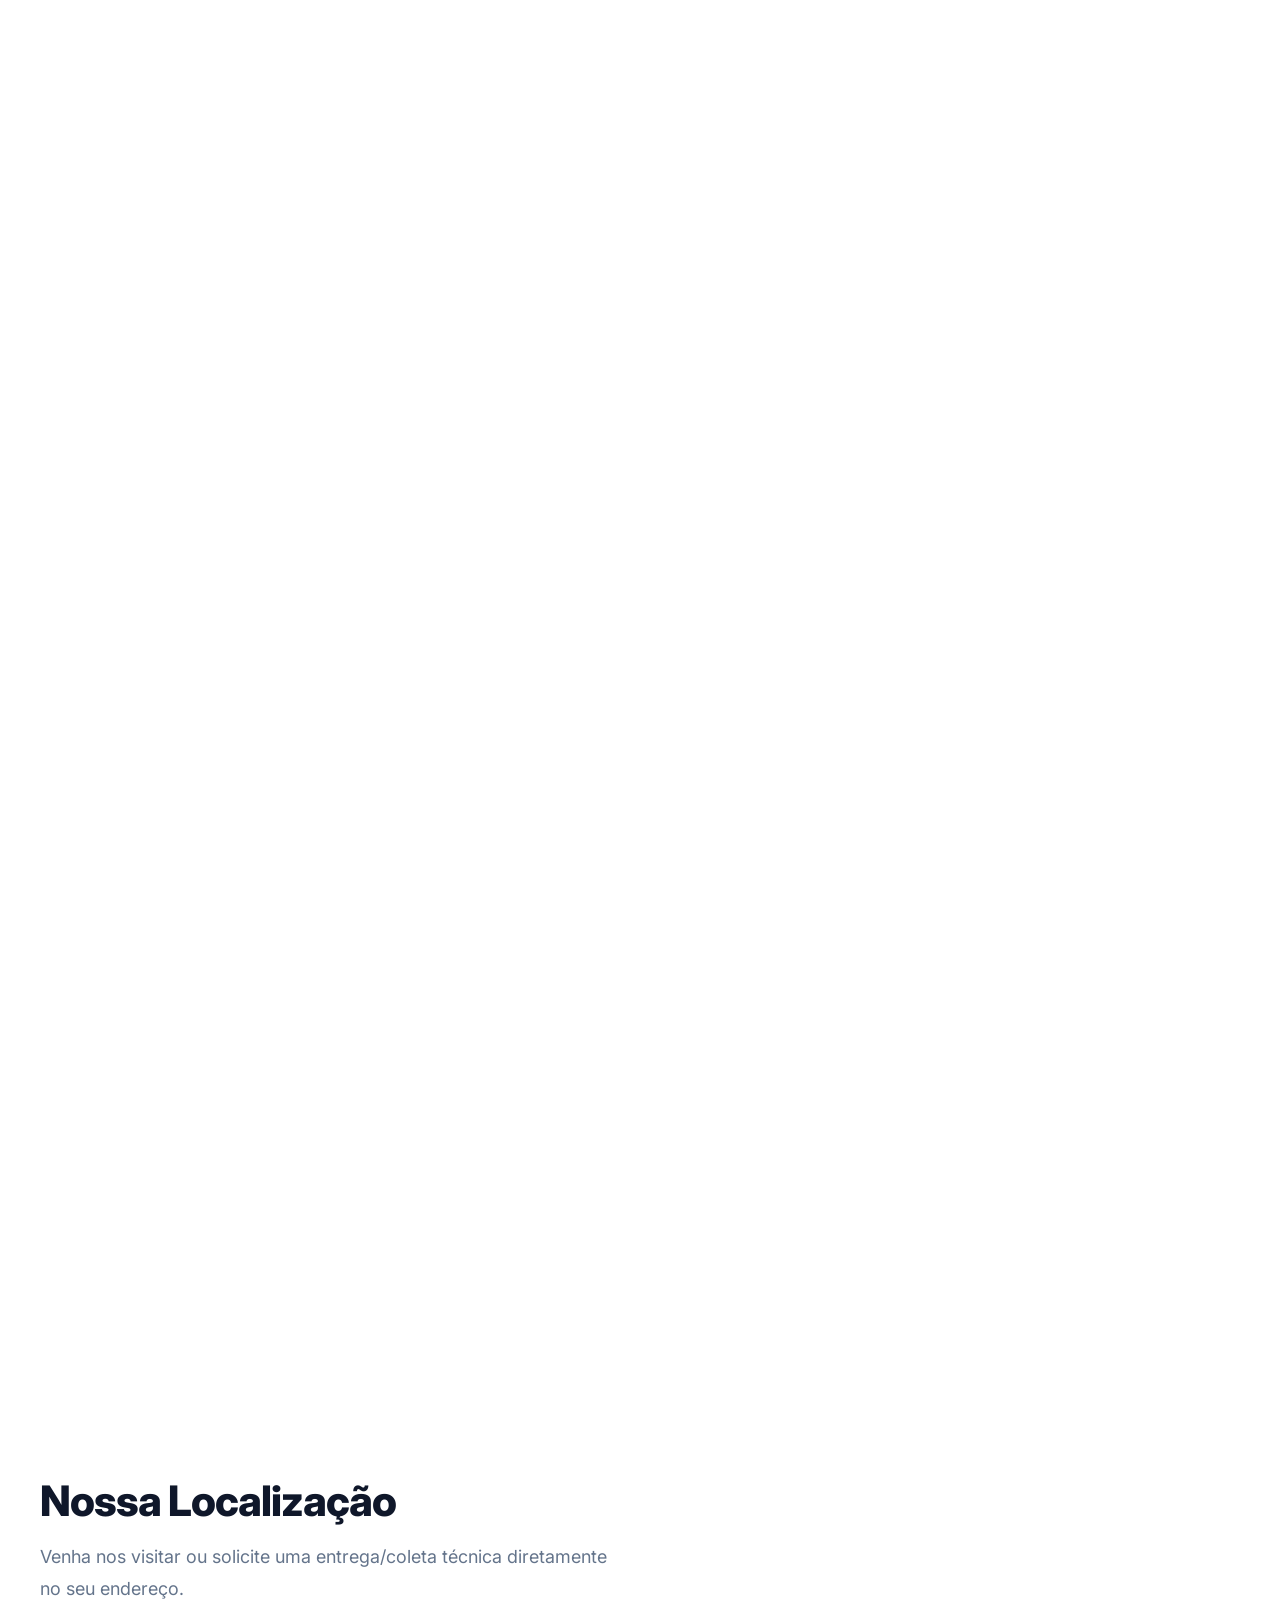
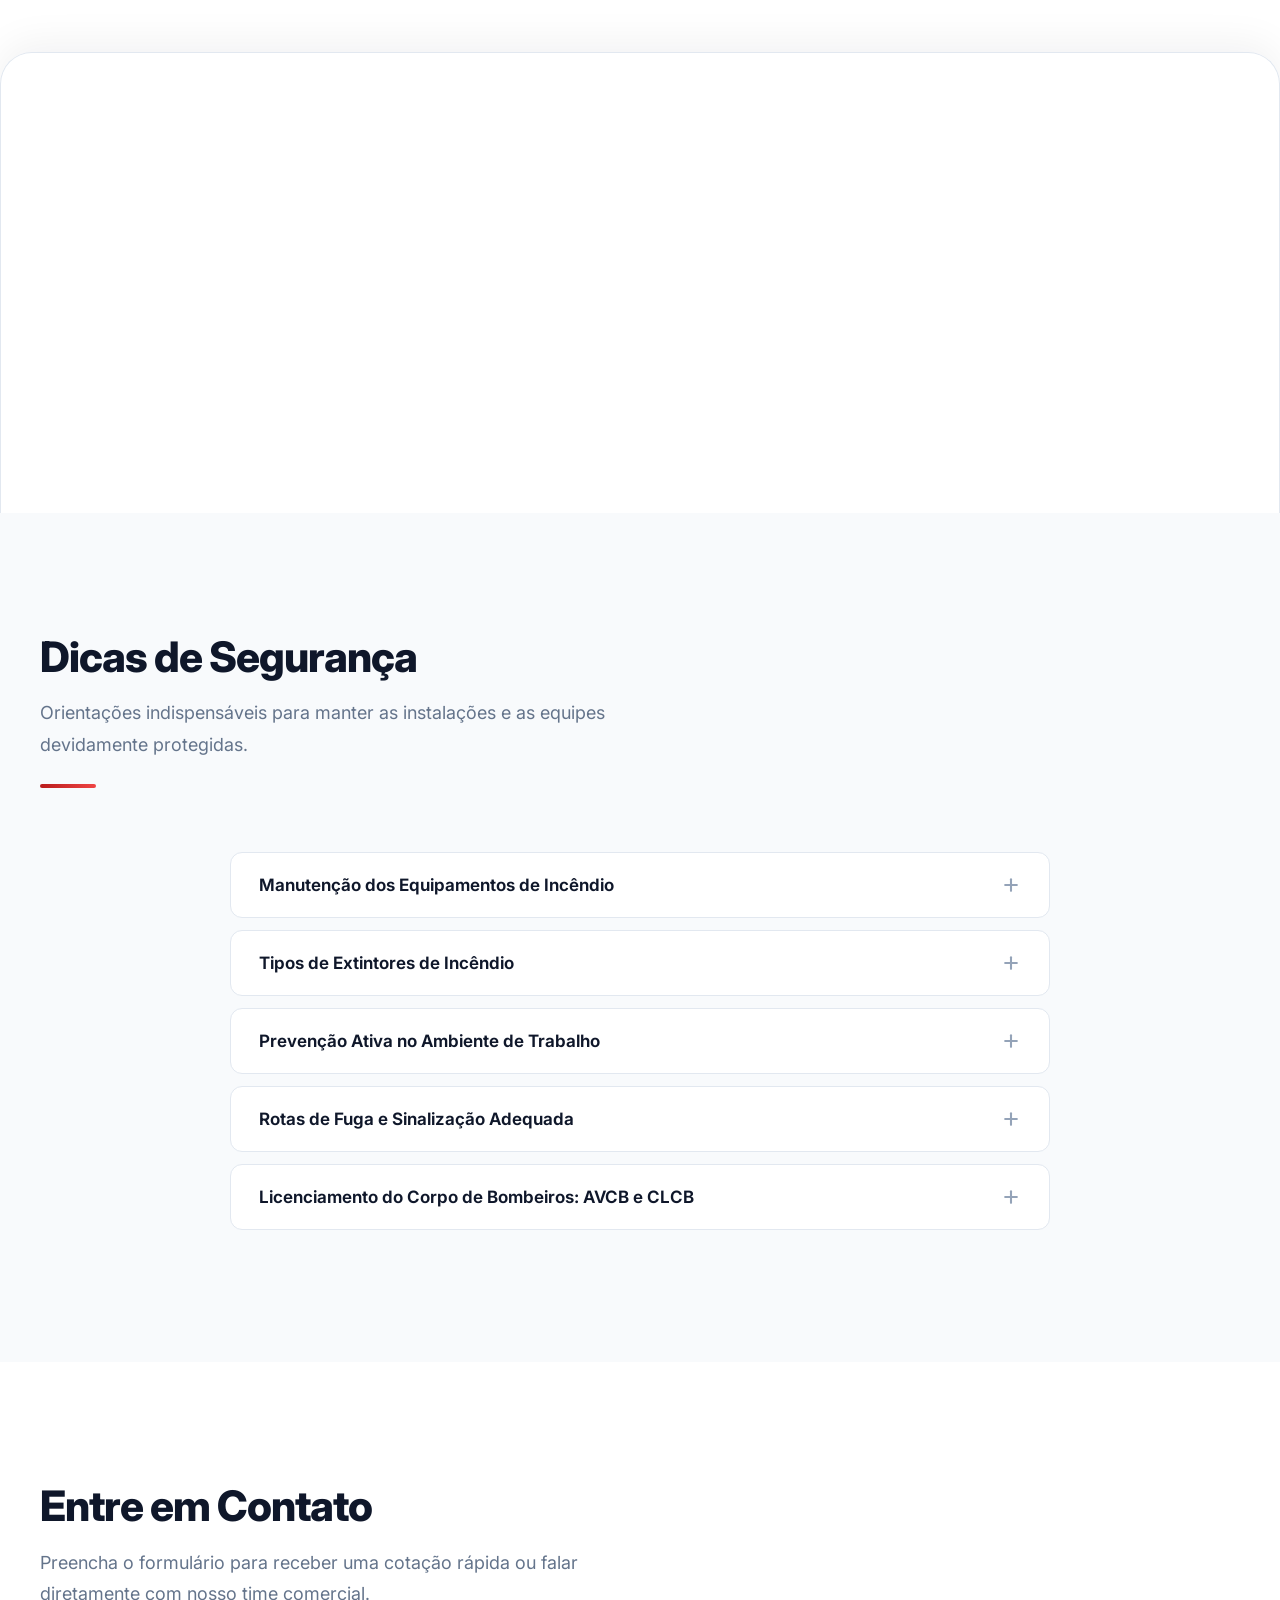
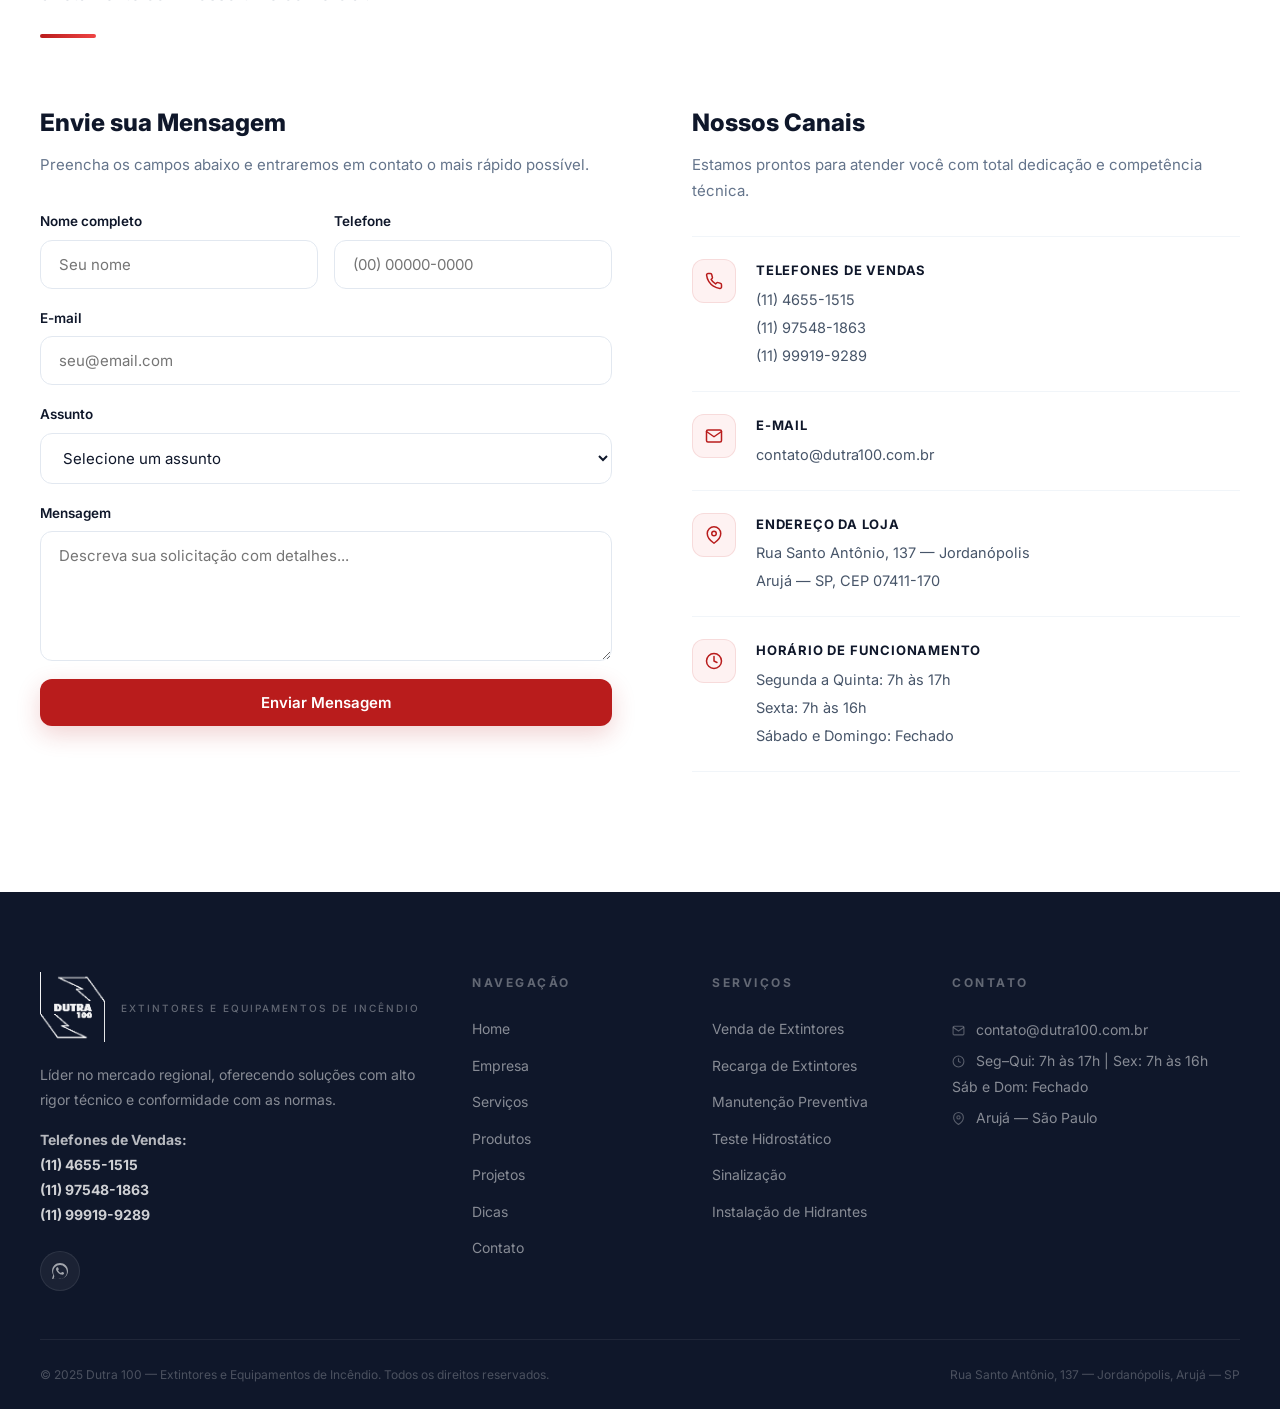
==== commit 4d8e7cd6: "fix: adjust mobile top-bar layout and alignment to fit location text smoothly on one line" ====
--- a/index.html
+++ b/index.html
@@ -30,7 +30,7 @@
   <div class="top-bar">
     <div class="container">
       <div class="top-bar-left">
-        <span style="display:inline-flex;align-items:center;gap:6px">
+        <span class="top-bar-loc">
           <svg xmlns="http://www.w3.org/2000/svg" viewBox="0 0 24 24" fill="none" stroke="currentColor" stroke-width="2" stroke-linecap="round" stroke-linejoin="round"><path d="M21 10c0 7-9 13-9 13s-9-6-9-13a9 9 0 0 1 18 0z"/><circle cx="12" cy="10" r="3"/></svg>
           Atendemos o Vale do Paraíba e Litoral Norte — SP
         </span>
--- a/css/style.css
+++ b/css/style.css
@@ -211,6 +211,12 @@
   gap: 24px;
 }
 
+.top-bar-loc{
+  display: inline-flex;
+  align-items: center;
+  gap: 6px;
+}
+
 /* ============================================
    HEADER
    ============================================ */
@@ -1737,8 +1743,17 @@
    RESPONSIVE — MOBILE ≤ 768px
    ============================================ */
 @media (max-width: 768px){
-  .top-bar .container{ flex-direction: column; gap: 6px; }
-  .top-bar-left, .top-bar-right{ justify-content: center; flex-wrap: wrap; gap: 14px; }
+  .top-bar{ padding: 7px 0; font-size: 12px; }
+  .top-bar .container{ flex-direction: column; gap: 4px; text-align: center; }
+  .top-bar-left, .top-bar-right{ justify-content: center; flex-wrap: nowrap; gap: 10px; width: 100%; }
+  .top-bar-loc{
+    display: inline-flex;
+    align-items: center;
+    justify-content: center;
+    white-space: nowrap;
+    font-size: 11.5px;
+    letter-spacing: -0.1px;
+  }
 
   .hero{ height:60vh; min-height:380px; }
 
@@ -1770,6 +1785,7 @@
    RESPONSIVE — SMALL MOBILE ≤ 480px
    ============================================ */
 @media (max-width: 480px){
+  .top-bar-loc{ font-size: 10.5px; letter-spacing: -0.2px; }
   .header .container{ height: 68px; }
   .logo img{ height: 44px !important; }
   .hero-content h1{ font-size:26px; }
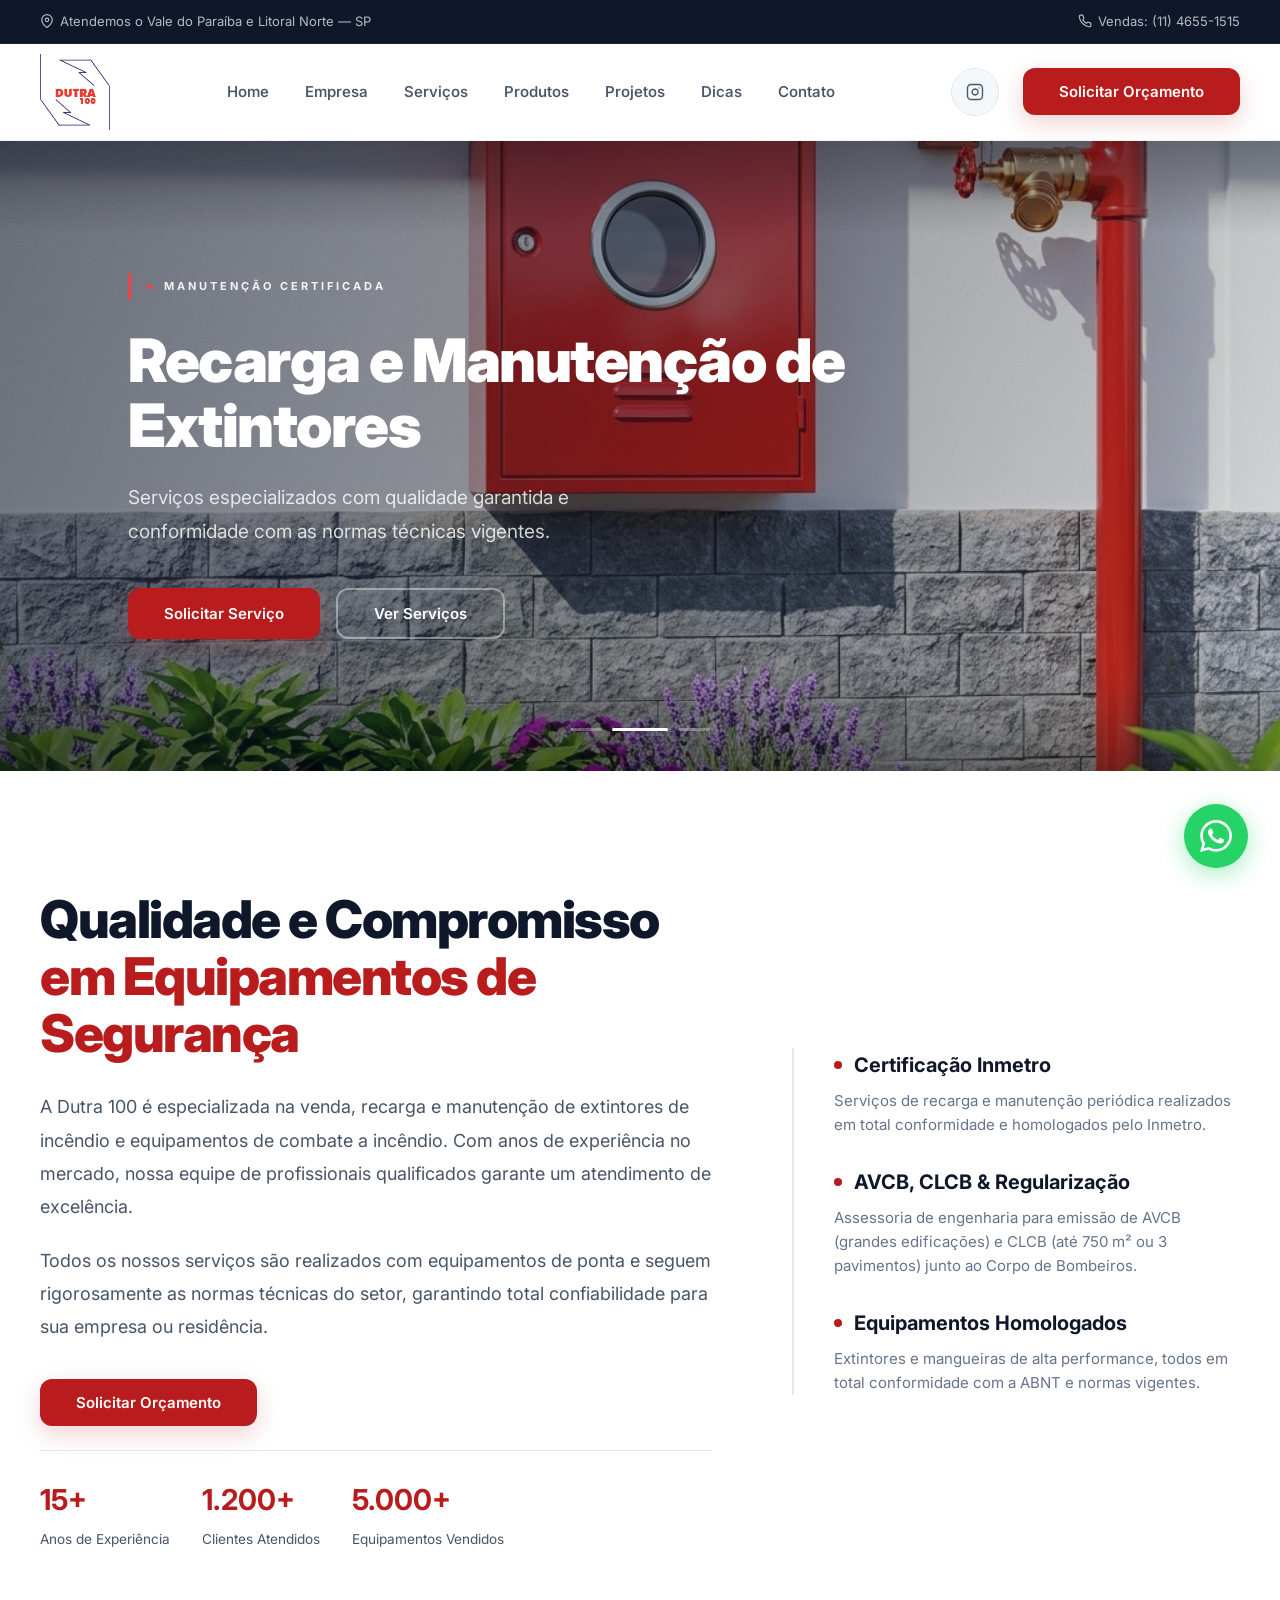
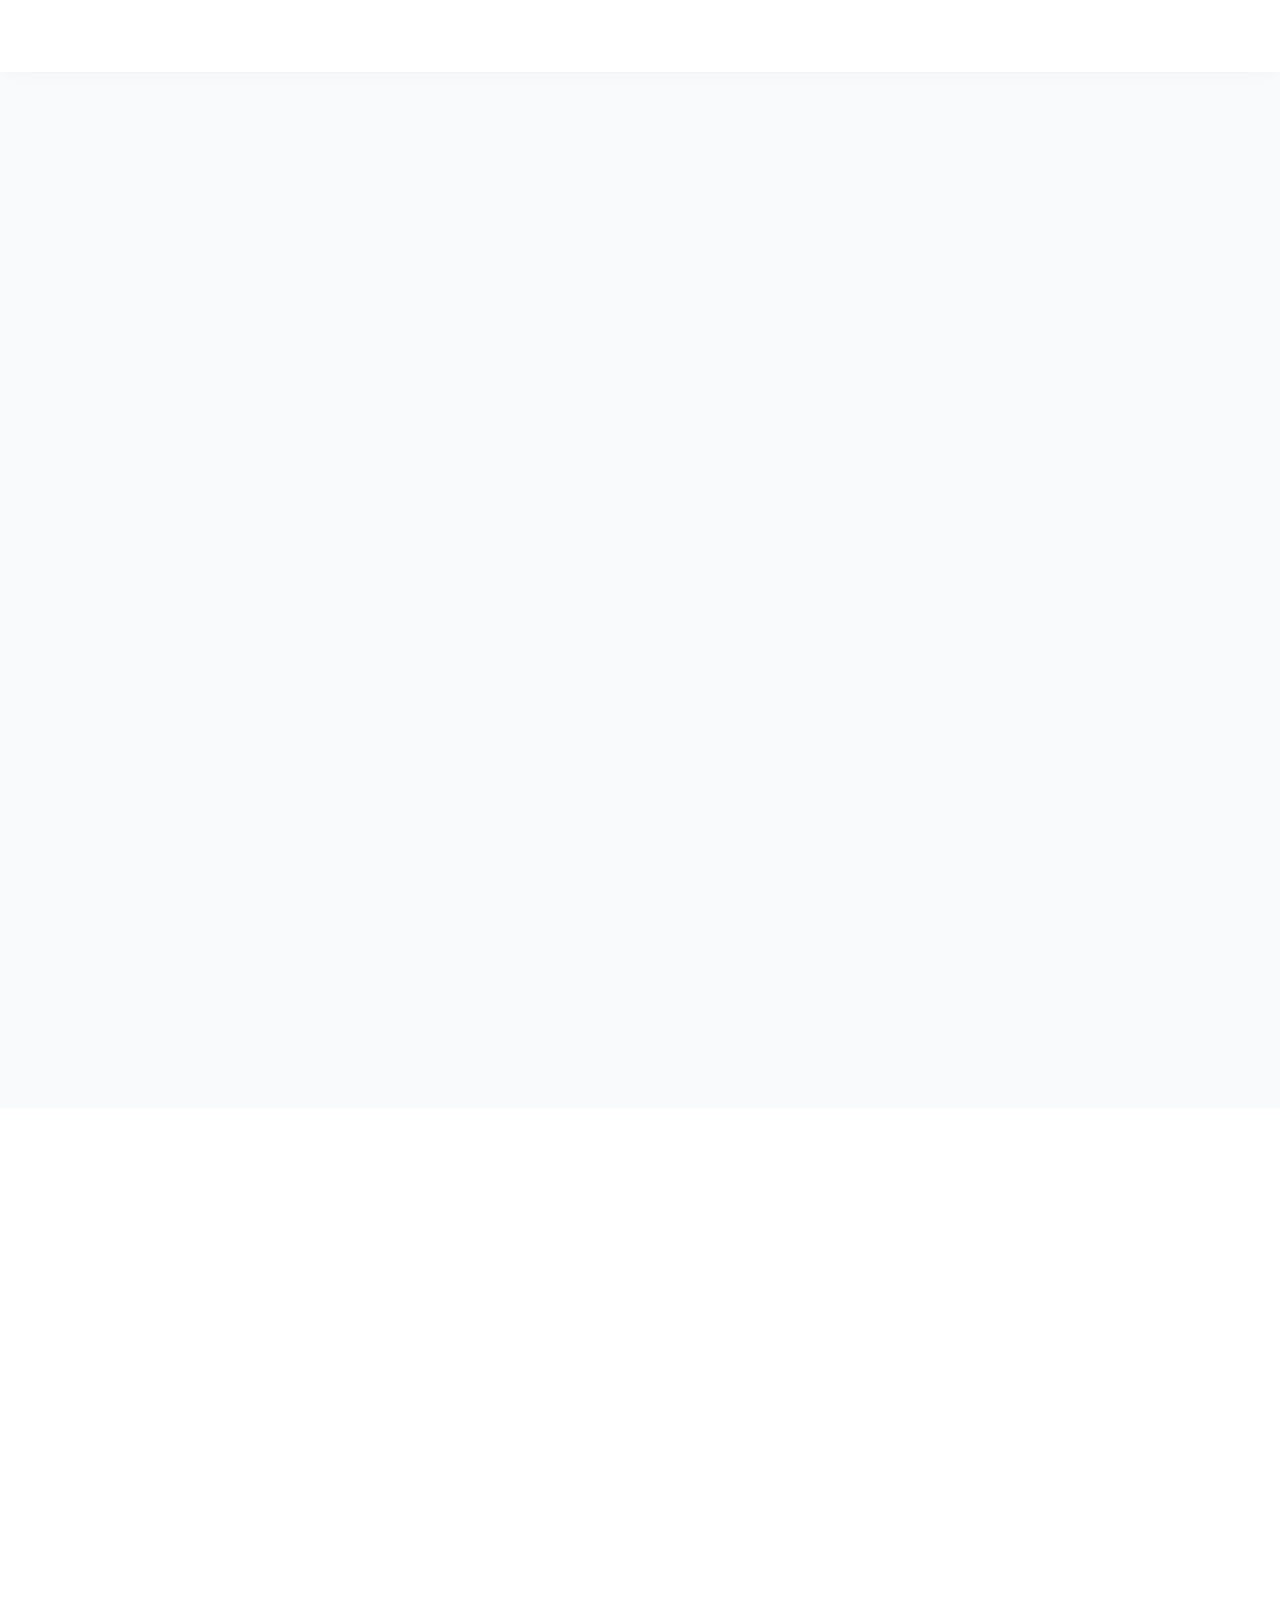
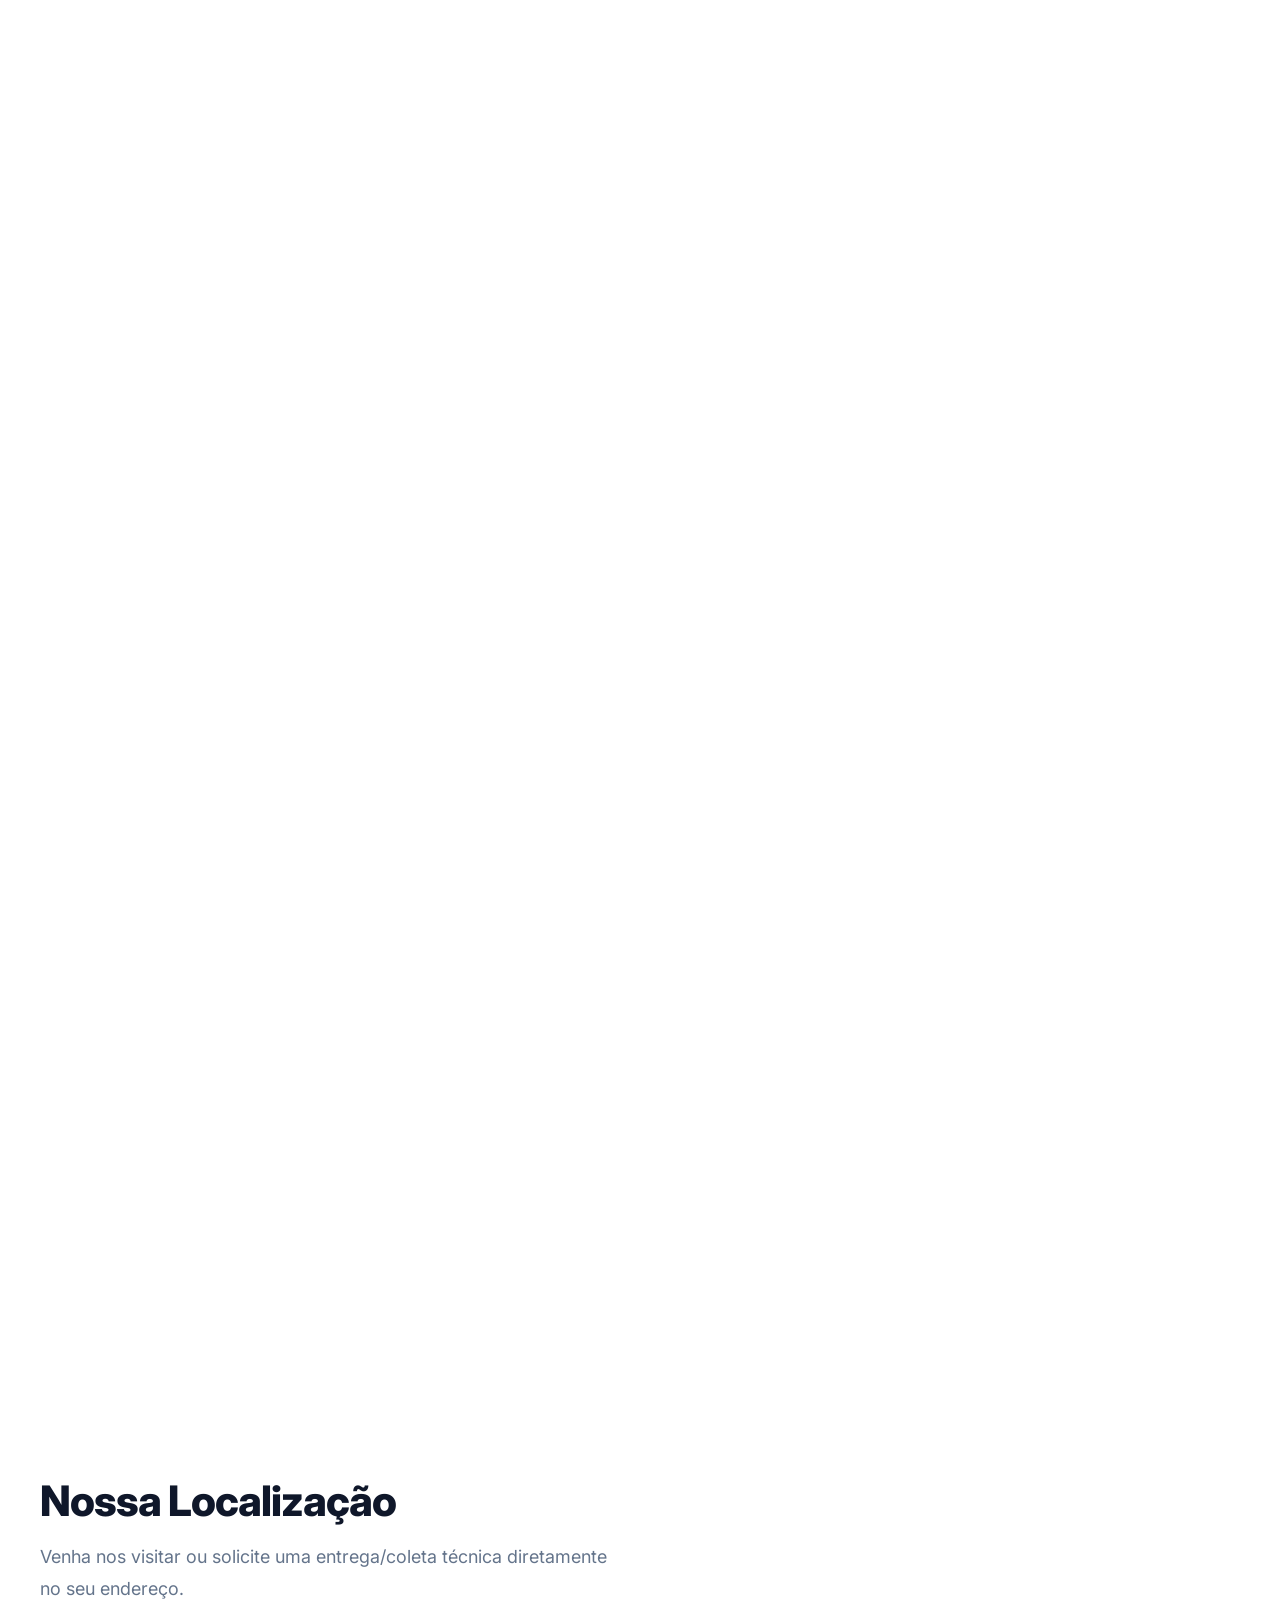
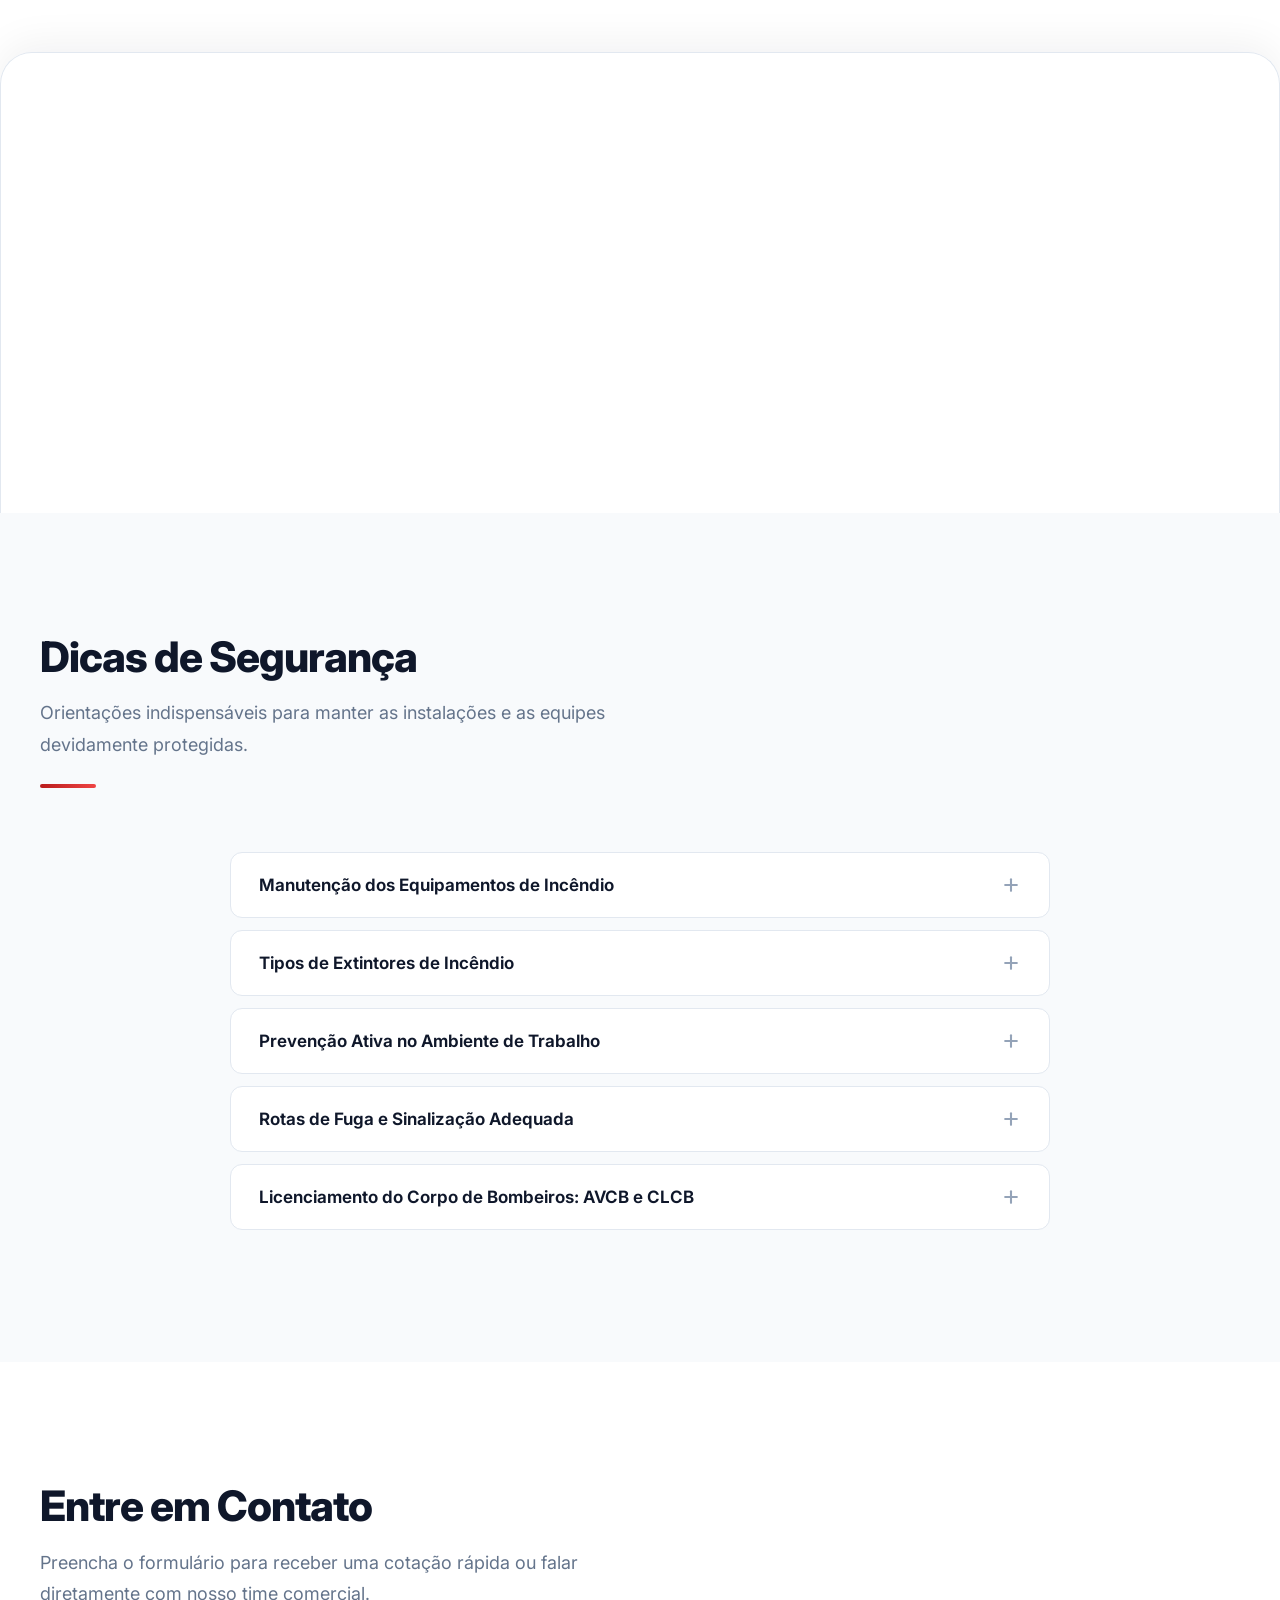
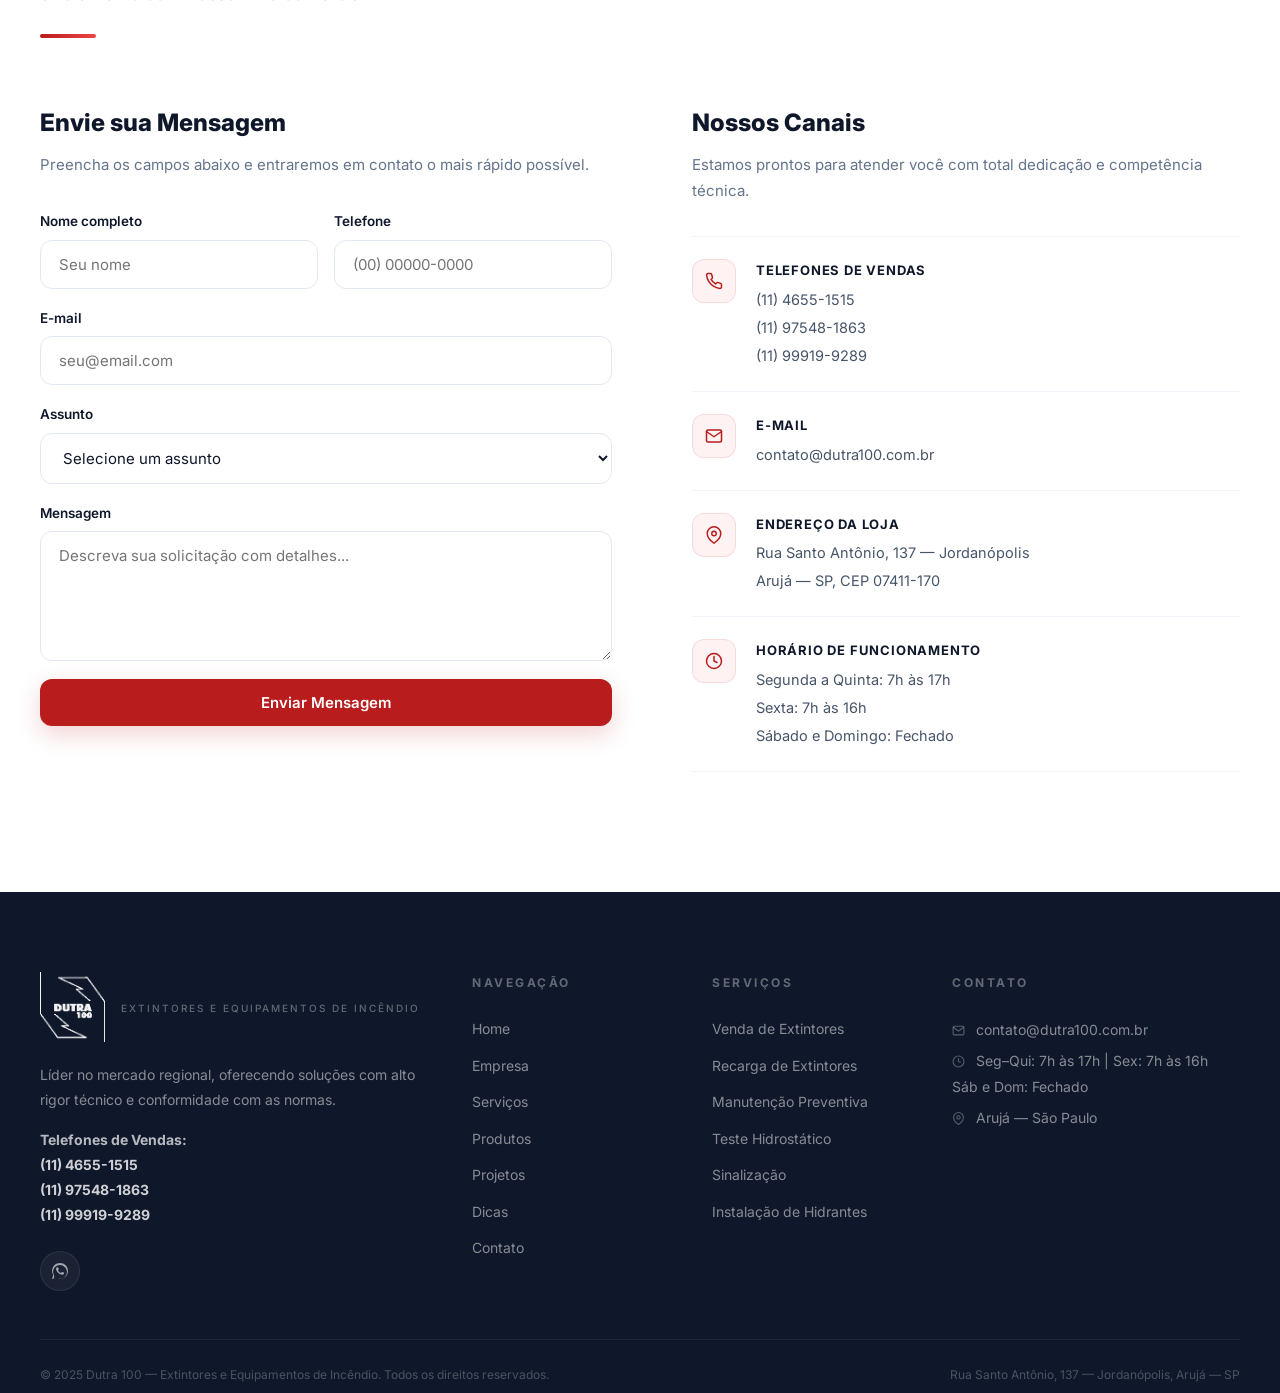
==== commit 49bc8dd6: "feat: add Schema.org LocalBusiness structured data for Google logo and sitelinks indexing" ====
--- a/index.html
+++ b/index.html
@@ -19,6 +19,42 @@
   <link rel="shortcut icon" type="image/x-icon" href="images/favicon-32.png">
   <link rel="apple-touch-icon" href="images/favicon-32.png">
 
+  <!-- Schema.org Structured Data for Google Logo, Sitelinks & Business Info -->
+  <script type="application/ld+json">
+  {
+    "@context": "https://schema.org",
+    "@type": "LocalBusiness",
+    "name": "Dutra 100 — Extintores e Equipamentos de Incêndio",
+    "image": "https://dutra100-extintores.com.br/images/logo_dutra100.png",
+    "logo": "https://dutra100-extintores.com.br/images/logo_dutra100.png",
+    "@id": "https://dutra100-extintores.com.br/#organization",
+    "url": "https://dutra100-extintores.com.br/",
+    "telephone": "+551146551515",
+    "address": {
+      "@type": "PostalAddress",
+      "streetAddress": "Rua Santo Antônio, 137 — Jordanópolis",
+      "addressLocality": "Arujá",
+      "addressRegion": "SP",
+      "postalCode": "07411-170",
+      "addressCountry": "BR"
+    },
+    "openingHoursSpecification": [
+      {
+        "@type": "OpeningHoursSpecification",
+        "dayOfWeek": ["Monday", "Tuesday", "Wednesday", "Thursday"],
+        "opens": "07:00",
+        "closes": "17:00"
+      },
+      {
+        "@type": "OpeningHoursSpecification",
+        "dayOfWeek": "Friday",
+        "opens": "07:00",
+        "closes": "16:00"
+      }
+    ]
+  }
+  </script>
+
   <!-- Stylesheet -->
   <link rel="stylesheet" href="css/style.css?v=2.1">
 </head>
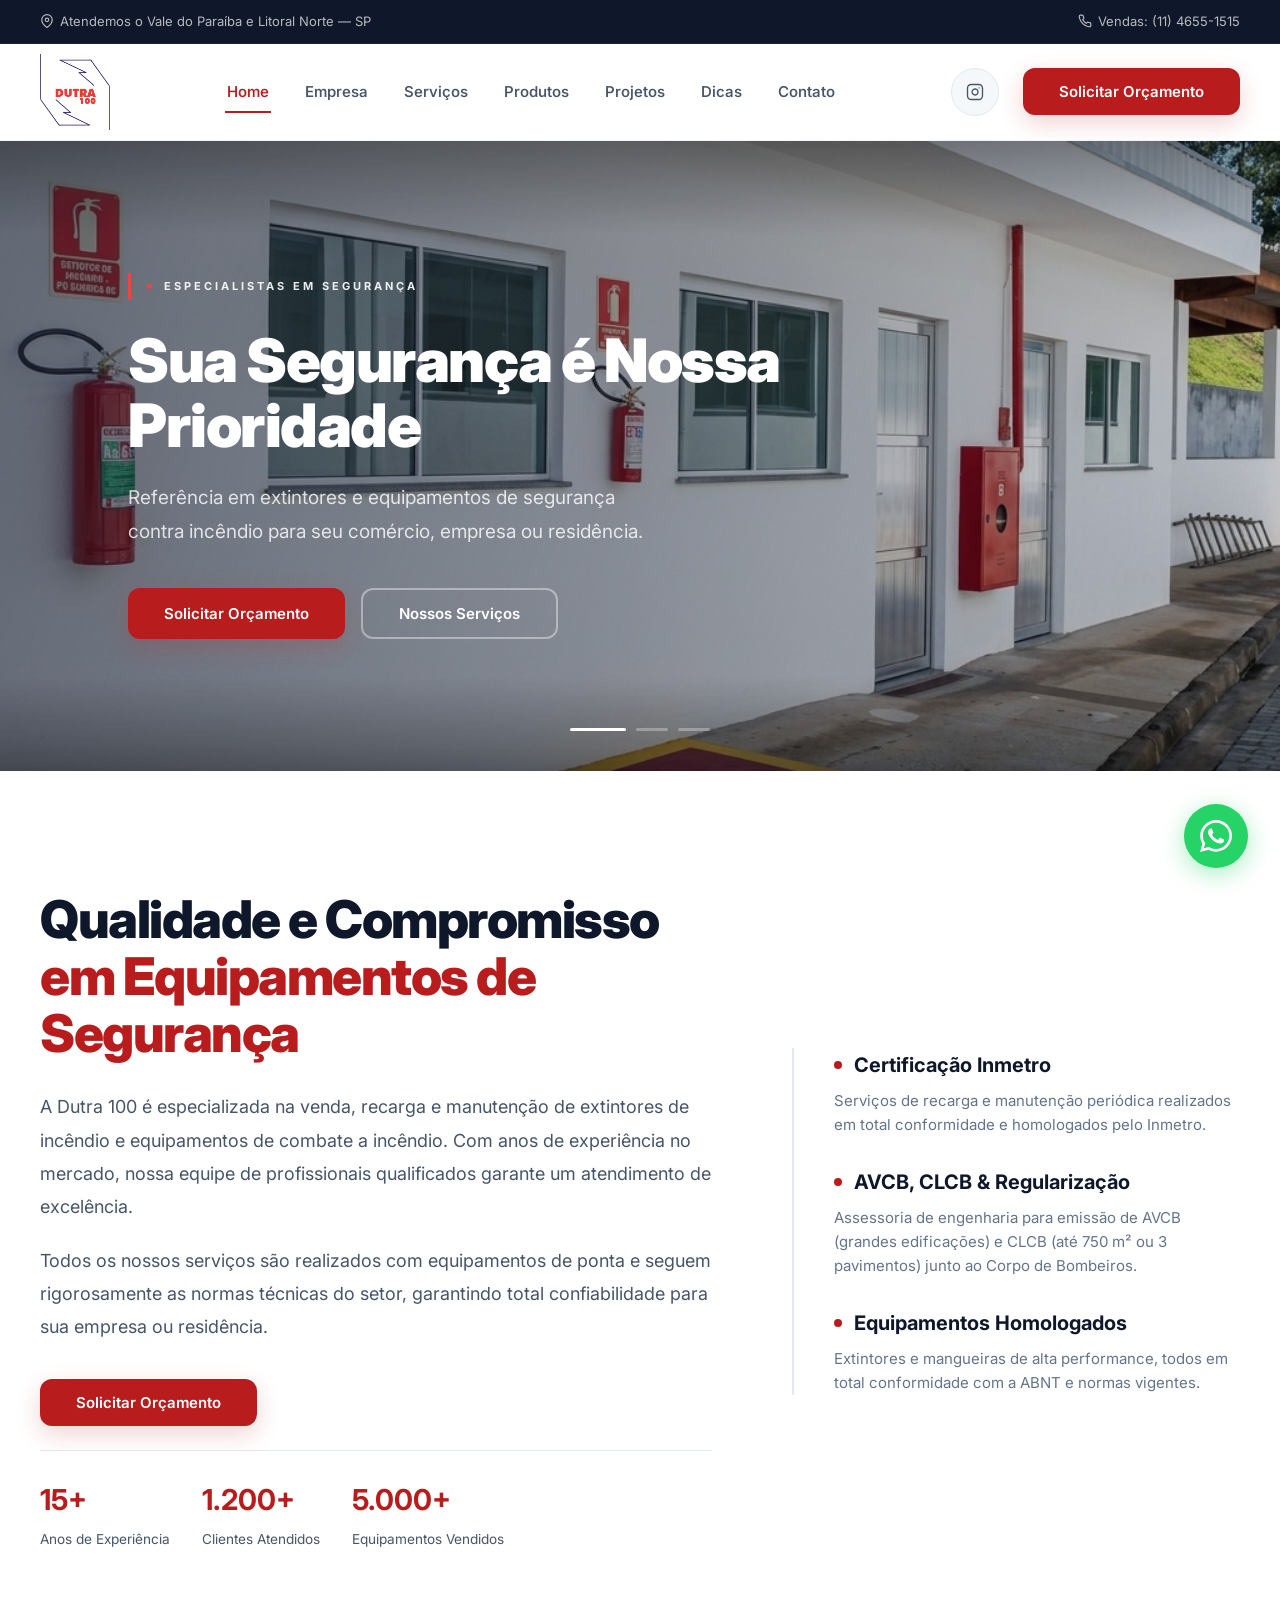
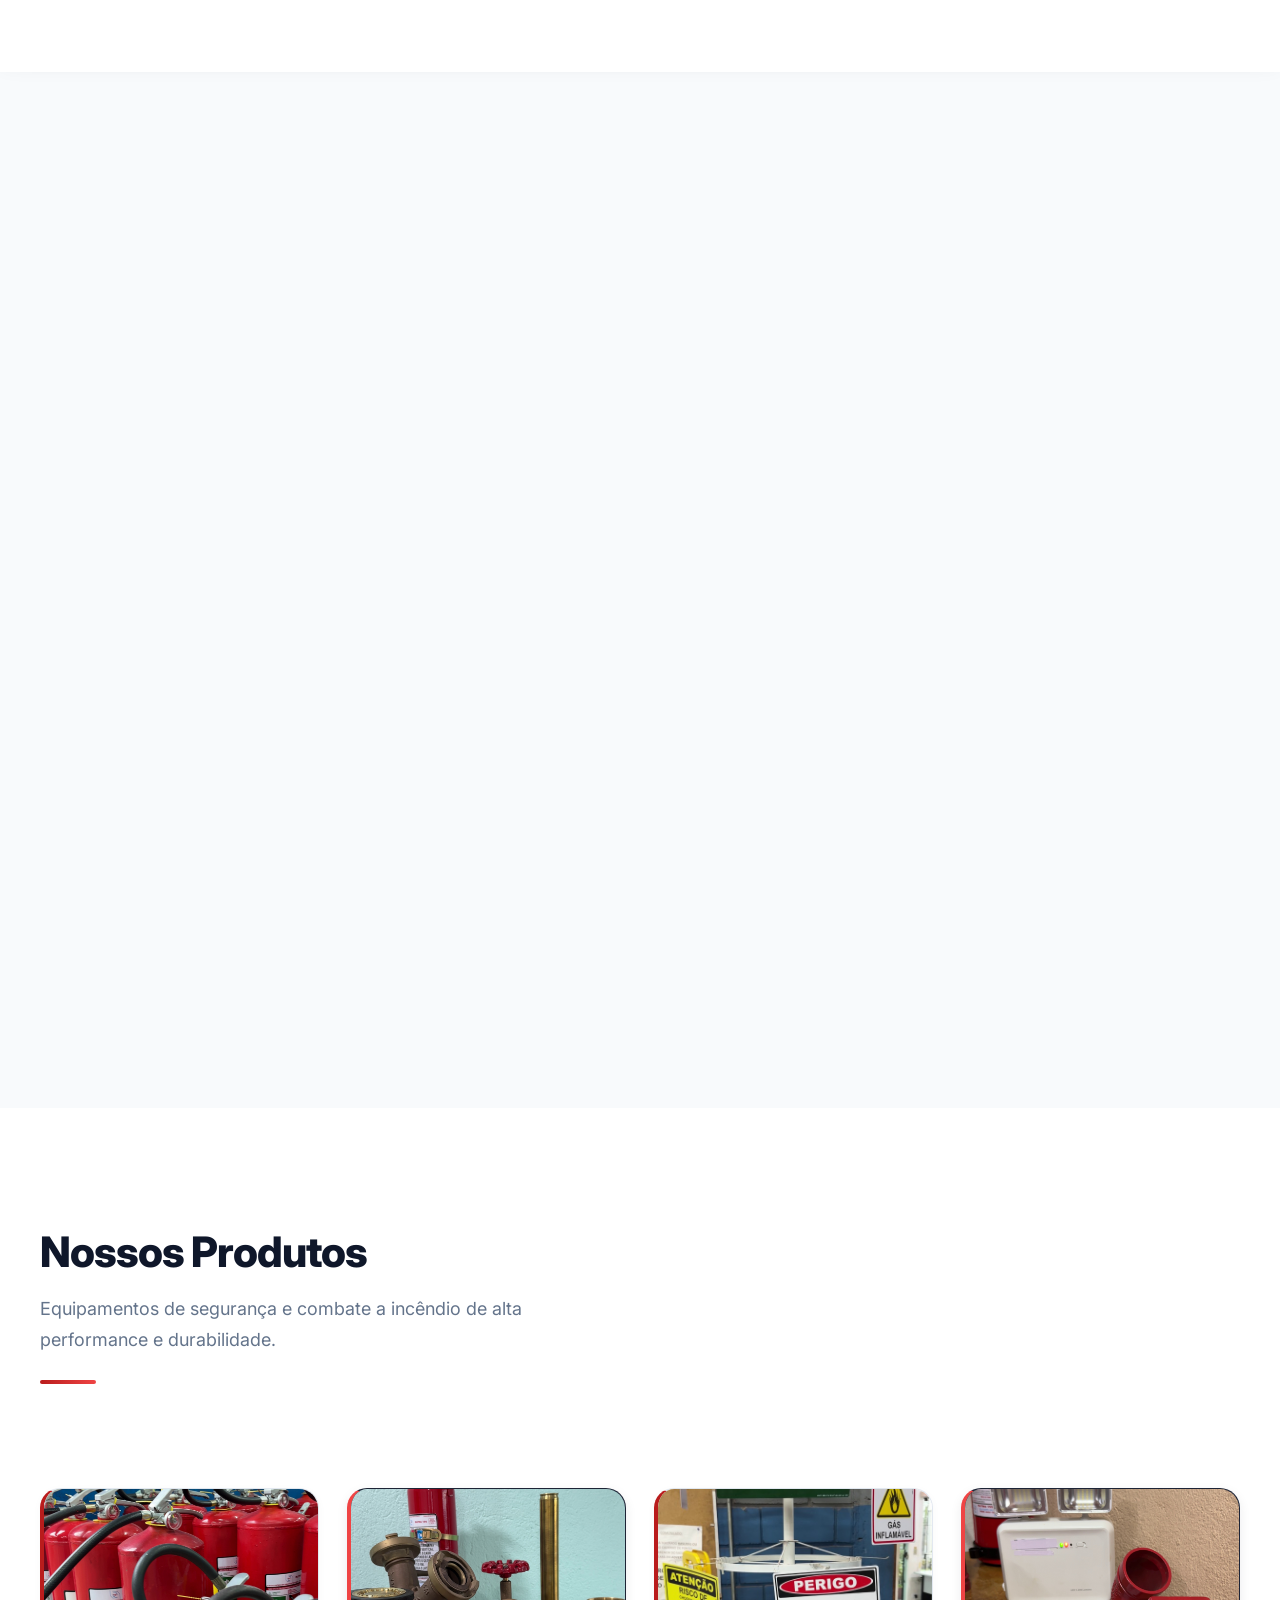
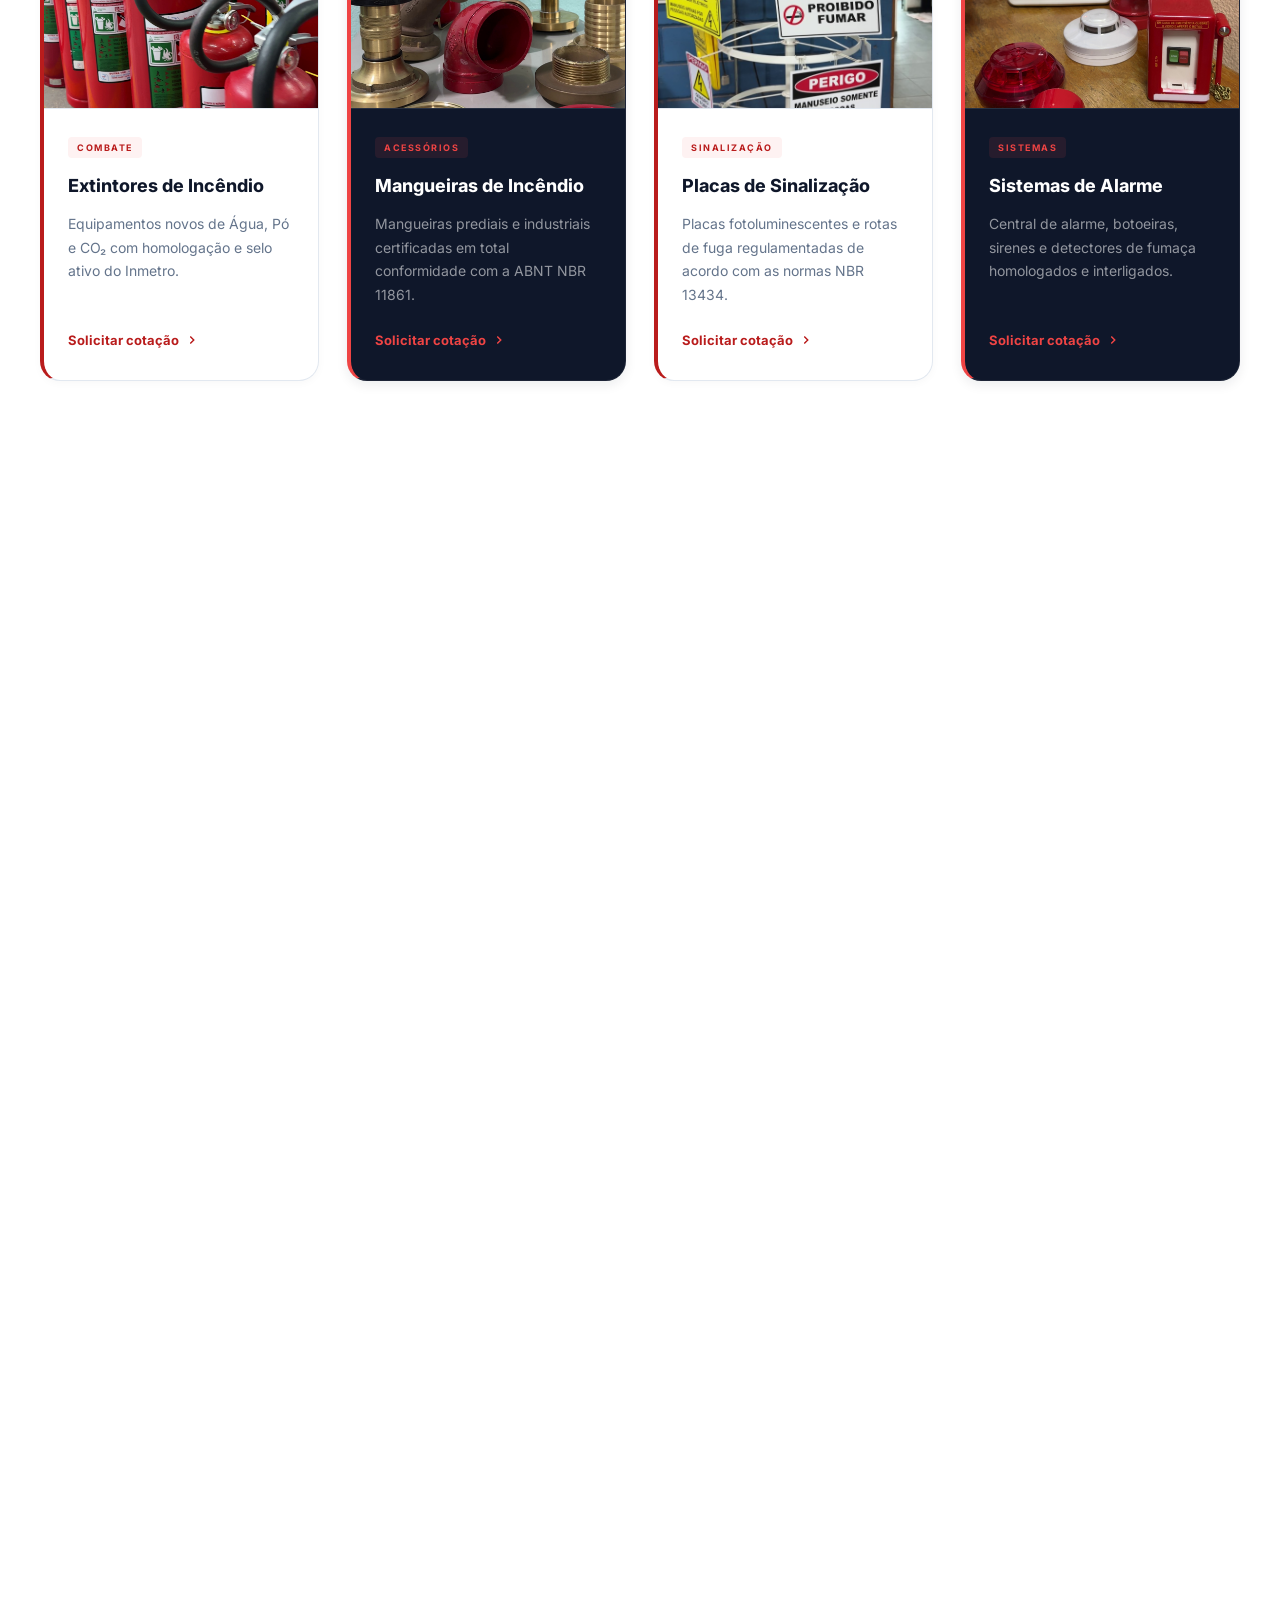
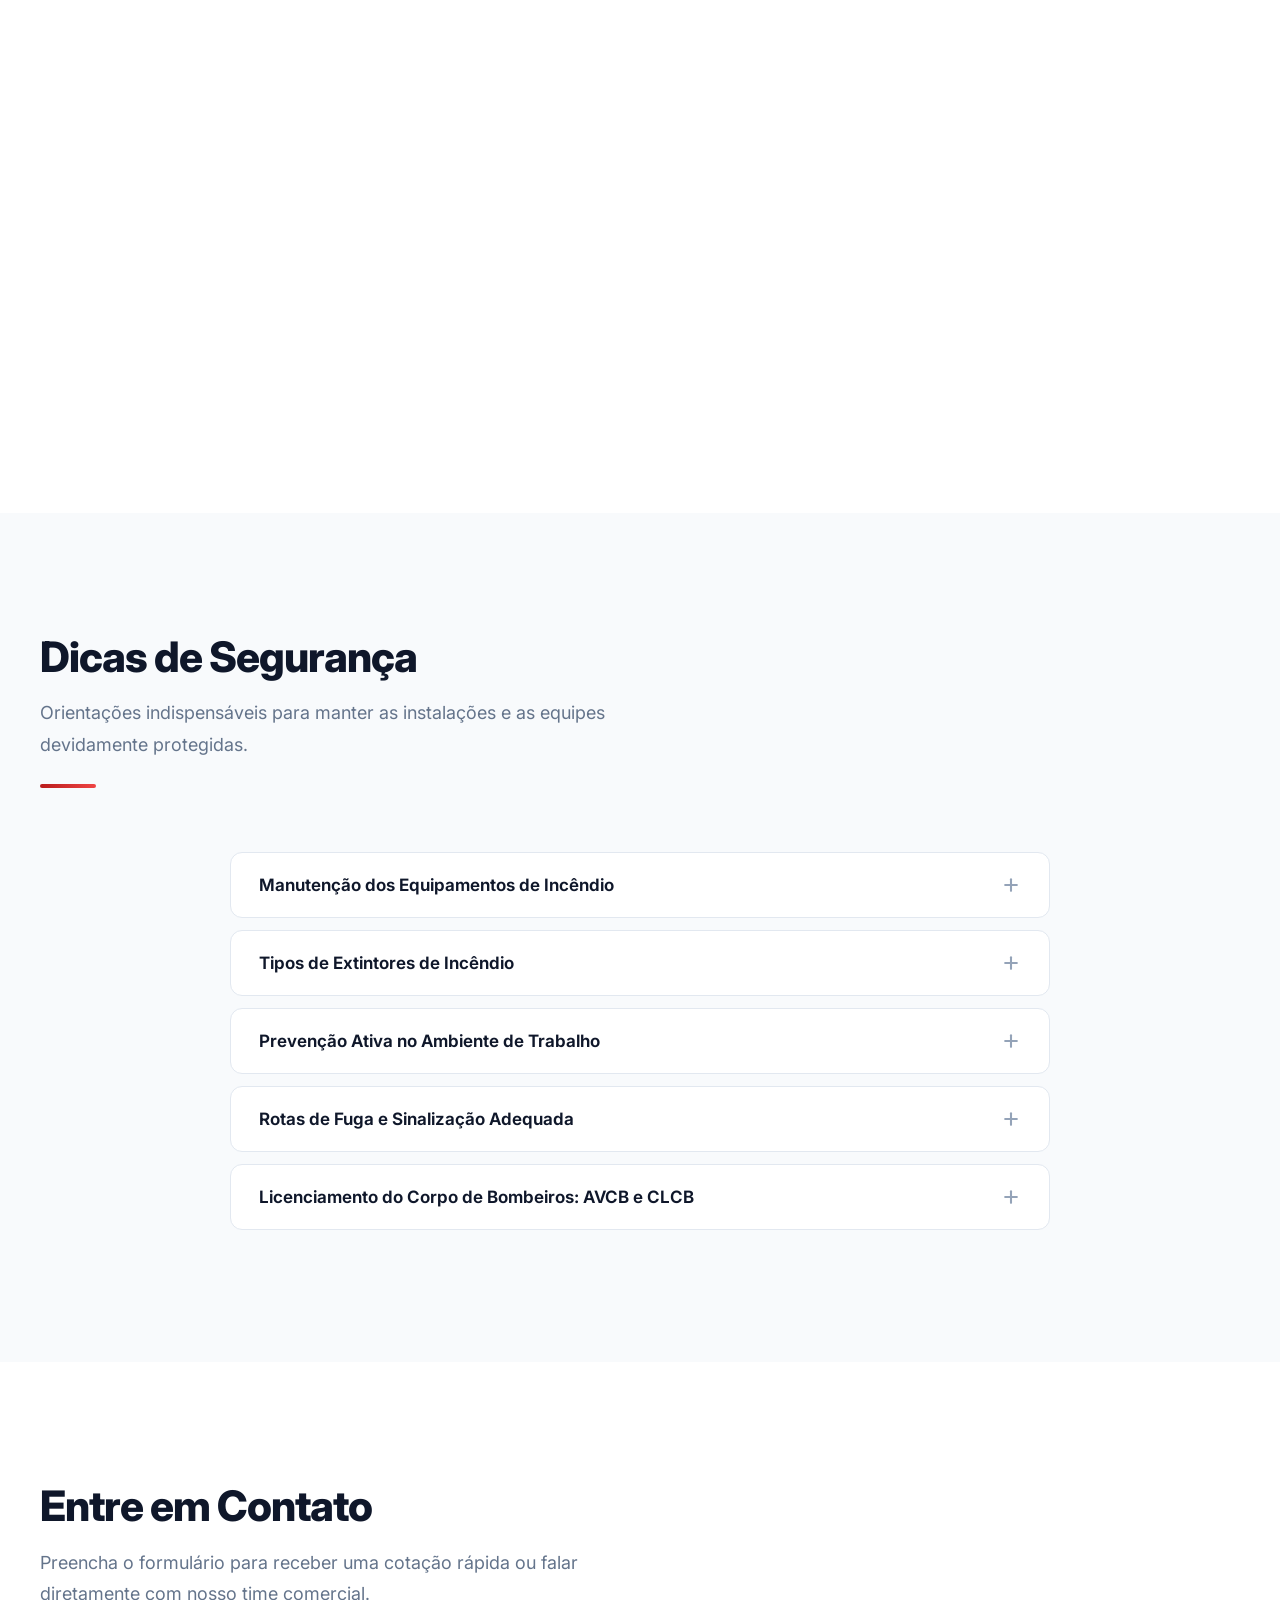
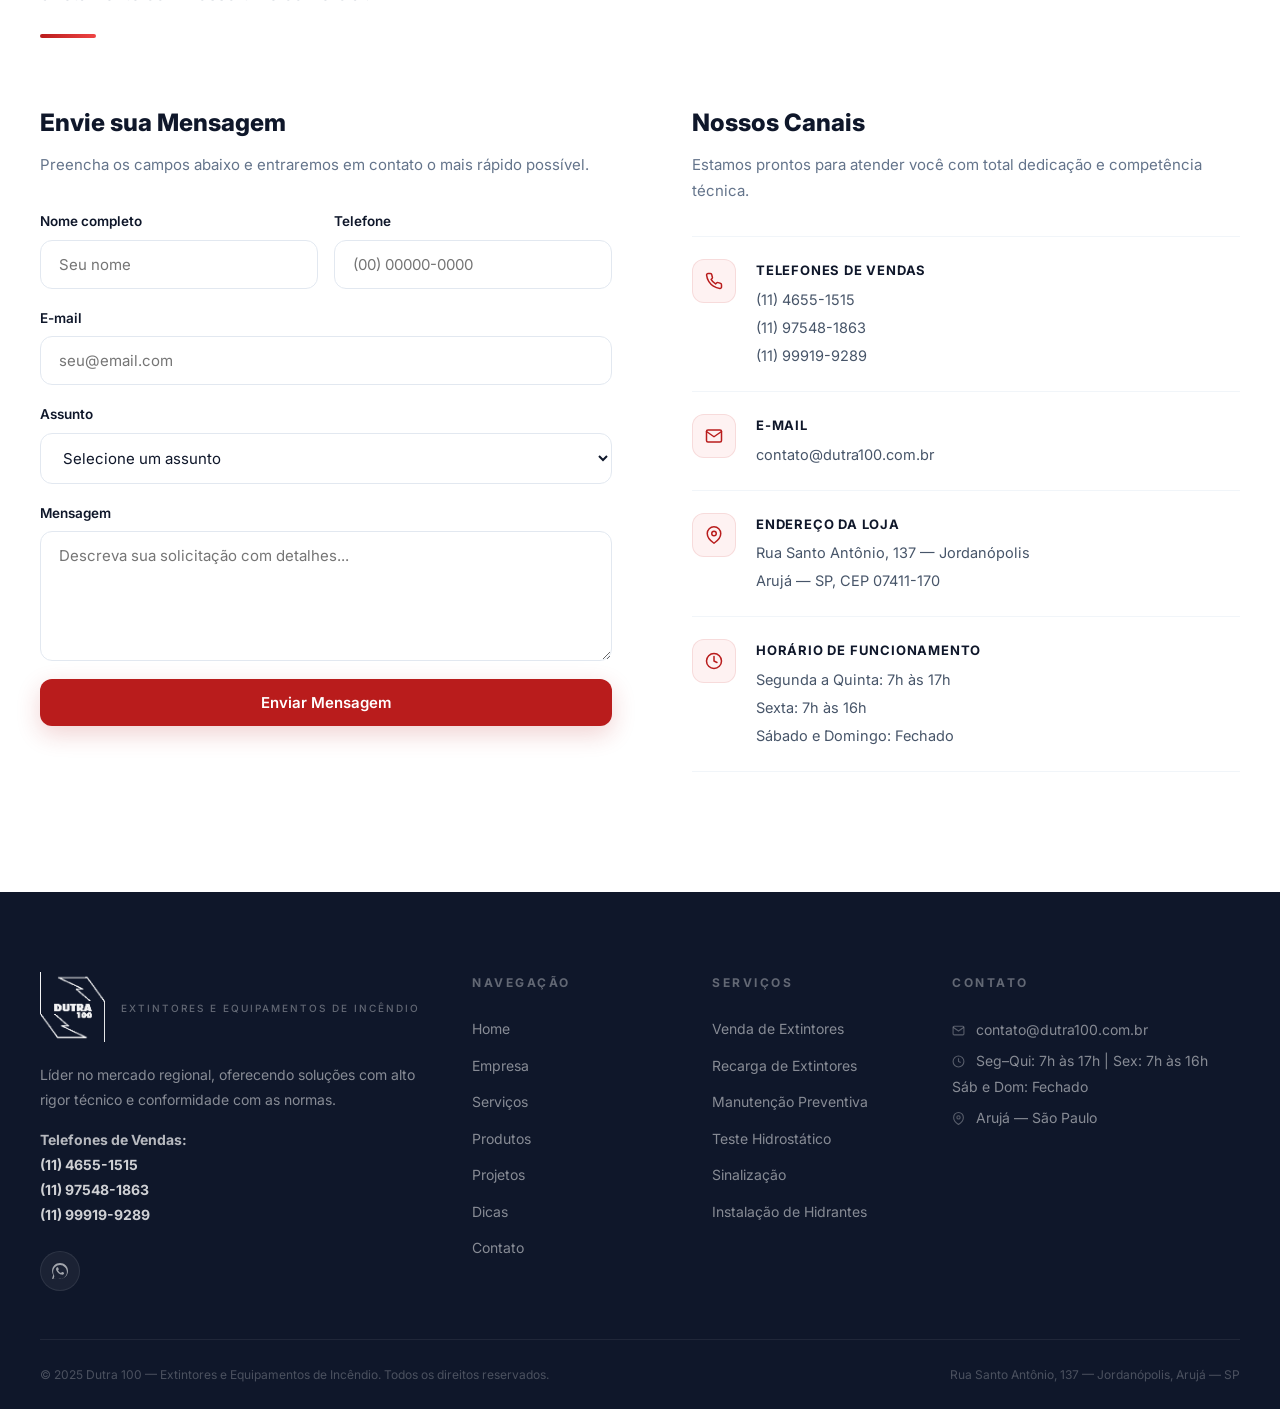
==== commit 1bf361fe: "feat: enrich sitemap.xml and add SiteNavigationElement schema for Google Sitelinks" ====
--- a/index.html
+++ b/index.html
@@ -55,6 +55,58 @@
   }
   </script>
 
+  <!-- Schema.org Navigation List for Google Sitelinks -->
+  <script type="application/ld+json">
+  {
+    "@context": "https://schema.org",
+    "@type": "ItemList",
+    "itemListElement": [
+      {
+        "@type": "SiteNavigationElement",
+        "position": 1,
+        "name": "Empresa",
+        "description": "Conheça a Dutra 100 e nossa estrutura técnica",
+        "url": "https://dutra100-extintores.com.br/#empresa"
+      },
+      {
+        "@type": "SiteNavigationElement",
+        "position": 2,
+        "name": "Serviços",
+        "description": "Venda, recarga de extintores e projetos de AVCB e CLCB",
+        "url": "https://dutra100-extintores.com.br/#servicos"
+      },
+      {
+        "@type": "SiteNavigationElement",
+        "position": 3,
+        "name": "Produtos",
+        "description": "Extintores, mangueiras, placas de sinalização e alarmes",
+        "url": "https://dutra100-extintores.com.br/#produtos"
+      },
+      {
+        "@type": "SiteNavigationElement",
+        "position": 4,
+        "name": "Projetos",
+        "description": "Projetos de combate a incêndio desenvolvidos e instalados",
+        "url": "https://dutra100-extintores.com.br/#projetos"
+      },
+      {
+        "@type": "SiteNavigationElement",
+        "position": 5,
+        "name": "Dicas de Segurança",
+        "description": "Perguntas frequentes e dicas sobre prevenção contra incêndio",
+        "url": "https://dutra100-extintores.com.br/#dicas"
+      },
+      {
+        "@type": "SiteNavigationElement",
+        "position": 6,
+        "name": "Contato",
+        "description": "Solicitação de orçamento, telefones de vendas e endereço",
+        "url": "https://dutra100-extintores.com.br/#contato"
+      }
+    ]
+  }
+  </script>
+
   <!-- Stylesheet -->
   <link rel="stylesheet" href="css/style.css?v=2.1">
 </head>
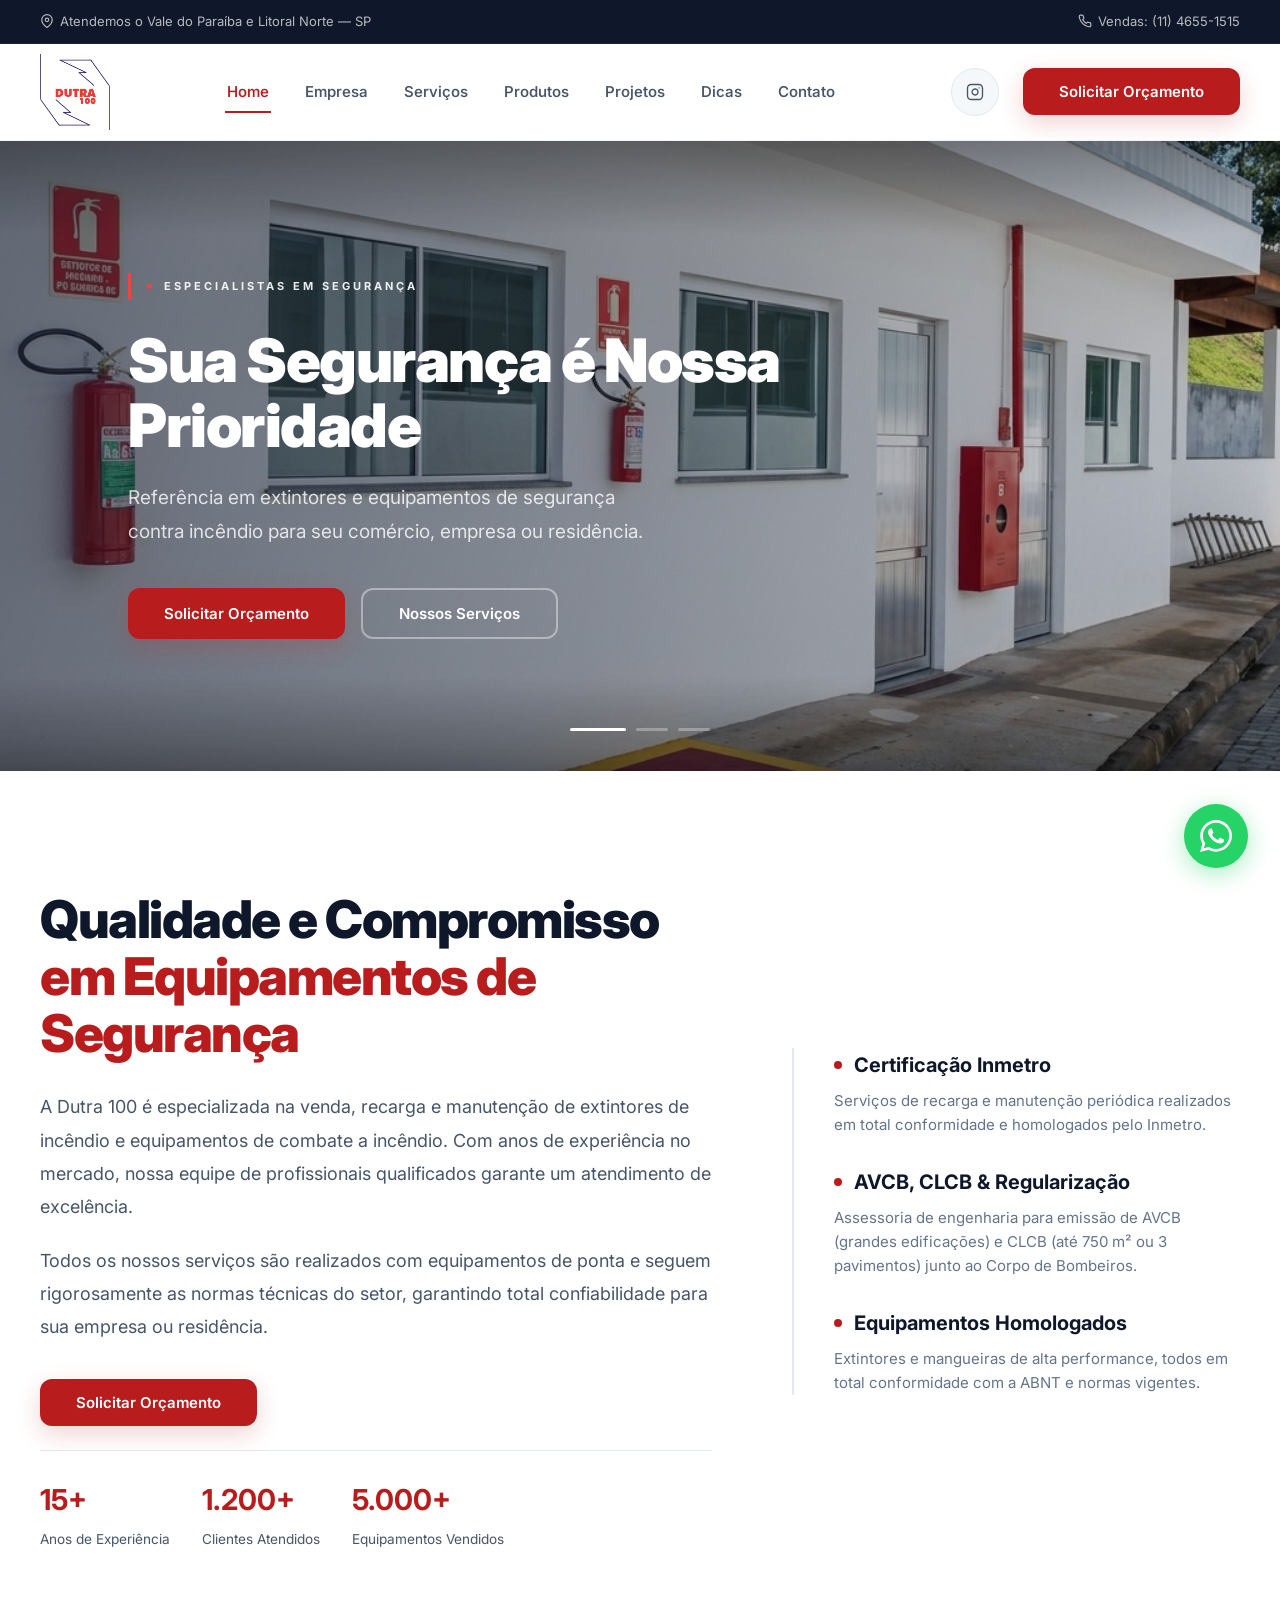
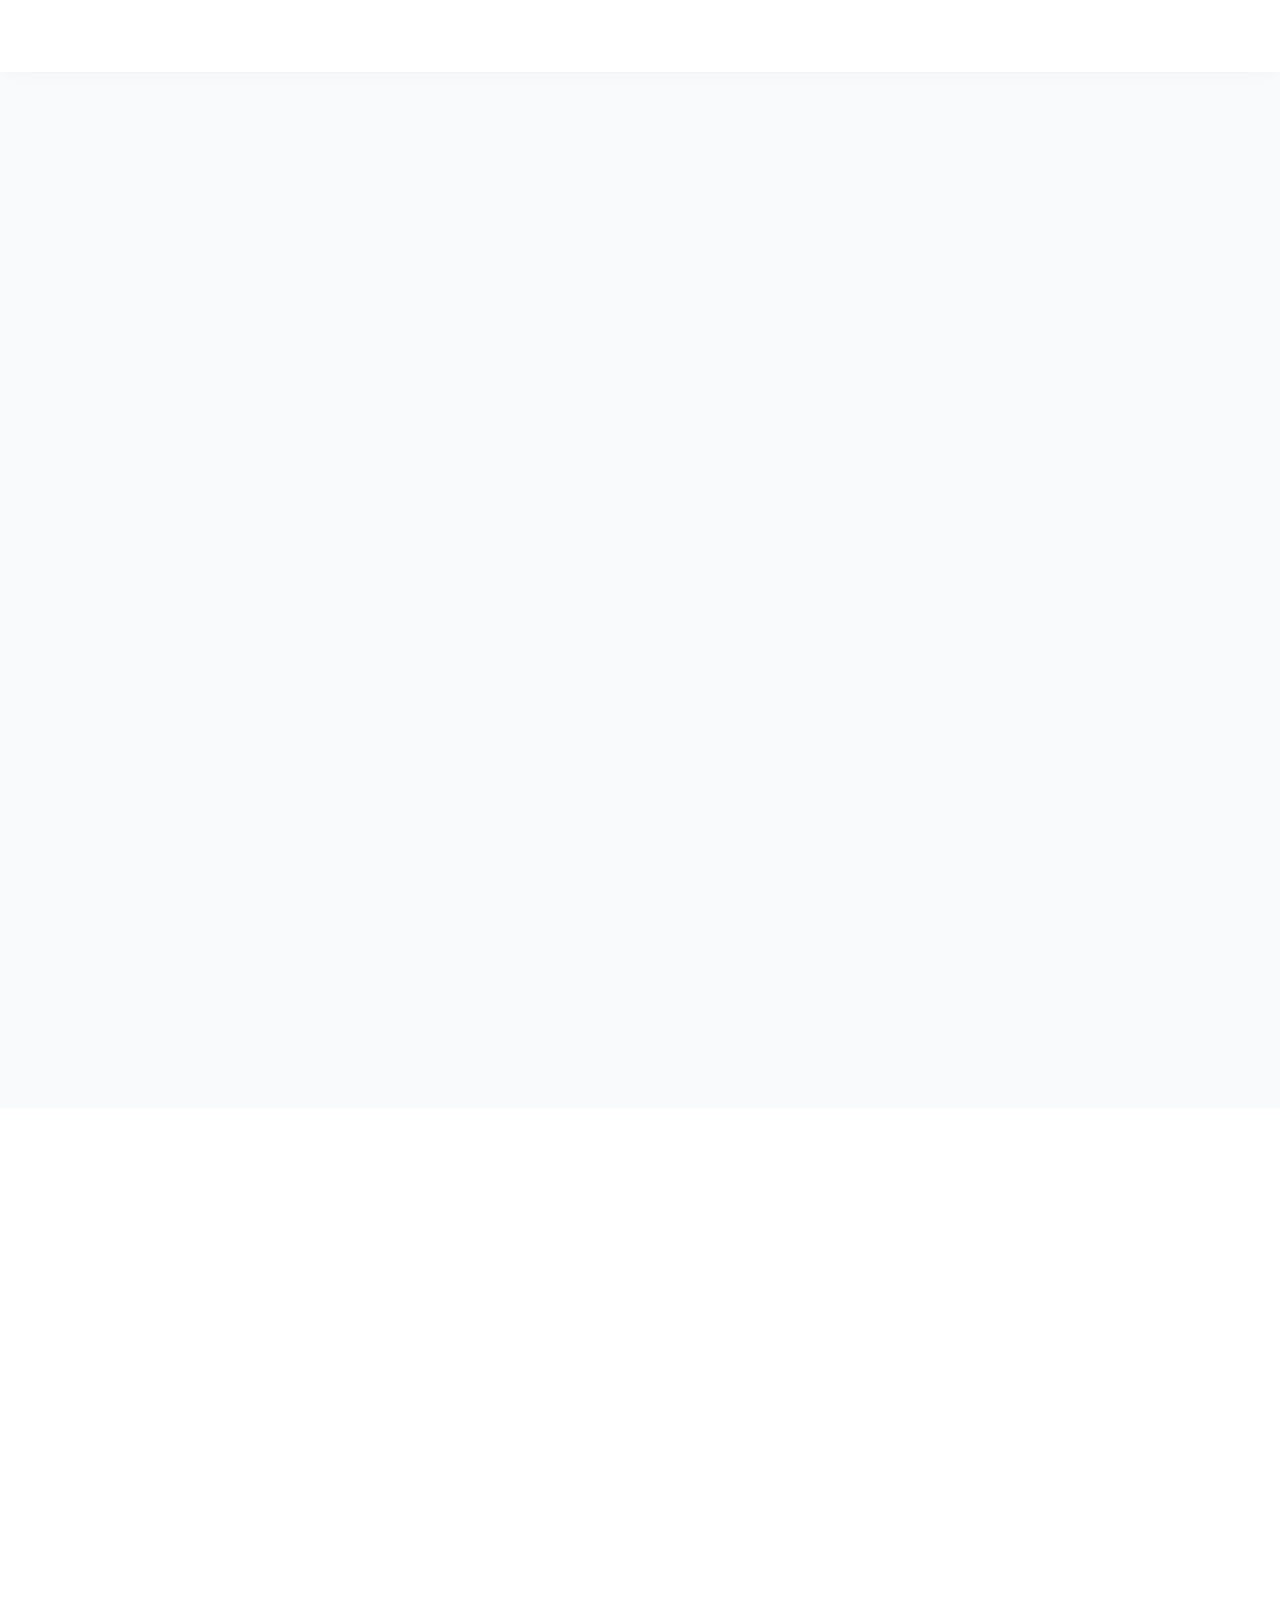
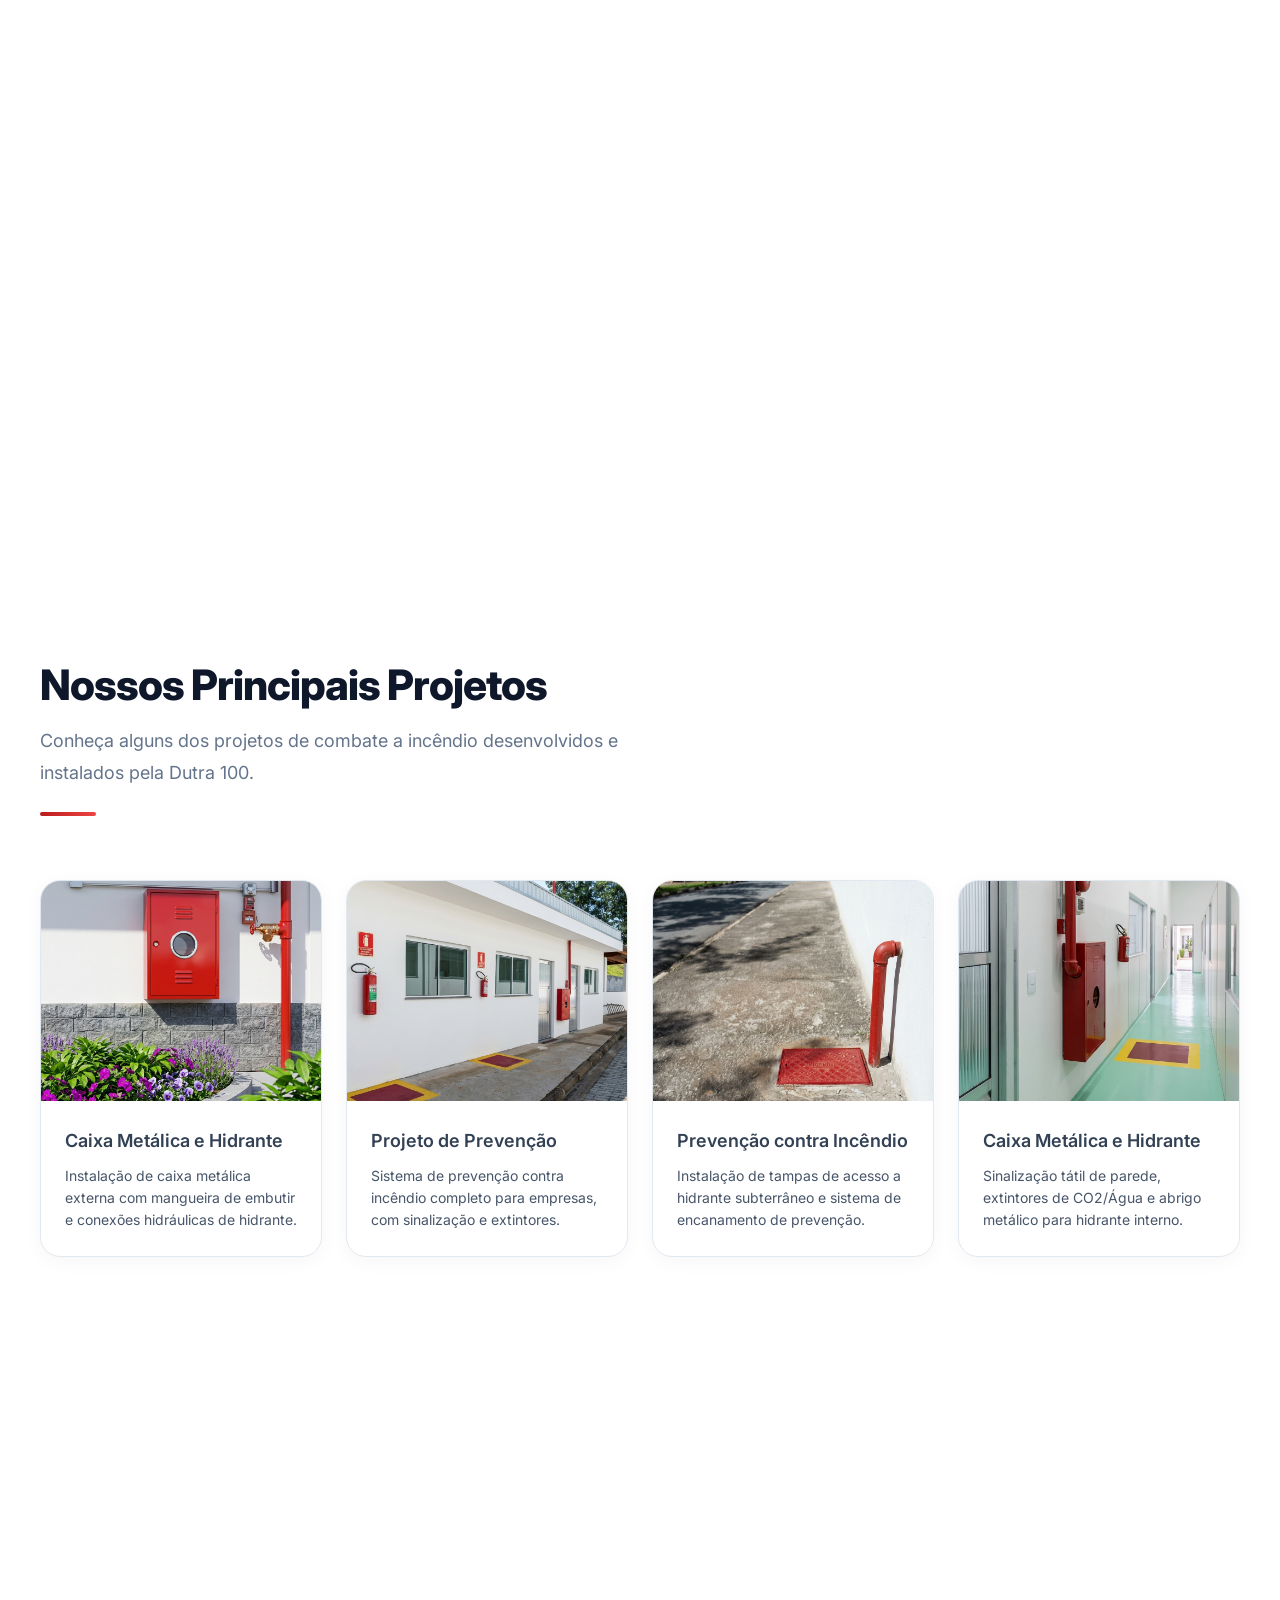
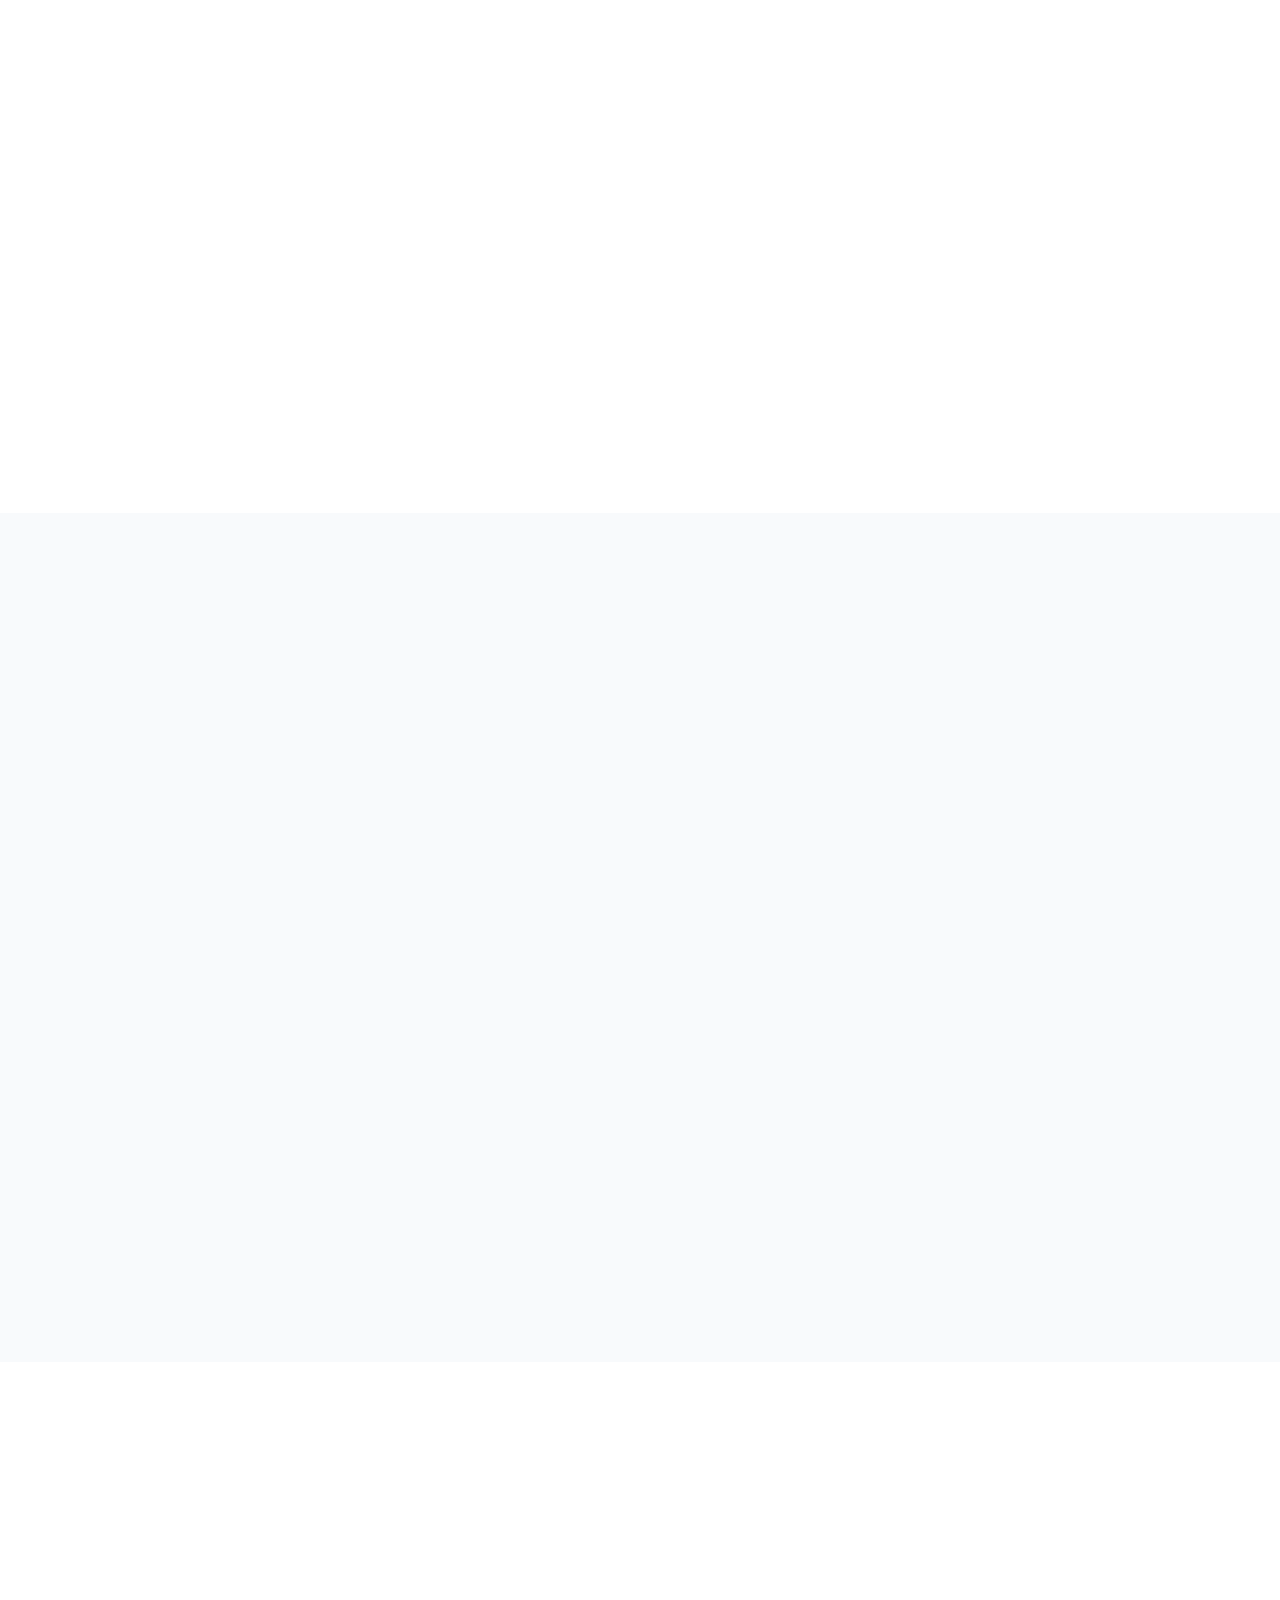
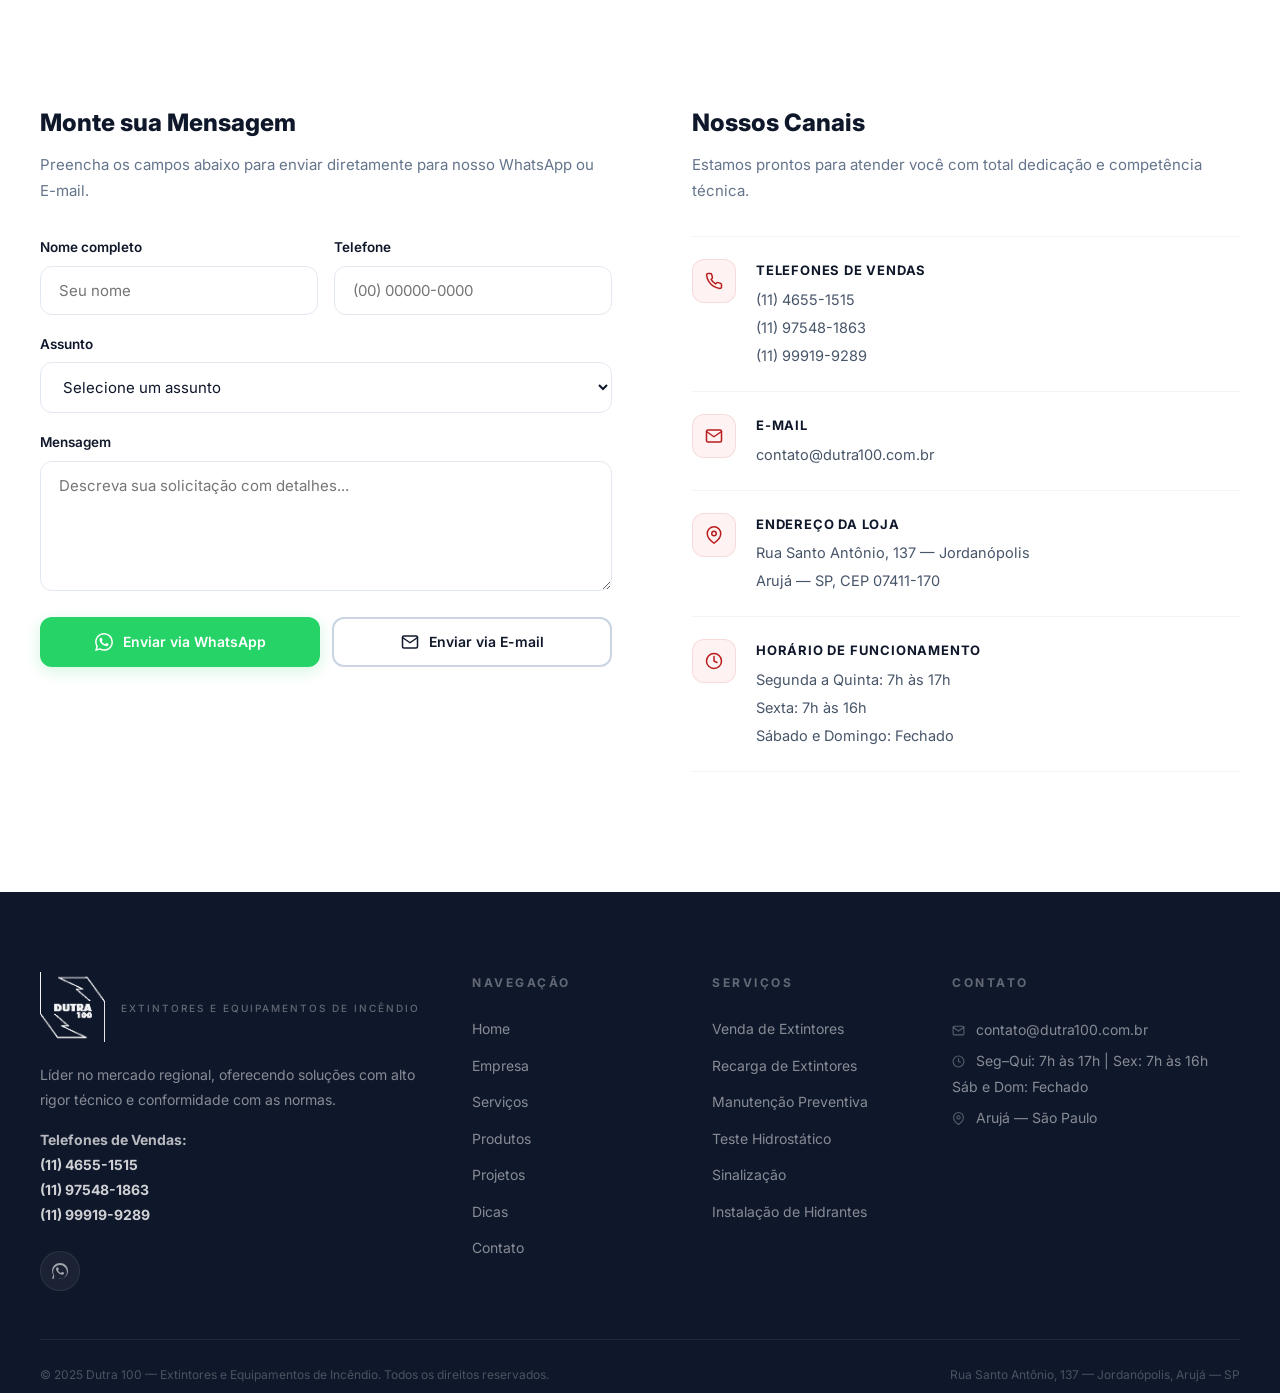
==== commit 92611709: "feat: simplify contact form with direct WhatsApp and Email dispatch buttons" ====
--- a/index.html
+++ b/index.html
@@ -629,10 +629,11 @@
       </div>
 
       <div class="contact-grid">
-        <!-- Form -->
+        <!-- Form & Contact Actions -->
         <div class="form-wrap reveal-left">
-          <h3>Envie sua Mensagem</h3>
-          <p>Preencha os campos abaixo e entraremos em contato o mais rápido possível.</p>
+          <h3>Monte sua Mensagem</h3>
+          <p>Preencha os campos abaixo para enviar diretamente para nosso WhatsApp ou E-mail.</p>
+
           <form class="contact-form" id="contact-form" novalidate>
             <div class="form-row">
               <div class="form-group">
@@ -645,29 +646,32 @@
               </div>
             </div>
             <div class="form-group">
-              <label for="email">E-mail</label>
-              <input type="email" id="email" name="email" placeholder="seu@email.com" autocomplete="email">
-            </div>
-            <div class="form-group">
               <label for="subject">Assunto</label>
               <select id="subject" name="subject">
                 <option value="">Selecione um assunto</option>
-                <option value="orcamento-extintores">Orçamento de Extintores</option>
-
-                <option value="recarga">Recarga de Extintores</option>
-                <option value="manutencao">Manutenção Preventiva</option>
-                <option value="teste">Teste Hidrostático</option>
-                <option value="sinalizacao">Sinalização de Segurança</option>
-                <option value="outro">Outro assunto</option>
+                <option value="Orçamento de Extintores">Orçamento de Extintores</option>
+                <option value="Recarga de Extintores">Recarga de Extintores</option>
+                <option value="Manutenção Preventiva">Manutenção Preventiva</option>
+                <option value="Teste Hidrostático">Teste Hidrostático</option>
+                <option value="Sinalização de Segurança">Sinalização de Segurança</option>
+                <option value="Outro assunto">Outro assunto</option>
               </select>
             </div>
             <div class="form-group">
               <label for="message">Mensagem</label>
-              <textarea id="message" name="message" placeholder="Descreva sua solicitação com detalhes..." rows="5"></textarea>
-            </div>
-            <button type="submit" class="btn btn-primary" id="form-submit-btn" style="width:100%">
-              Enviar Mensagem
-            </button>
+              <textarea id="message" name="message" placeholder="Descreva sua solicitação com detalhes..." rows="4"></textarea>
+            </div>
+
+            <div class="form-dual-buttons">
+              <button type="button" class="btn btn-whatsapp" id="send-wa-btn" style="justify-content:center; padding:14px 12px; font-size:14px;">
+                <svg xmlns="http://www.w3.org/2000/svg" width="18" height="18" viewBox="0 0 24 24" fill="currentColor"><path d="M17.472 14.382c-.297-.149-1.758-.867-2.03-.967-.273-.099-.471-.148-.67.15-.197.297-.767.966-.94 1.164-.173.199-.347.223-.644.075-.297-.15-1.255-.463-2.39-1.475-.883-.788-1.48-1.761-1.653-2.059-.173-.297-.018-.458.13-.606.134-.133.298-.347.446-.52.149-.174.198-.298.298-.497.099-.198.05-.371-.025-.52-.075-.149-.669-1.612-.916-2.207-.242-.579-.487-.5-.669-.51-.173-.008-.371-.01-.57-.01-.198 0-.52.074-.792.372-.272.297-1.04 1.016-1.04 2.479 0 1.462 1.065 2.875 1.213 3.074.149.198 2.096 3.2 5.077 4.487.709.306 1.262.489 1.694.625.712.227 1.36.195 1.871.118.571-.085 1.758-.719 2.006-1.413.248-.694.248-1.289.173-1.413-.074-.124-.272-.198-.57-.347m-5.421 7.403h-.004a9.87 9.87 0 01-5.031-1.378l-.361-.214-3.741.982.998-3.648-.235-.374a9.86 9.86 0 01-1.51-5.26c.001-5.45 4.436-9.884 9.888-9.884 2.64 0 5.122 1.03 6.988 2.898a9.825 9.825 0 012.893 6.994c-.003 5.45-4.437 9.884-9.885 9.884m8.413-18.297A11.815 11.815 0 0012.05 0C5.495 0 .16 5.335.157 11.892c0 2.096.547 4.142 1.588 5.945L.057 24l6.305-1.654a11.882 11.882 0 005.683 1.448h.005c6.554 0 11.89-5.335 11.893-11.893a11.821 11.821 0 00-3.48-8.413z"/></svg>
+                Enviar via WhatsApp
+              </button>
+              <button type="button" class="btn btn-outline" id="send-mail-btn" style="justify-content:center; padding:14px 12px; font-size:14px; border-color:var(--gray-300); color:var(--navy);">
+                <svg xmlns="http://www.w3.org/2000/svg" width="18" height="18" viewBox="0 0 24 24" fill="none" stroke="currentColor" stroke-width="2" stroke-linecap="round" stroke-linejoin="round"><path d="M4 4h16c1.1 0 2 .9 2 2v12c0 1.1-.9 2-2 2H4c-1.1 0-2-.9-2-2V6c0-1.1.9-2 2-2z"/><polyline points="22,6 12,13 2,6"/></svg>
+                Enviar via E-mail
+              </button>
+            </div>
           </form>
         </div>
 
--- a/css/style.css
+++ b/css/style.css
@@ -1354,6 +1354,19 @@
   gap: 18px;
 }
 
+.form-dual-buttons{
+  display: grid;
+  grid-template-columns: 1fr 1fr;
+  gap: 12px;
+  margin-top: 8px;
+}
+
+@media (max-width: 540px){
+  .form-dual-buttons{
+    grid-template-columns: 1fr;
+  }
+}
+
 .form-group{
   display: flex;
   flex-direction: column;
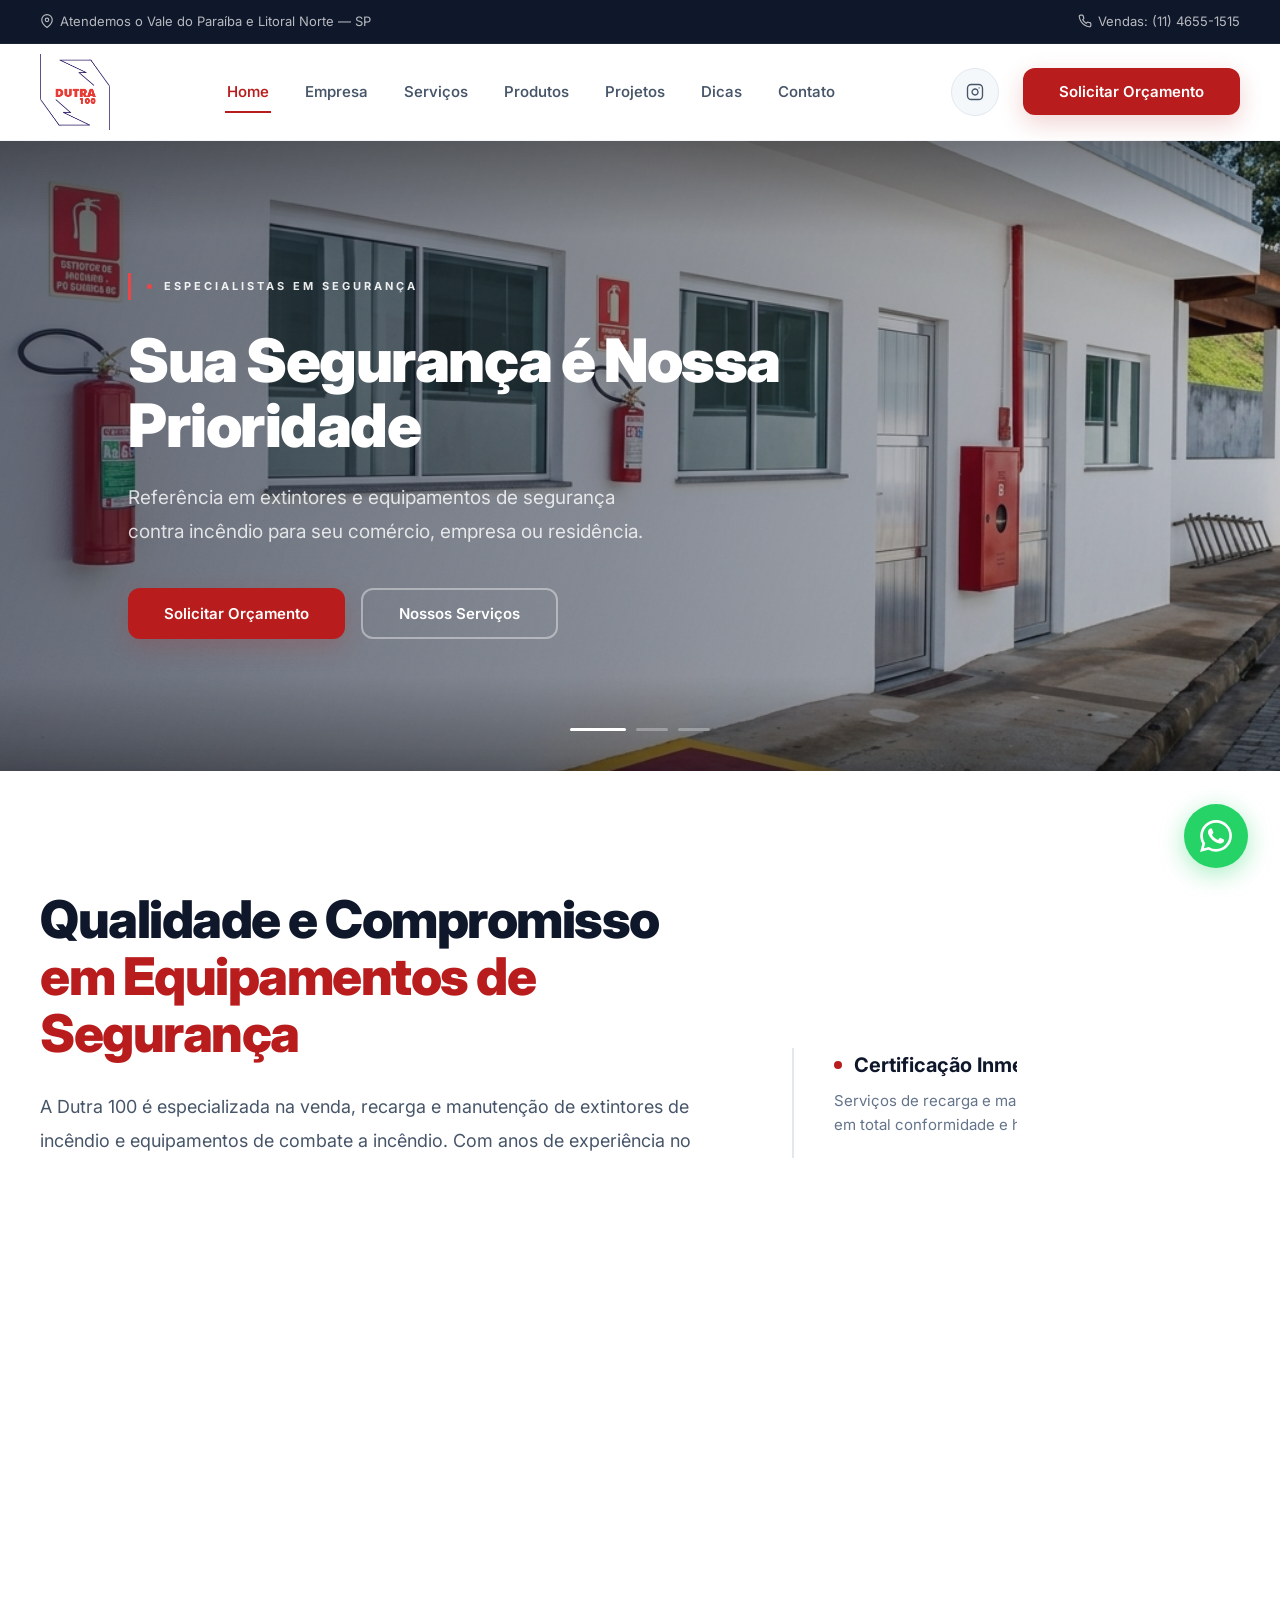
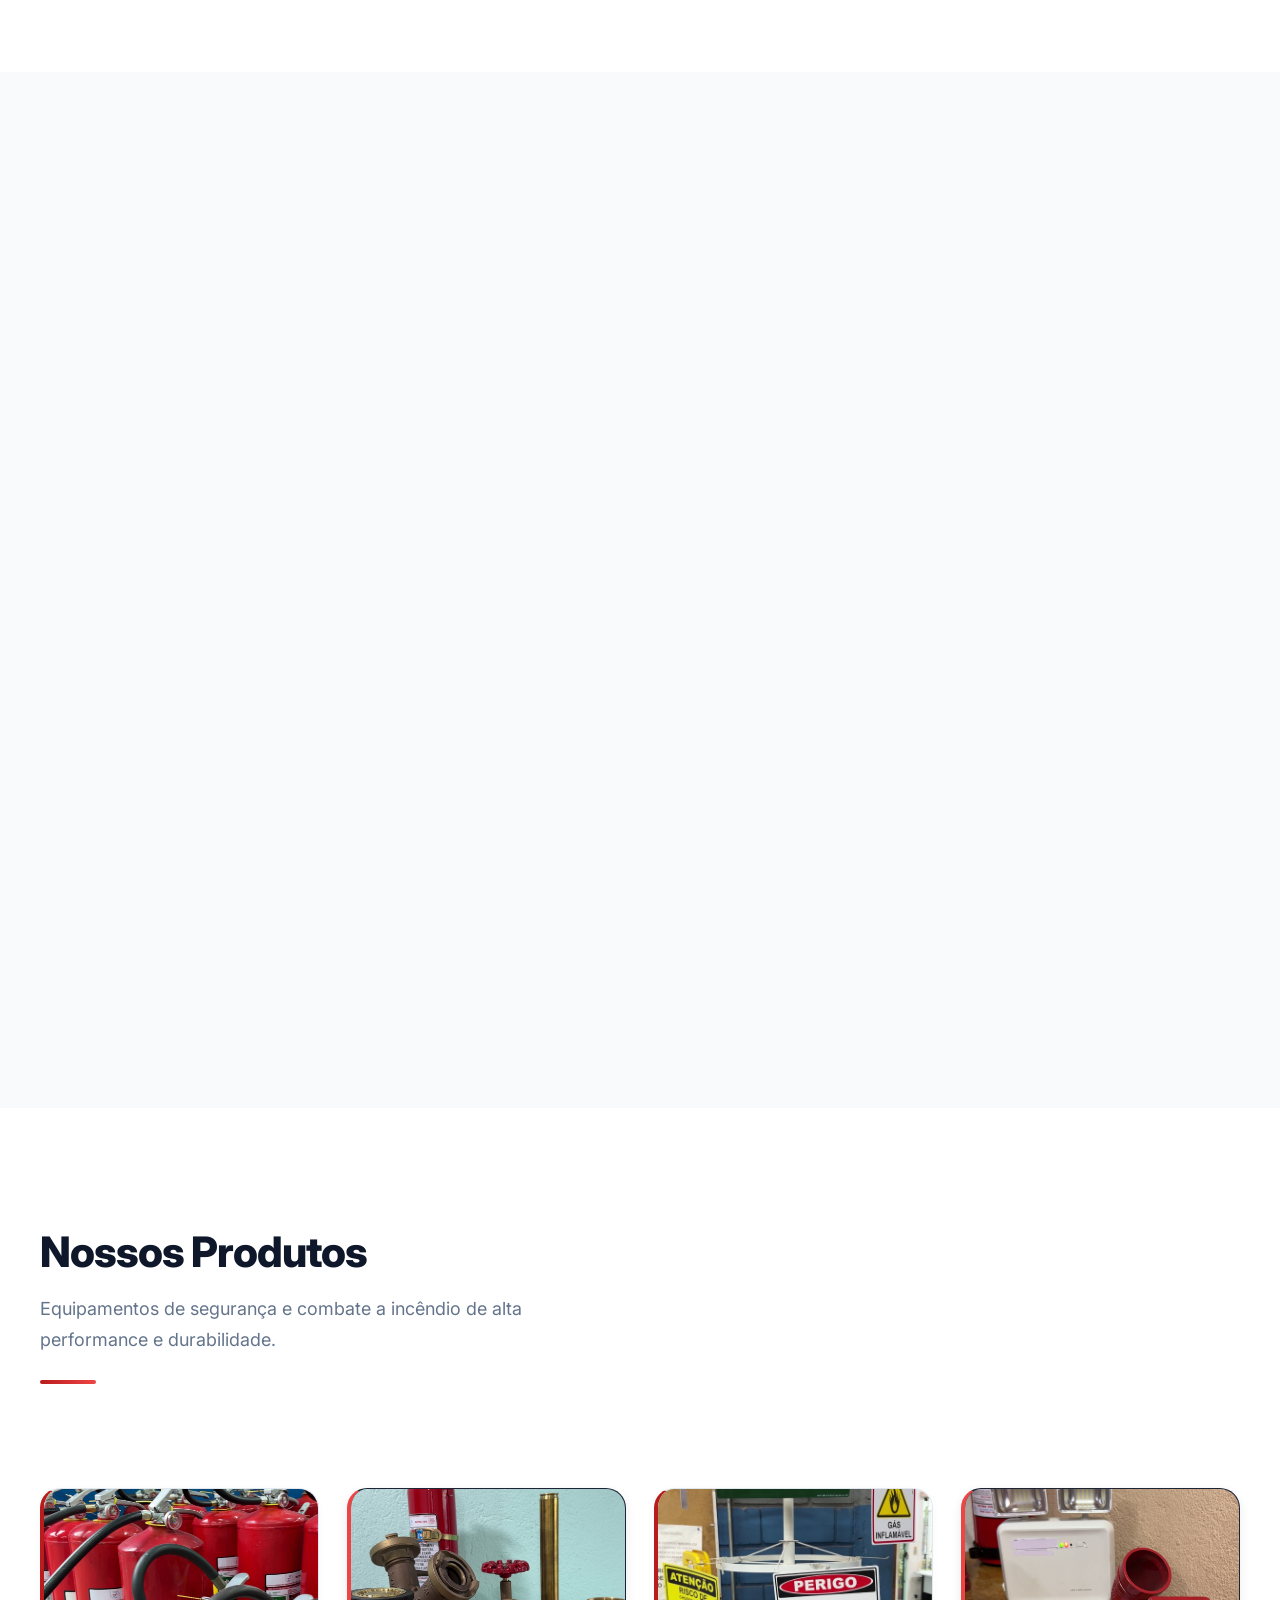
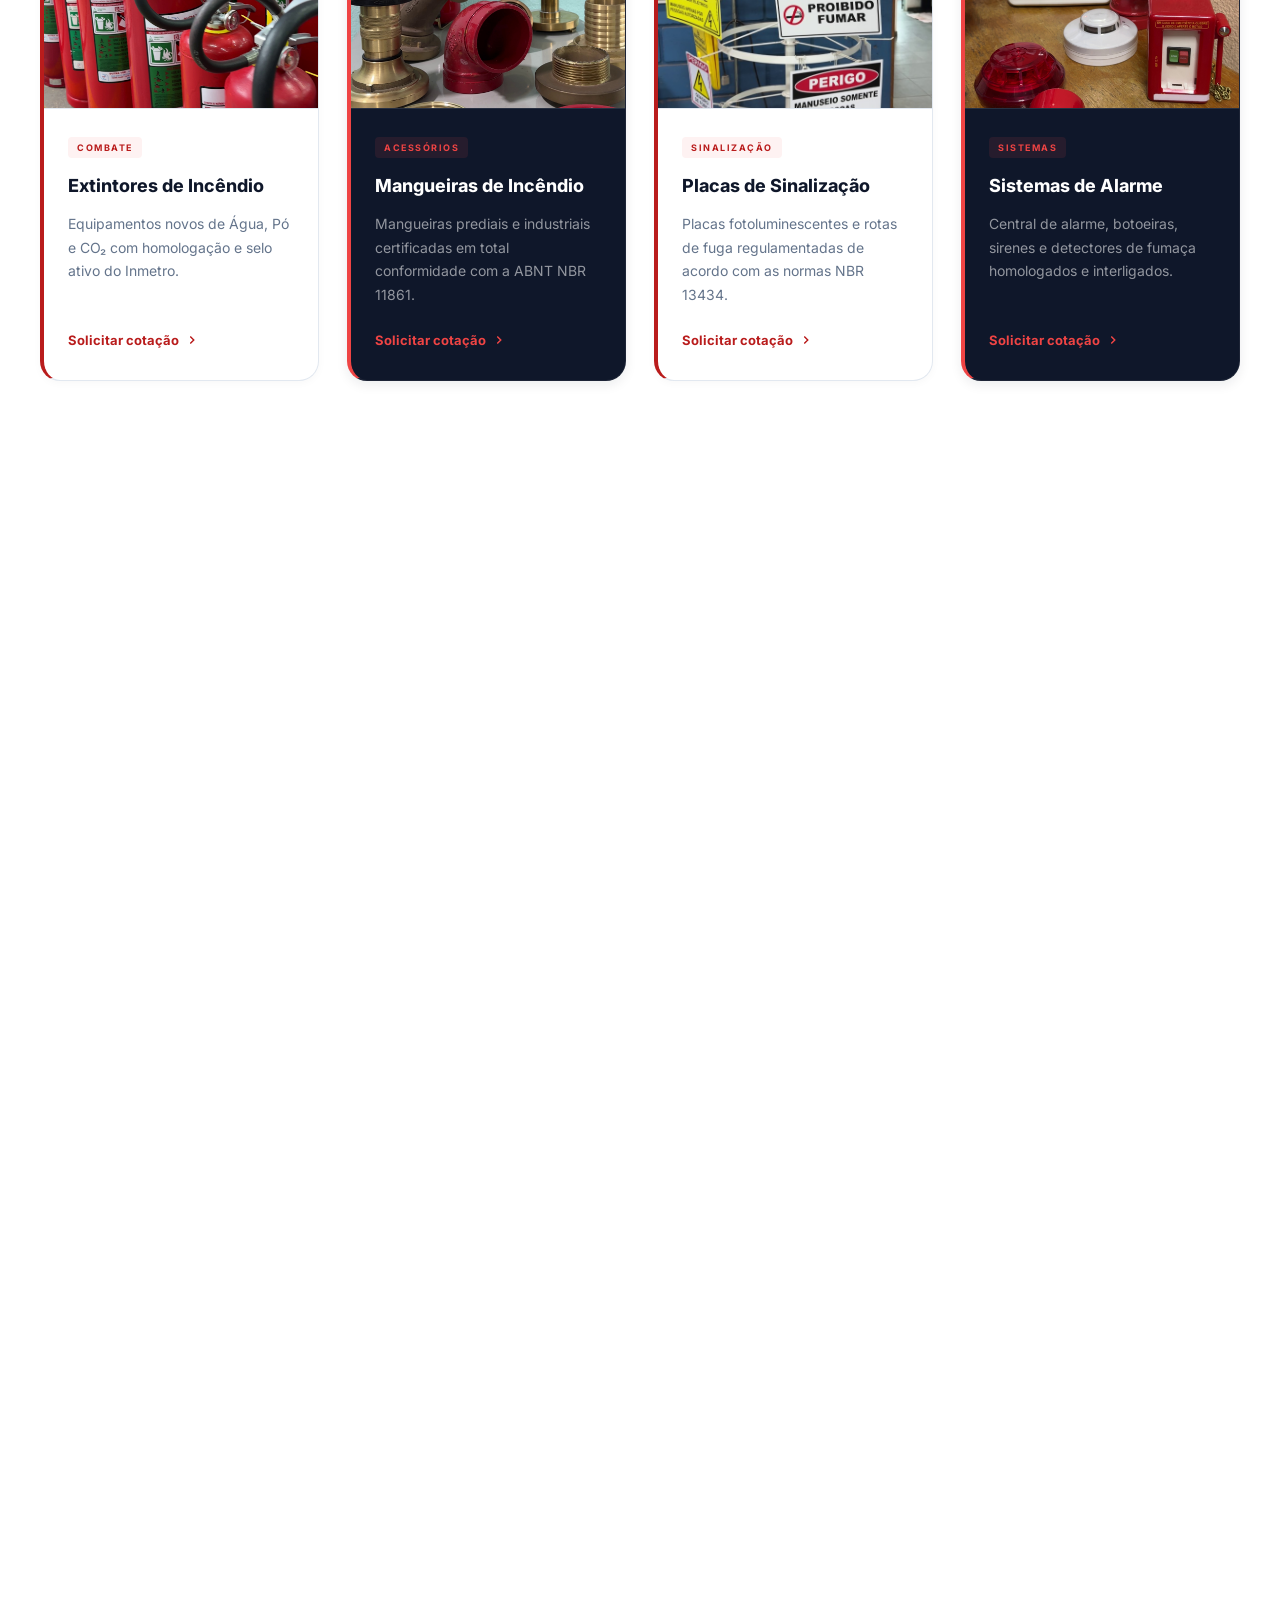
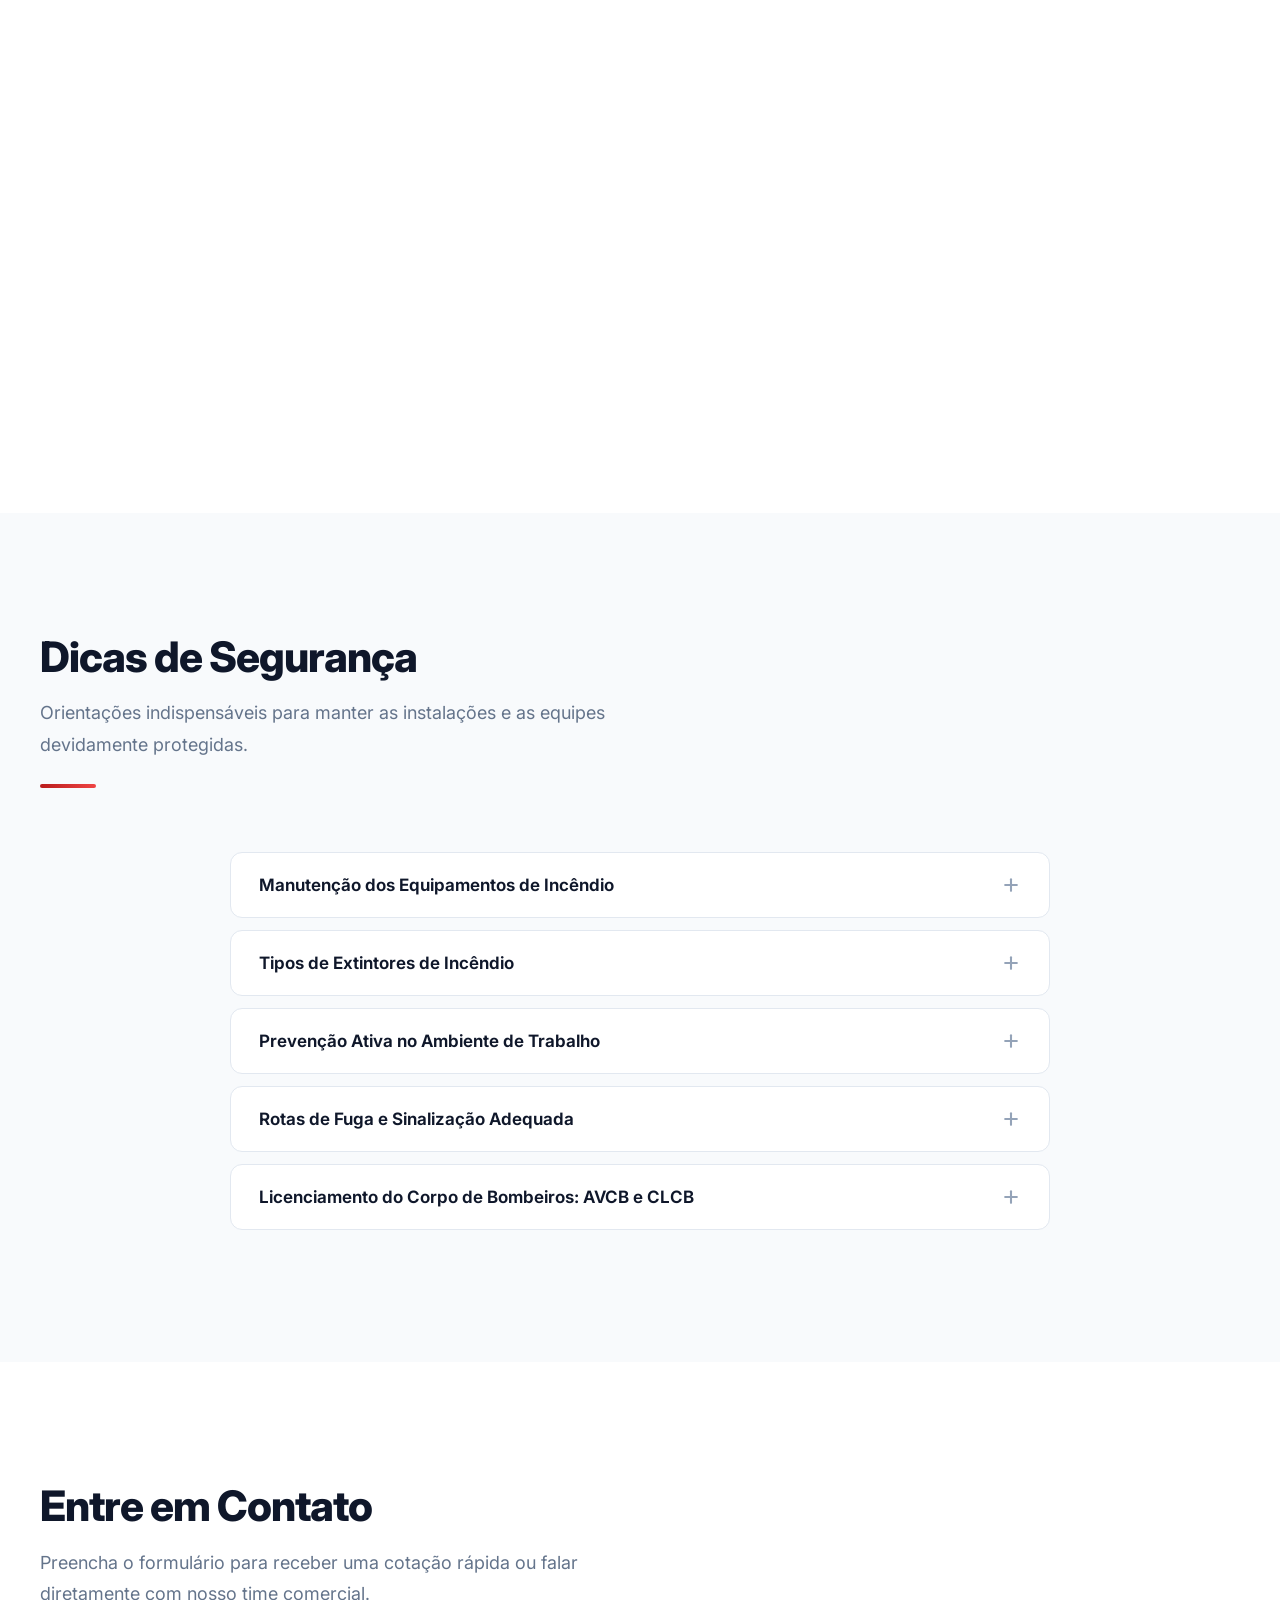
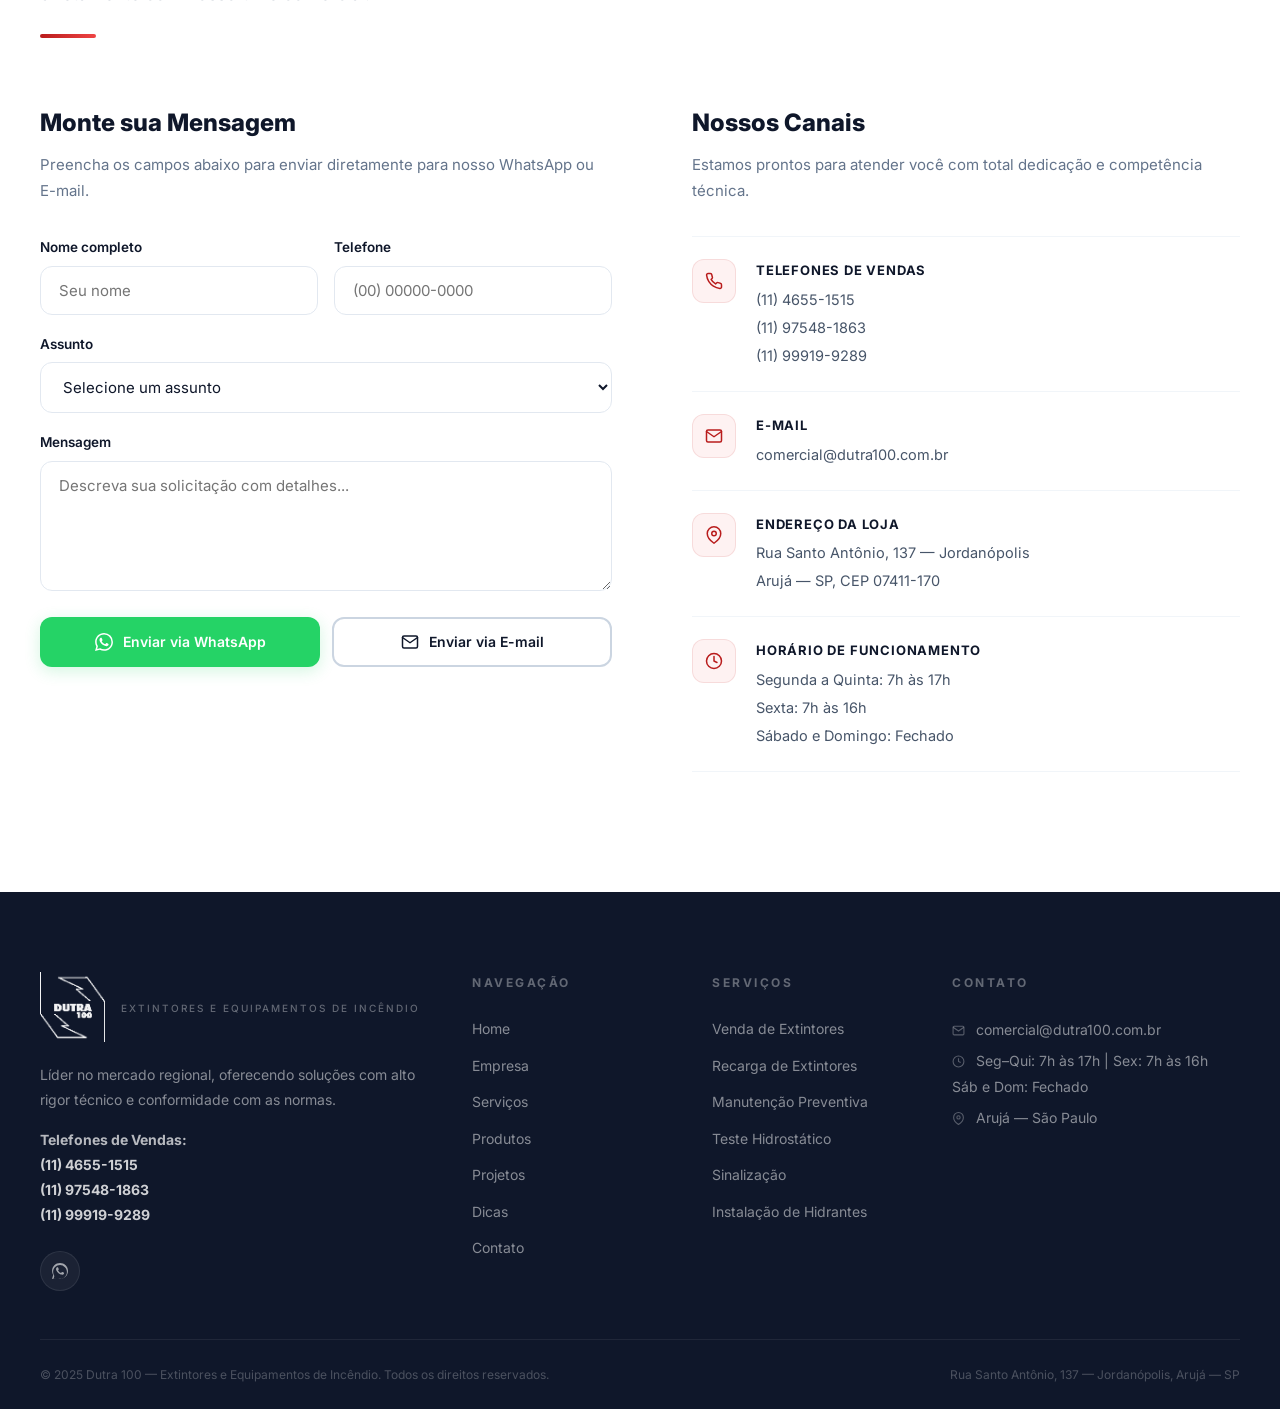
==== commit 68382422: "fix: update contact email to comercial@dutra100.com.br" ====
--- a/index.html
+++ b/index.html
@@ -697,7 +697,7 @@
               </div>
               <div class="ci-text">
                 <strong>E-mail</strong>
-                <span>contato@dutra100.com.br</span>
+                <span><a href="mailto:comercial@dutra100.com.br" style="color:inherit;text-decoration:none;">comercial@dutra100.com.br</a></span>
               </div>
             </div>
 
@@ -786,7 +786,7 @@
           <h4>Contato</h4>
           <p>
             <svg xmlns="http://www.w3.org/2000/svg" width="13" height="13" viewBox="0 0 24 24" fill="none" stroke="currentColor" stroke-width="2" style="vertical-align:-2px;margin-right:7px;opacity:.6"><path d="M4 4h16c1.1 0 2 .9 2 2v12c0 1.1-.9 2-2 2H4c-1.1 0-2-.9-2-2V6c0-1.1.9-2 2-2z"/><polyline points="22,6 12,13 2,6"/></svg>
-            contato@dutra100.com.br
+            <a href="mailto:comercial@dutra100.com.br" style="color:inherit;text-decoration:none;">comercial@dutra100.com.br</a>
           </p>
           <p>
             <svg xmlns="http://www.w3.org/2000/svg" width="13" height="13" viewBox="0 0 24 24" fill="none" stroke="currentColor" stroke-width="2" style="vertical-align:-2px;margin-right:7px;opacity:.6"><circle cx="12" cy="12" r="10"/><polyline points="12 6 12 12 16 14"/></svg>
